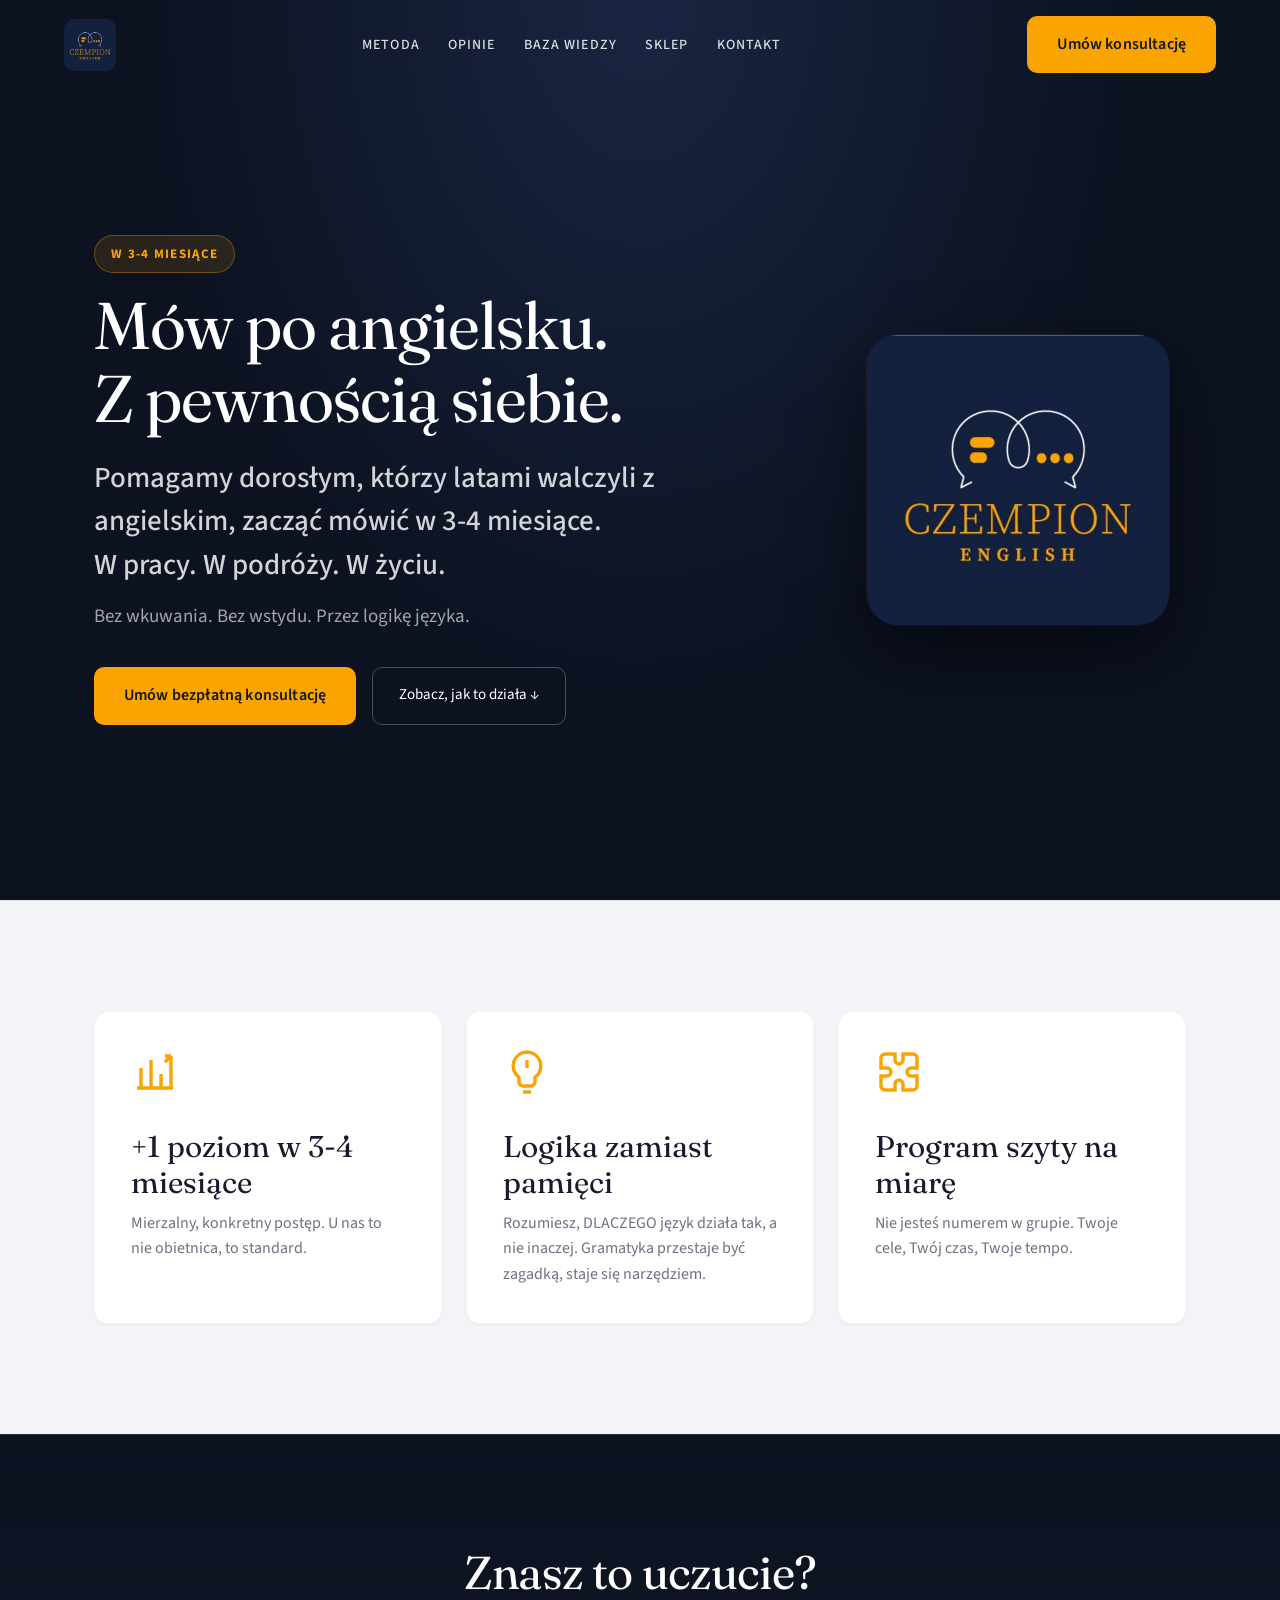
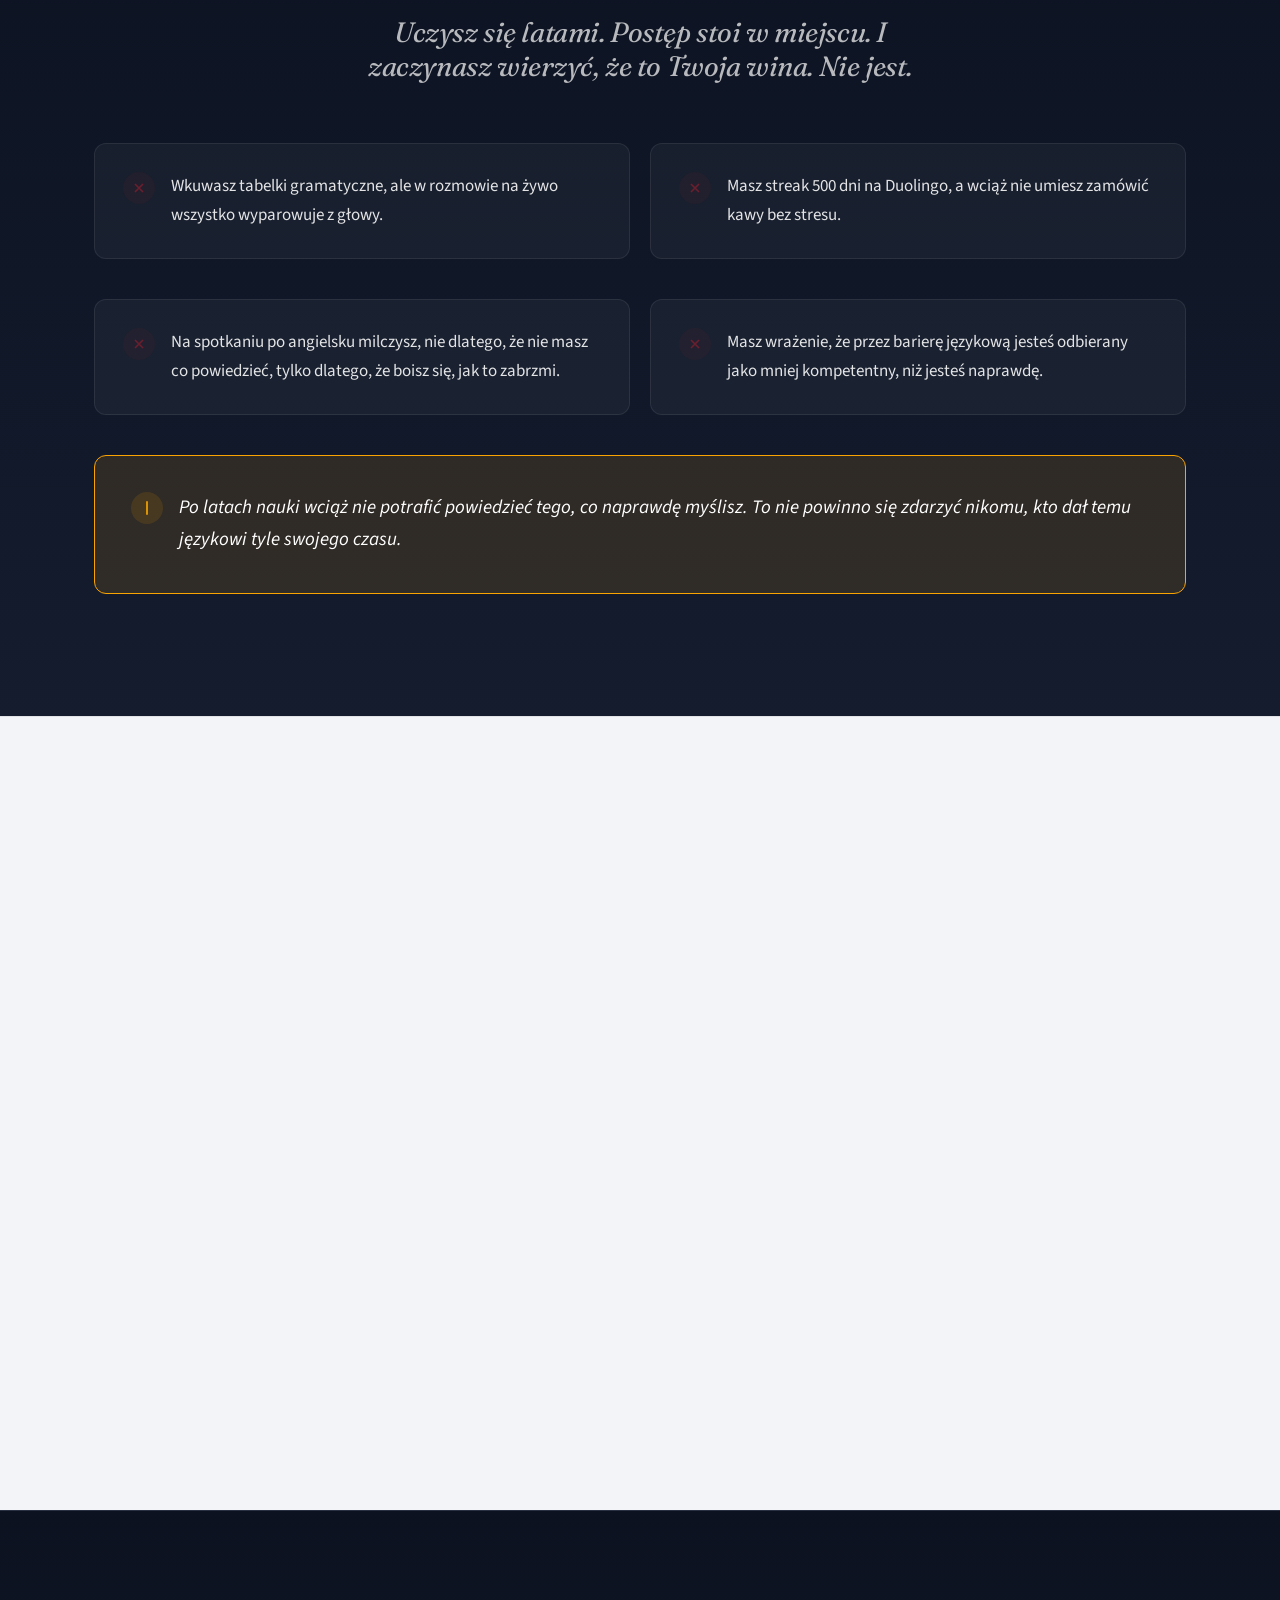
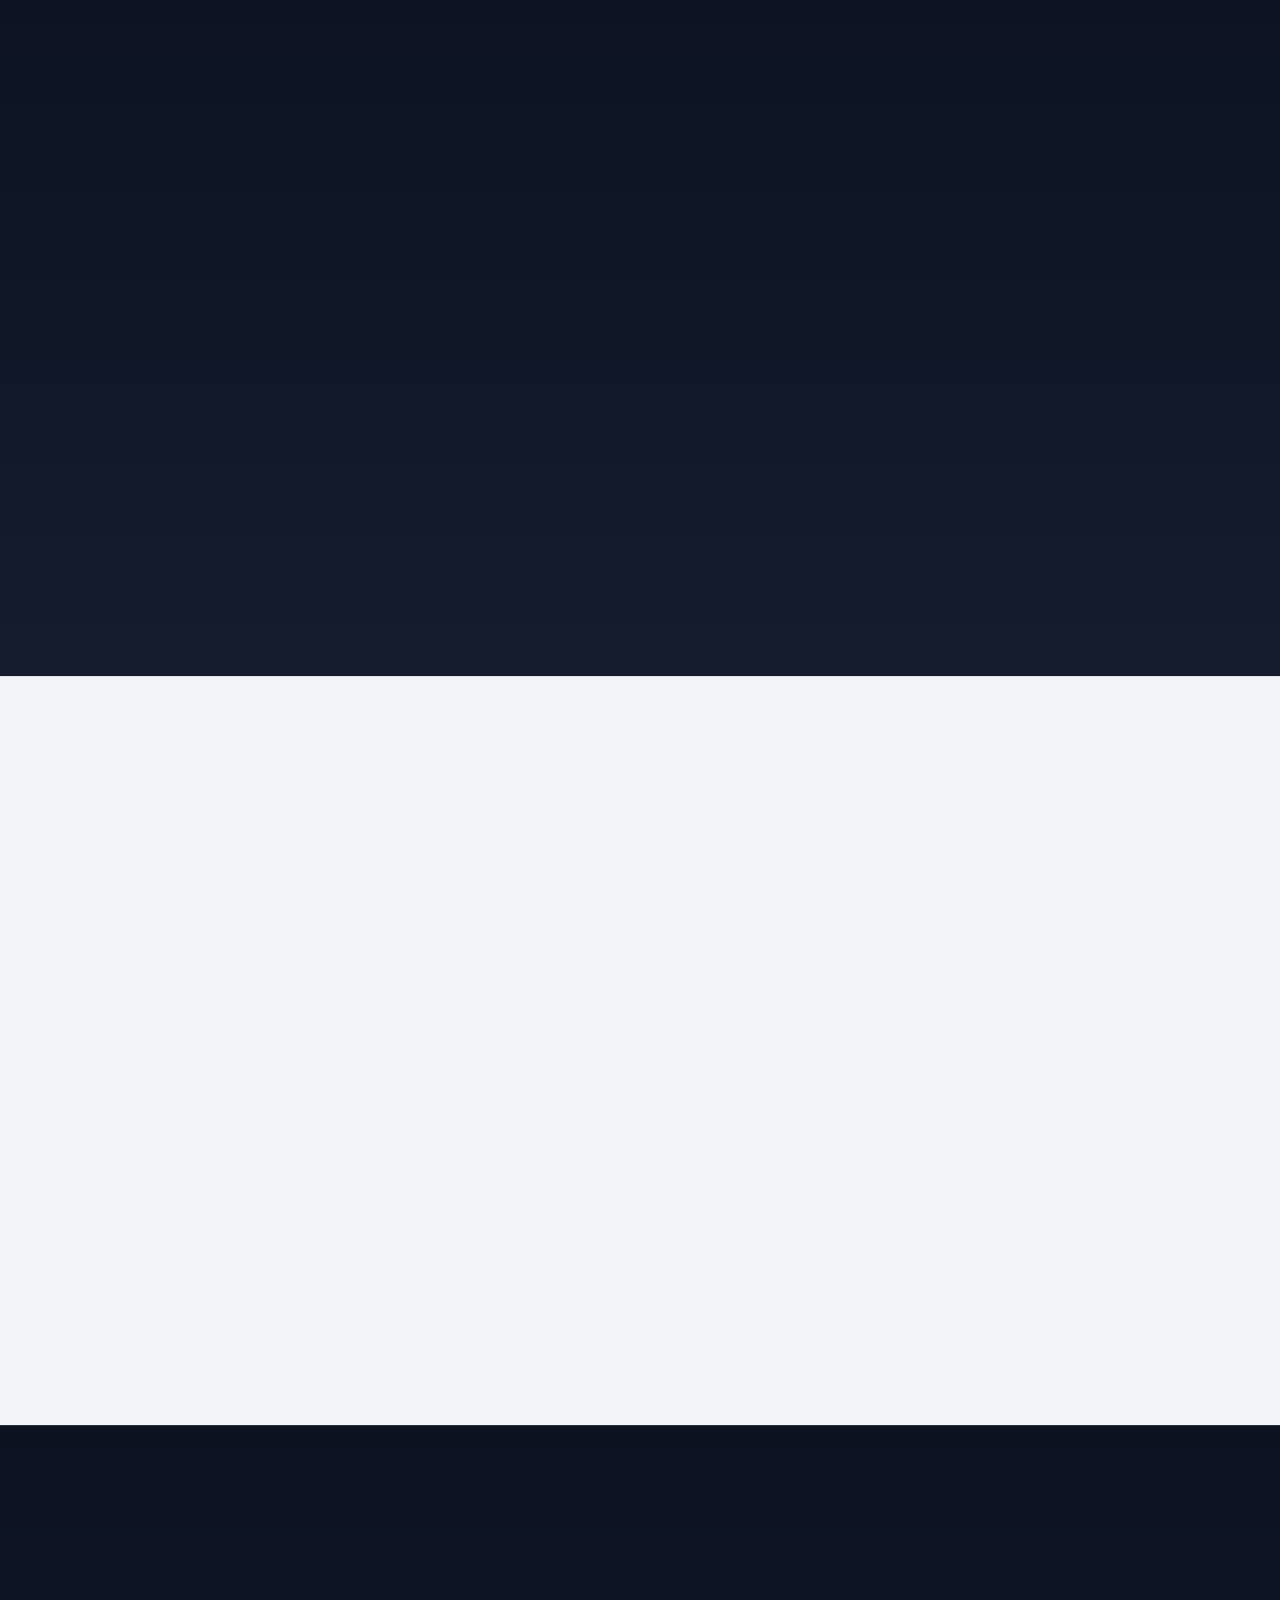
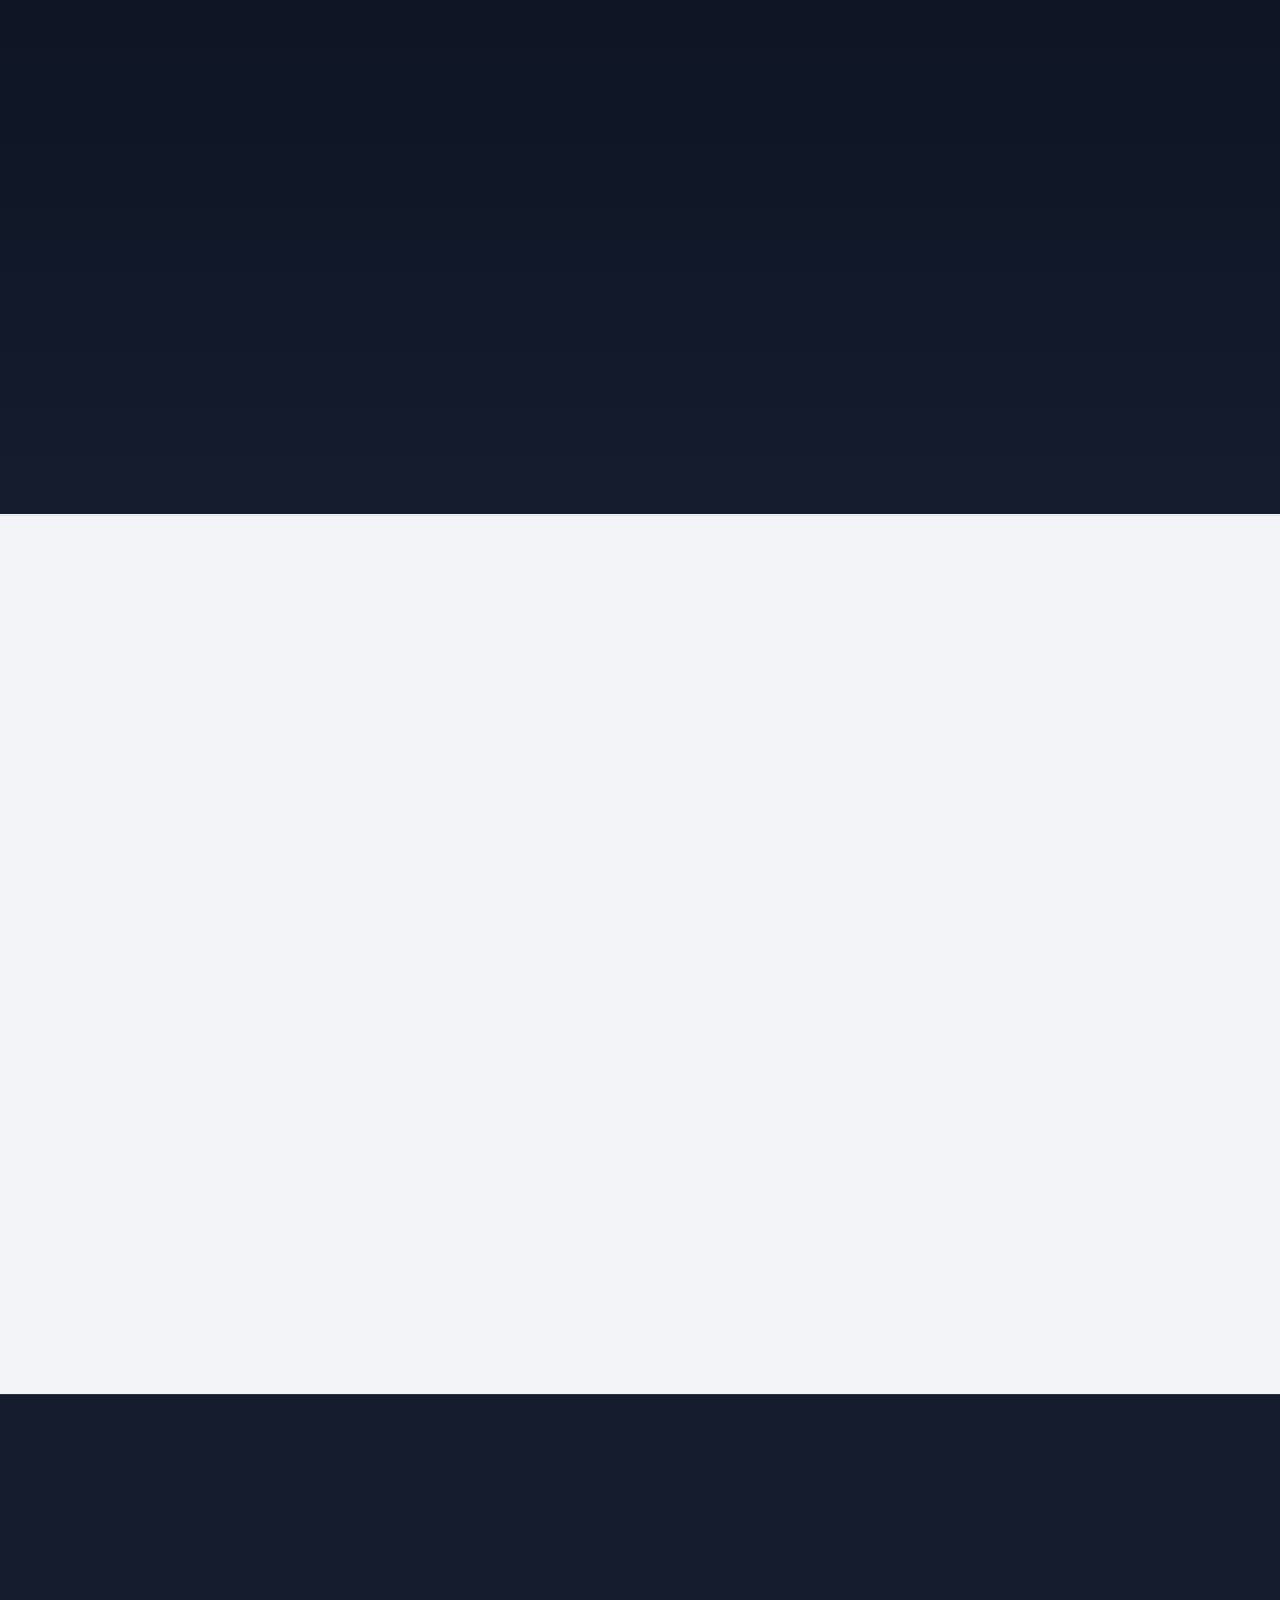
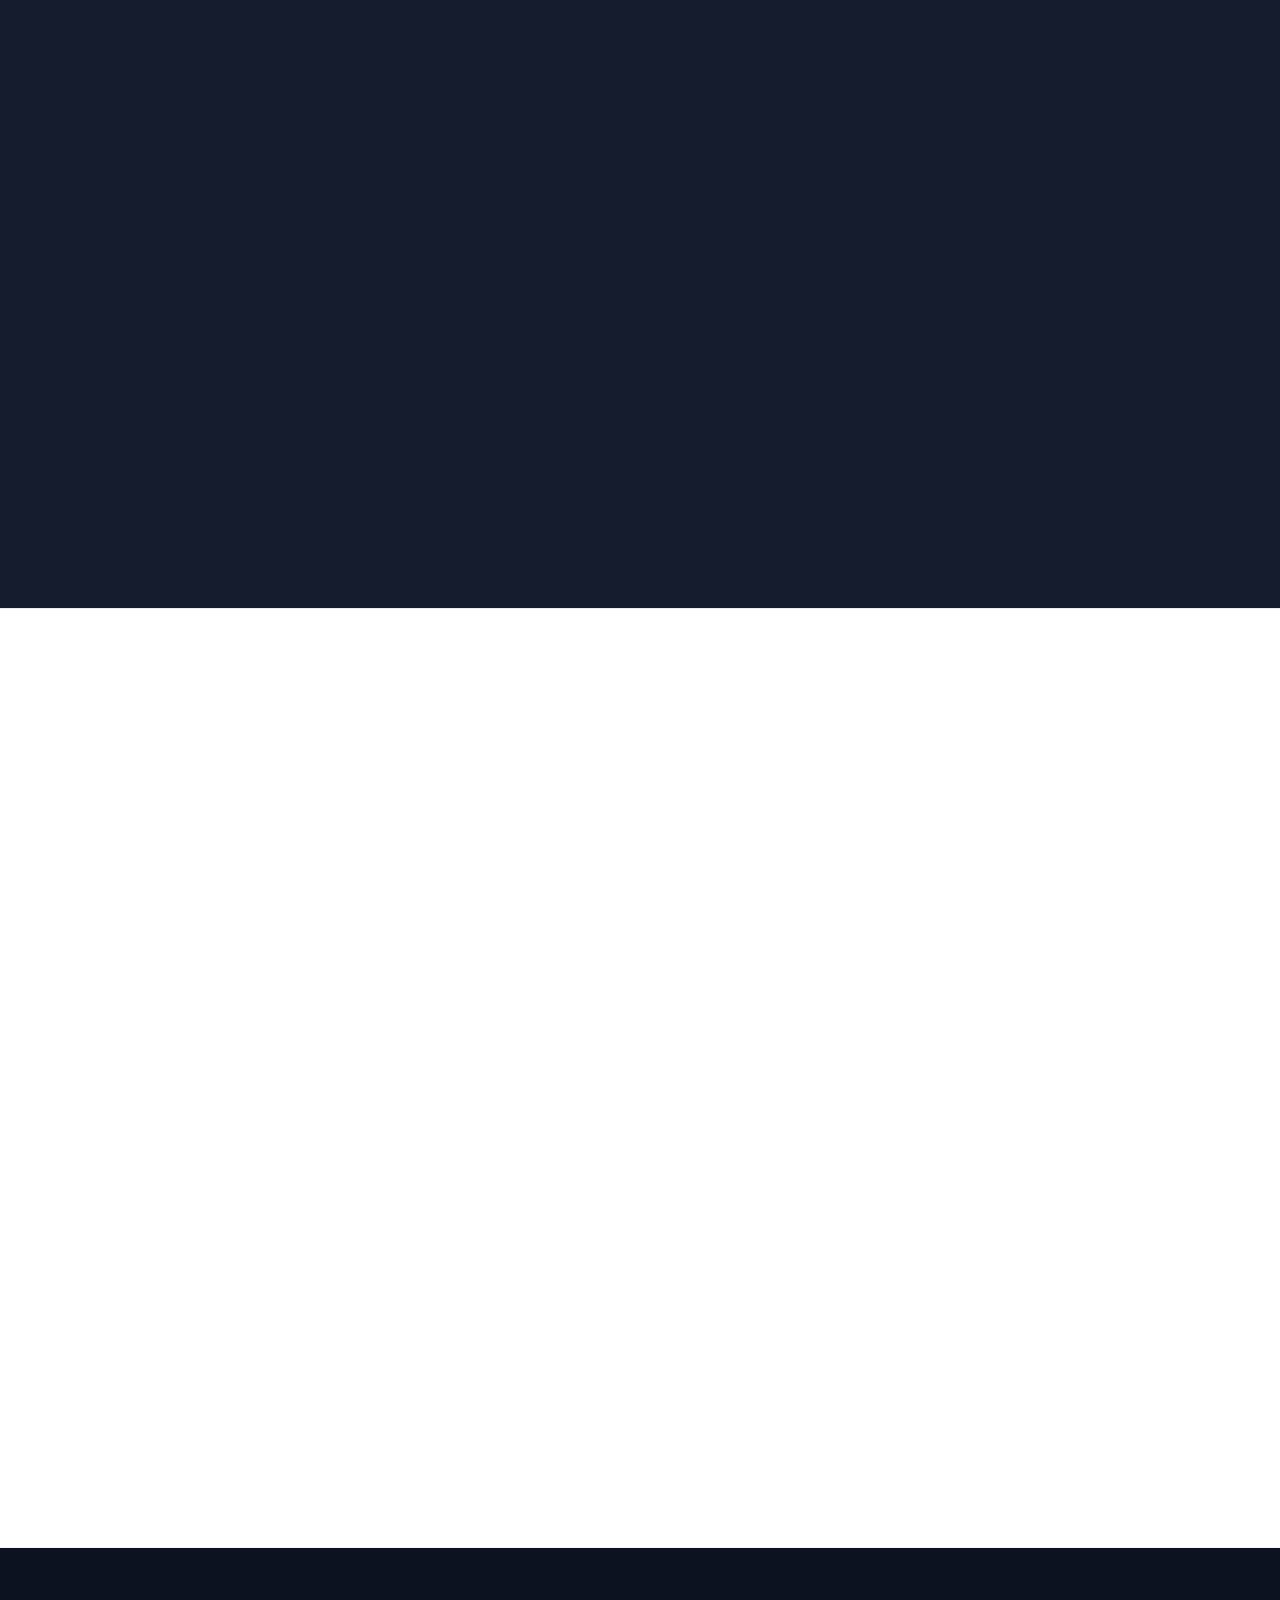
==== index.html @ 1237c83f "biger button" ====
<!DOCTYPE html>
<html lang="pl">
<head>
<meta charset="UTF-8">
<meta name="viewport" content="width=device-width,initial-scale=1">
<meta name="theme-color" content="#0c1220">
<meta name="apple-mobile-web-app-capable" content="yes">
<meta name="apple-mobile-web-app-status-bar-style" content="black-translucent">
<meta name="description" content="Nauka angielskiego przez logikę, nie wkuwanie. +1 poziom w 3-4 miesiące. Umów bezpłatną konsultację.">
<title>Czempion English | Mów po angielsku z pewnością siebie</title>
<link rel="preconnect" href="https://fonts.googleapis.com">
<link rel="preconnect" href="https://fonts.gstatic.com" crossorigin>
<link rel="stylesheet" href="https://fonts.googleapis.com/css2?family=Fraunces:ital,opsz,wght@0,9..144,400..600;1,9..144,400..500&family=Source+Sans+3:ital,wght@0,400;0,500;0,600;0,700;1,400&display=swap">
<link rel="preload" as="image" href="czempion_color_logo.webp">
<link rel="stylesheet" href="styles.css">
</head>
<body>

<nav class="nav" id="nav" aria-label="Główna nawigacja">
  <div class="nav-inner">
    <a href="#top" class="nav-logo" aria-label="Czempion English"><img src="czempion_color_logo.webp" alt="Czempion English" width="52" height="52" decoding="async"></a>
    <ul class="nav-links">
      <li><a href="#guide">Metoda</a></li>
      <li><a href="#social">Opinie</a></li>
      <li><a href="baza-wiedzy.html">Baza wiedzy</a></li>
      <li><a href="sklep.html">Sklep</a></li>
      <li><a href="#kontakt">Kontakt</a></li>
    </ul>
    <a href="#kontakt" class="cta-primary nav-cta">Umów konsultację</a>
    <button class="burger" id="burger" aria-label="Otwórz menu" aria-expanded="false"><svg viewBox="0 0 24 24" fill="none" stroke="currentColor" stroke-width="2"><path d="M3 6h18M3 12h18M3 18h18"/></svg></button>
  </div>
</nav>

<header class="hero" id="top">
  <div class="container">
    <div class="hero-grid">
      <div class="hero-copy">
        <span class="pill fade-up">W 3-4 miesiące</span>
        <h1 class="fade-up"><span class="nb">Mów po angielsku.</span><br><span class="nb">Z pewnością siebie.</span></h1>
        <p class="oneliner fade-up">Pomagamy dorosłym, którzy latami walczyli z angielskim, zacząć mówić w 3-4 miesiące.<br><span class="nb">W pracy. W podróży. W życiu.</span></p>
        <p class="sub fade-up">Bez wkuwania. Bez wstydu. Przez logikę języka.</p>
        <div class="hero-ctas fade-up">
          <a href="#kontakt" class="cta-primary">Umów bezpłatną konsultację</a>
          <a href="#stack" class="cta-ghost">Zobacz, jak to działa ↓</a>
        </div>
      </div>
      <div class="hero-visual fade-up">
        <img class="hero-logo" src="czempion_color_logo.webp" alt="Czempion English" width="380" height="366" decoding="async">
      </div>
    </div>
  </div>
</header>

<main>

<section id="stack">
  <div class="container">
    <div class="stack-grid">
      <article class="stack-card reveal">
        <svg class="icon" viewBox="0 0 24 24" fill="none" stroke="currentColor" stroke-width="1.7" aria-hidden="true"><path d="M3 20h18M5 20V10M10 20V6M15 20V13M20 20V4M17 7l3-3M20 4h-3"/></svg>
        <div class="big">+1 poziom w 3-4 miesiące</div>
        <p>Mierzalny, konkretny postęp. U nas to nie obietnica, to standard.</p>
      </article>
      <article class="stack-card reveal">
        <svg class="icon" viewBox="0 0 24 24" fill="none" stroke="currentColor" stroke-width="1.7" aria-hidden="true"><path d="M12 2a7 7 0 00-4 12.7V17a2 2 0 002 2h4a2 2 0 002-2v-2.3A7 7 0 0012 2zM10 22h4M12 6v4"/></svg>
        <div class="big">Logika zamiast pamięci</div>
        <p>Rozumiesz, DLACZEGO język działa tak, a nie inaczej. Gramatyka przestaje być zagadką, staje się narzędziem.</p>
      </article>
      <article class="stack-card reveal">
        <svg class="icon" viewBox="0 0 24 24" fill="none" stroke="currentColor" stroke-width="1.7" aria-hidden="true"><path d="M10 3H5a2 2 0 00-2 2v5h3a2 2 0 110 4H3v5a2 2 0 002 2h5v-3a2 2 0 114 0v3h5a2 2 0 002-2v-5h-3a2 2 0 110-4h3V5a2 2 0 00-2-2h-5v3a2 2 0 11-4 0V3z"/></svg>
        <div class="big">Program szyty na miarę</div>
        <p>Nie jesteś numerem w grupie. Twoje cele, Twój czas, Twoje tempo.</p>
      </article>
    </div>
  </div>
</section>

<section class="dark" id="stakes">
  <div class="container">
    <div class="sec-head reveal">
      <h2>Znasz to uczucie?</h2>
      <h3>Uczysz się latami. Postęp stoi w miejscu. I zaczynasz wierzyć, że to Twoja wina. Nie jest.</h3>
    </div>

    <div class="stakes-group reveal">
      <div class="stakes-row">
        <div class="stakes-card"><span class="x"><svg viewBox="0 0 24 24" fill="none" stroke="currentColor" stroke-width="2.5"><path d="M6 6l12 12M6 18L18 6"/></svg></span><p>Wkuwasz tabelki gramatyczne, ale w rozmowie na żywo wszystko wyparowuje z głowy.</p></div>
        <div class="stakes-card"><span class="x"><svg viewBox="0 0 24 24" fill="none" stroke="currentColor" stroke-width="2.5"><path d="M6 6l12 12M6 18L18 6"/></svg></span><p>Masz streak 500 dni na Duolingo, a wciąż nie umiesz zamówić kawy bez stresu.</p></div>
      </div>
    </div>

    <div class="stakes-group reveal" style="margin-top:40px">
      <div class="stakes-row">
        <div class="stakes-card"><span class="x"><svg viewBox="0 0 24 24" fill="none" stroke="currentColor" stroke-width="2.5"><path d="M6 6l12 12M6 18L18 6"/></svg></span><p>Na spotkaniu po angielsku milczysz, nie dlatego, że nie masz co powiedzieć, tylko dlatego, że boisz się, jak to zabrzmi.</p></div>
        <div class="stakes-card"><span class="x"><svg viewBox="0 0 24 24" fill="none" stroke="currentColor" stroke-width="2.5"><path d="M6 6l12 12M6 18L18 6"/></svg></span><p>Masz wrażenie, że przez barierę językową jesteś odbierany jako mniej kompetentny, niż jesteś naprawdę.</p></div>
      </div>
    </div>

    <div class="stakes-group reveal">
      <div class="stakes-row stakes-philo">
        <div class="stakes-card"><span class="x"><svg viewBox="0 0 24 24" fill="none" stroke="currentColor" stroke-width="2.5"><path d="M12 2v20"/></svg></span><p>Po latach nauki wciąż nie potrafić powiedzieć tego, co naprawdę myślisz. To nie powinno się zdarzyć nikomu, kto dał temu językowi tyle swojego czasu.</p></div>
      </div>
    </div>
  </div>
</section>

<section id="success">
  <div class="container">
    <div class="sec-head reveal">
      <h2>Wyobraź sobie, że angielski po prostu… działa.</h2>
      <h3>Tak wygląda życie po trzech miesiącach z dobrą metodą.</h3>
    </div>
    <div class="success-grid">
      <div class="success-card reveal"><span class="check"><svg viewBox="0 0 24 24" fill="none" stroke="currentColor" stroke-width="2.5"><path d="M4 12l5 5L20 6"/></svg></span><p>Prowadzisz rozmowę kwalifikacyjną po angielsku i wychodzisz z ofertą, której bałeś się nawet aplikować.</p></div>
      <div class="success-card reveal"><span class="check"><svg viewBox="0 0 24 24" fill="none" stroke="currentColor" stroke-width="2.5"><path d="M4 12l5 5L20 6"/></svg></span><p>Na spotkaniu z zagranicznym klientem mówisz swobodnie, bez kartki, bez potu, bez „sorry, my English is bad".</p></div>
      <div class="success-card reveal"><span class="check"><svg viewBox="0 0 24 24" fill="none" stroke="currentColor" stroke-width="2.5"><path d="M4 12l5 5L20 6"/></svg></span><p>Oglądasz serial w oryginale i łapiesz żarty, których w napisach po prostu nie ma.</p></div>
      <div class="success-card reveal"><span class="check"><svg viewBox="0 0 24 24" fill="none" stroke="currentColor" stroke-width="2.5"><path d="M4 12l5 5L20 6"/></svg></span><p>Gramatyka jest Twoim narzędziem, nie więzieniem. Używasz jej intuicyjnie, bo rozumiesz, jak działa.</p></div>
    </div>
    <div class="cta-wrap reveal"><a href="#kontakt" class="cta-primary">Tak chcę mówić. Umów konsultację</a></div>
  </div>
</section>

<section class="dark" id="guide">
  <div class="container">
    <div class="sec-head reveal"><h2>Wiemy, przez co przechodzisz.</h2><h3>I dokładnie wiemy, jak to naprawić.</h3></div>
    <div class="guide-grid">
      <div class="guide-col reveal">
        <h4>Empatia</h4>
        <p>Tradycyjna szkoła kazała Ci wkuwać tabelki i powtarzać zdania jak papuga. Potem przyszły apki, które zamieniły ten sam model w grę z punktami. Robisz to latami. Efektu wciąż nie widać.</p>
        <p style="margin-top:14px">To nie Ty jesteś „niejęzykowy". To metoda jest zepsuta, nie Ty. System, w którym uczono Cię angielskiego, był zaprojektowany pod testy, oceny i streaki. Nie pod to, żebyś potrafił powiedzieć coś drugiemu człowiekowi.</p>
      </div>
      <div class="guide-col reveal">
        <h4>Kompetencja</h4>
        <ul class="comp-list">
          <li><svg class="ic" viewBox="0 0 24 24" fill="none" stroke="currentColor" stroke-width="1.8"><circle cx="12" cy="8" r="4"/><path d="M4 21v-1a6 6 0 016-6h4a6 6 0 016 6v1"/></svg><span>Setki dorosłych uczniów, którzy w 3-4 miesiące podnieśli swój poziom o minimum jeden stopień.</span></li>
          <li><svg class="ic" viewBox="0 0 24 24" fill="none" stroke="currentColor" stroke-width="1.8"><path d="M12 2a7 7 0 00-4 12.7V17a2 2 0 002 2h4a2 2 0 002-2v-2.3A7 7 0 0012 2z"/></svg><span>Autorska metoda oparta na logice języka, nie na wkuwaniu ani na gamifikacji.</span></li>
          <li><svg class="ic" viewBox="0 0 24 24" fill="none" stroke="currentColor" stroke-width="1.8"><path d="M12 2l2.5 5.5L20 9l-4 4 1 6-5-3-5 3 1-6-4-4 5.5-1.5L12 2z"/></svg><span>Indywidualny plan, który ewoluuje razem z Tobą, bo Twoje cele to nie cele grupy.</span></li>
        </ul>
      </div>
    </div>
  </div>
</section>

<section id="social">
  <div class="container">
    <div class="sec-head reveal"><h2>Nie wierz nam na słowo.</h2><h3>Posłuchaj tych, którzy już przeszli tę drogę.</h3></div>
    <div class="social-grid">
      <article class="tcard reveal"><span class="q">&ldquo;</span><p>Uczyłam się angielskiego 10 lat: szkoła, kursy, potem apki. Wciąż bałam się odezwać. Po 3 miesiącach w Czempion English prowadzę rozmowy w pracy. Bez stresu. Pierwszy raz czuję, że rozumiem ten język, a nie tylko go pamiętam.</p><span class="author">A.K.</span></article>
      <article class="tcard reveal"><span class="q">&ldquo;</span><p>Pierwszy raz ktoś wytłumaczył mi, DLACZEGO angielska gramatyka działa tak, a nie inaczej. Przestałem wkuwać, zacząłem rozumieć. To jest różnica między nauką a edukacją.</p><span class="author">M.W.</span></article>
      <article class="tcard reveal"><span class="q">&ldquo;</span><p>Myślałem, że mam blokadę językową. Latami obwiniałem siebie. Okazało się, że problem był w metodzie, nie we mnie.</p><span class="author">P.S.</span></article>
    </div>
  </div>
</section>

<section class="dark" id="plan">
  <div class="container">
    <div class="sec-head reveal"><h2>Twoja droga do płynnego angielskiego</h2><h3>Trzy kroki. Zero haczyków.</h3></div>
    <div class="plan-wrap reveal">
      <div class="plan-line"></div>
      <div class="plan-steps">
        <div class="step"><div class="step-num">1</div><h4>Porozmawiaj z nami</h4><p>Bezpłatna konsultacja: określimy Twój poziom, cele i plan. Zero zobowiązań, zero sprzedaży pod presją.</p></div>
        <div class="step"><div class="step-num">2</div><h4>Zacznij swój program</h4><p>Nauka oparta na logice języka, skrojona pod Ciebie. Regularne sesje. Realne postępy od pierwszego tygodnia.</p></div>
        <div class="step"><div class="step-num">3</div><h4>Mów z pewnością siebie</h4><p>W 3-4 miesiące poczujesz różnicę. Ty, Twoi współpracownicy i Twoja kariera to odczujecie.</p></div>
      </div>
    </div>
    <div class="cta-wrap reveal"><a href="#kontakt" class="cta-primary">Zacznij od kroku 1: umów konsultację</a></div>
  </div>
</section>

<section id="podcast">
  <div class="container">
    <div class="sec-head reveal">
      <h2>Posłuchaj naszego podcastu</h2>
      <h3>Czempion English: nic na pamięć, wszystko na rozum</h3>
    </div>
    <div class="spotify-card reveal">
      <iframe src="https://open.spotify.com/embed/episode/2Nm1fC2tRG270K0Gdw5Csy?utm_source=generator&theme=0" width="100%" height="352" frameBorder="0" allowfullscreen allow="autoplay; clipboard-write; encrypted-media; fullscreen; picture-in-picture" loading="lazy"></iframe>
      <a href="https://open.spotify.com/episode/2Nm1fC2tRG270K0Gdw5Csy" target="_blank" rel="noopener" class="spotify-link">Słuchaj na Spotify →</a>
    </div>
  </div>
</section>

<section class="dark" style="background:var(--bg-dark-alt)">
  <div class="container explanatory reveal">
    <h2>Tradycyjna nauka angielskiego jest zepsuta. Oto dlaczego.</h2>
    <p>Od dekad uczą Cię w ten sam sposób: tabelki, regułki, wkuwanie na pamięć. Potem przyszły apki, które zamieniły ten sam model w grę z punktami i streakami. Forma się zmieniła, treść nie.</p>
    <p>Ale język to nie zbiór formułek. Język to żywe narzędzie do komunikacji z drugim człowiekiem. W Czempion English odwracamy podejście. Zamiast kazać Ci zapamiętywać, pokazujemy logikę stojącą za językiem. Kiedy rozumiesz, DLACZEGO coś działa tak, a nie inaczej, zapamiętywanie staje się zbędne.</p>
    <p>To dlatego nasi uczniowie robią w 3 miesiącach postępy, na które inni czekają latami. Nie dlatego, że są mądrzejsi, tylko dlatego, że w końcu ktoś im pokazał, jak ten język naprawdę działa.</p>
    <div class="cta-wrap"><a href="#kontakt" class="cta-primary">Zobacz, jak to wygląda u Ciebie</a></div>
  </div>
</section>

<section class="leadgen">
  <div class="container inner reveal">
    <h2>Nie jesteś jeszcze gotowy? To OK.</h2>
    <h3>Zacznij od darmowego przewodnika i naszego newslettera.</h3>
    <p class="lead">Pobierz przewodnik «5 powodów, dlaczego Twój angielski stoi w miejscu, i jak to zmienić» i zapisz się na newsletter. Tylko wartościowe treści.</p>

    <div class="lead-card" data-lead>
      <div class="lead-form-wrap">
        <h4>Odbierz przewodnik</h4>
        <p class="lf-sub">Wyślemy go na maila i co jakiś czas podeślemy najlepsze wskazówki. Zero spamu.</p>
        <form onsubmit="event.preventDefault(); handleLead(this);">
          <div class="lead-field">
            <label for="lead-name">Imię</label>
            <input id="lead-name" name="name" type="text" placeholder="Jan" required>
          </div>
          <div class="lead-field">
            <label for="lead-email">Email</label>
            <input id="lead-email" name="email" type="email" placeholder="jan@gmail.com" required>
          </div>
          <button type="submit" class="cta-primary full">Zapisz się i pobierz przewodnik</button>
        </form>
      </div>
      <div class="lead-success">
        <span class="lf-check">✓</span>
        <p>Zapisano!</p>
        <p class="lf-note">Sprawdź maila, wysłaliśmy Ci przewodnik. Od teraz masz też nasze najlepsze wskazówki.</p>
      </div>
    </div>

    <p class="lead-note">Tylko wartościowe treści. Wypiszesz się jednym kliknięciem.</p>
  </div>
</section>

</main>

<footer id="kontakt">
  <div class="container">
    <div class="foot-cta reveal">
      <h2>Gotowy mówić z pewnością siebie?</h2>
      <p>Umów bezpłatną konsultację. Wspólnie określimy Twój poziom, cele i plan działania. Zero zobowiązań, zero presji.</p>
      <a href="mailto:czempionenglish@gmail.com?subject=Konsultacja" class="cta-primary">Umów bezpłatną konsultację</a>
      <p class="foot-cta-or">albo napisz wprost na <a href="mailto:czempionenglish@gmail.com">czempionenglish@gmail.com</a></p>
    </div>
    <div class="foot-grid">
      <div>
        <img src="czempion_color_logo.webp" alt="Czempion English" width="88" height="88" loading="lazy" decoding="async">
        <p style="color:rgba(255,255,255,.6);font-size:15px;max-width:280px">Nauka angielskiego przez logikę i zrozumienie. +1 poziom w 3-4 miesiące.</p>
      </div>
      <div><h5>Kontakt</h5><ul>
        <li><a href="mailto:czempionenglish@gmail.com">czempionenglish@gmail.com</a></li>
        <li><a href="https://instagram.com/czempion_english" target="_blank" rel="noopener">Instagram: @czempion_english</a></li>
      </ul></div>
      <div><h5>Strona</h5><ul>
        <li><a href="#guide">Metoda</a></li>
        <li><a href="#social">Opinie</a></li>
        <li><a href="baza-wiedzy.html">Baza wiedzy</a></li>
        <li><a href="sklep.html">Sklep</a></li>
      </ul></div>
      <div><h5>Prawne</h5><ul>
        <li><a href="#">Polityka prywatności</a></li>
        <li><a href="#">Regulamin</a></li>
      </ul></div>
    </div>
    <div class="copy">© 2026 Czempion English. Wszelkie prawa zastrzeżone.<a class="foot-admin" href="admin.html"><svg viewBox="0 0 24 24" fill="none" stroke="currentColor" stroke-width="2"><rect x="4" y="10" width="16" height="11" rx="2"/><path d="M8 10V7a4 4 0 018 0v3"/></svg> Panel administracyjny</a></div>
  </div>
</footer>

<script defer src="script.js"></script>
</body>
</html>
---- styles.css ----
/* ===========================================================
   Czempion English: wspólny arkusz stylów
   Styl: minimalistyczny, płaskie akcenty w kolorze logo (#FAA402)
   =========================================================== */

:root{
  --bg-dark:#0c1220;
  --bg-dark-alt:#141c2e;
  --bg-light:#F2F4F7;
  --text-light:#fff;
  --text-dark:#1a1a2e;
  --text-muted:#6b7280;
  --accent:#FAA402;            /* żółty z logo */
  --accent-hover:#E89200;
  --accent-soft:rgba(250,164,2,.12);
  --accent-border:rgba(250,164,2,.32);
  --ink:#14181f;               /* ciemny tekst na żółtym tle */
  --burgundy:#6B1F2E;
  --burgundy-tint:rgba(107,31,46,.12);
  --card-dark:rgba(255,255,255,.04);
  --card-light:#fff;
  --border-subtle:rgba(255,255,255,.08);
  --danger:#e76f51;
}

*{box-sizing:border-box;margin:0;padding:0}
html{scroll-behavior:smooth;scroll-padding-top:90px;-webkit-text-size-adjust:100%}
body{font-family:'Source Sans 3',system-ui,-apple-system,sans-serif;font-size:18px;line-height:1.7;color:var(--text-dark);background:var(--bg-light);-webkit-font-smoothing:antialiased;text-rendering:optimizeLegibility}
h1,h2,h3,h4{font-family:'Fraunces',Georgia,serif;line-height:1.2;letter-spacing:-.015em;font-weight:400}
h1{font-size:clamp(34px,5.6vw,66px)}
h2{font-size:clamp(30px,3.6vw,48px)}
h3{font-size:clamp(20px,2.2vw,28px);color:var(--text-muted);font-weight:400;font-style:italic}
p{font-size:18px}
a{color:inherit;text-decoration:none}
img{max-width:100%;display:block;height:auto}

.container{max-width:1140px;margin:0 auto;padding:0 24px;padding-left:max(24px,env(safe-area-inset-left));padding-right:max(24px,env(safe-area-inset-right))}
section{padding:110px 0;position:relative;content-visibility:auto;contain-intrinsic-size:1px 900px}
@media(max-width:768px){section{padding:72px 0}}
.dark{background:linear-gradient(180deg,var(--bg-dark),var(--bg-dark-alt));color:var(--text-light)}
.dark h3{color:rgba(255,255,255,.7)}
.sec-head{text-align:center;max-width:840px;margin:0 auto 60px}
.sec-head h3{margin-top:16px}

/* ---------- Nawigacja ---------- */
.nav{position:fixed;inset:0 0 auto 0;z-index:1000;transition:background .3s,backdrop-filter .3s;background:transparent;padding:16px 0;padding-top:max(16px,env(safe-area-inset-top))}
.nav.scrolled{background:rgba(12,18,32,.88);backdrop-filter:blur(12px);-webkit-backdrop-filter:blur(12px)}
.nav-inner{max-width:1200px;margin:0 auto;padding:0 24px;display:flex;align-items:center;justify-content:space-between;gap:24px}
.nav-logo{display:flex;align-items:center}
.nav-logo img{height:52px;width:52px;border-radius:10px;object-fit:cover;transition:transform .25s}
.nav-logo:hover img{transform:scale(1.06)}
.nav-links{display:flex;gap:28px;list-style:none}
.nav-links a{font-size:14px;text-transform:uppercase;letter-spacing:.08em;font-weight:500;color:#fff;opacity:.85;transition:color .2s,opacity .2s}
.nav-links a:hover{opacity:1;color:var(--accent)}
.nav-links a.active{opacity:1;color:var(--accent)}
.burger{display:none;background:0;border:0;cursor:pointer;padding:8px;color:#fff}
.burger svg{width:28px;height:28px}
@media(max-width:1040px){
  .nav-links,.nav-cta{display:none}
  .burger{display:block}
  body.nav-menu-open{overflow:hidden}
  body.nav-menu-open .nav-links{display:flex;position:fixed;inset:0;background:var(--bg-dark);flex-direction:column;justify-content:center;align-items:center;gap:32px;z-index:999}
  body.nav-menu-open .nav-links a{font-size:22px}
  body.nav-menu-open .nav-cta{display:inline-block;position:fixed;bottom:40px;left:24px;right:24px;text-align:center;z-index:1000}
}

/* ---------- Przyciski (płaskie, minimalistyczne) ---------- */
.cta-primary{display:inline-block;background:var(--accent);color:var(--ink);font-weight:600;padding:15px 30px;border-radius:10px;font-size:16px;letter-spacing:.01em;border:none;cursor:pointer;font-family:inherit;text-align:center;transition:background .2s ease,transform .2s ease,box-shadow .2s ease}
.cta-primary:hover{background:var(--accent-hover);transform:translateY(-2px);box-shadow:0 8px 20px rgba(250,164,2,.28)}
.cta-primary:active{transform:translateY(0);box-shadow:none}
.cta-primary.full{display:block;width:100%}
.cta-ghost{display:inline-block;padding:14px 26px;color:#fff;border:1px solid rgba(255,255,255,.25);border-radius:10px;font-size:15px;transition:border-color .25s,color .25s}
.cta-ghost:hover{border-color:var(--accent);color:var(--accent)}
.cta-wrap{margin-top:48px;text-align:center}

/* ---------- Hero ---------- */
.hero{min-height:100vh;min-height:100dvh;display:flex;flex-direction:column;justify-content:center;padding:140px 0 80px;background:radial-gradient(ellipse at top,#1a2542 0%,var(--bg-dark) 55%);color:#fff;content-visibility:visible}
.hero>.container{width:100%}
.hero-grid{display:grid;grid-template-columns:1.35fr .65fr;gap:60px;align-items:center;width:100%;position:relative;z-index:2}
.hero-copy{text-align:left;min-width:0}
.nb{white-space:nowrap}
.hero-visual{position:relative;display:flex;align-items:center;justify-content:center;min-height:300px}
.hero-visual::before{content:"";position:absolute;width:78%;aspect-ratio:1;border-radius:50%;background:radial-gradient(circle,rgba(250,164,2,.40),rgba(250,164,2,0) 68%);filter:blur(38px);z-index:0}
.hero-logo{position:relative;z-index:1;width:min(380px,90%);height:auto;border-radius:32px;box-shadow:0 28px 70px rgba(0,0,0,.5),0 0 0 1px rgba(255,255,255,.06);transition:transform .45s ease}
.hero-visual:hover .hero-logo{transform:translateY(-6px)}
@media(max-width:1000px){
  .hero-grid{grid-template-columns:1fr;gap:36px;text-align:center}
  .hero-copy{text-align:center}
  .hero-copy .oneliner{margin:0 auto 14px}
  .hero-ctas{justify-content:center}
  .hero-visual{min-height:0}
  .hero-logo{width:200px}
}
.pill{display:inline-block;background:var(--accent-soft);color:var(--accent);padding:7px 16px;border-radius:999px;font-size:13px;font-weight:700;letter-spacing:.1em;text-transform:uppercase;margin-bottom:16px;border:1px solid var(--accent-border)}
.hero h1{margin-bottom:22px;line-height:1.1}
.hero .oneliner{font-size:clamp(21px,2.6vw,29px);color:rgba(255,255,255,.82);font-family:'Source Sans 3',sans-serif;font-weight:500;line-height:1.5;margin:0 0 14px;max-width:640px}
.hero .sub{color:rgba(255,255,255,.62);margin-bottom:34px;font-size:19px}
.hero-ctas{display:flex;gap:16px;justify-content:flex-start;flex-wrap:wrap}

.fade-up{opacity:0;transform:translateY(20px);animation:fadeUp .9s cubic-bezier(.2,.8,.2,1) forwards}
.fade-up:nth-child(1){animation-delay:.1s}
.fade-up:nth-child(2){animation-delay:.25s}
.fade-up:nth-child(3){animation-delay:.4s}
.fade-up:nth-child(4){animation-delay:.55s}
.fade-up:nth-child(5){animation-delay:.7s}
@keyframes fadeUp{to{opacity:1;transform:translateY(0)}}

/* ---------- Sekcja „stack" (3 karty) ---------- */
.stack-grid{display:grid;grid-template-columns:repeat(3,1fr);gap:24px}
@media(max-width:900px){.stack-grid{grid-template-columns:1fr}}
.stack-card{background:var(--card-light);border-radius:14px;padding:36px;box-shadow:0 1px 3px rgba(0,0,0,.05);transition:transform .3s,box-shadow .3s;border:1px solid rgba(0,0,0,.04)}
.stack-card:hover{transform:translateY(-4px);box-shadow:0 14px 34px rgba(0,0,0,.07)}
.stack-card .icon{width:48px;height:48px;color:var(--accent);margin-bottom:22px}
.stack-card .big{font-family:'Fraunces',serif;font-size:30px;color:var(--text-dark);margin-bottom:10px;line-height:1.2}
.stack-card p{color:var(--text-muted);font-size:16px;line-height:1.6}

/* ---------- Sekcja „wyzwania" ---------- */
.stakes-group{margin-top:40px}
.stakes-row{display:grid;grid-template-columns:1fr 1fr;gap:20px;margin-bottom:12px}
@media(max-width:768px){.stakes-row{grid-template-columns:1fr}}
.stakes-card{background:var(--card-dark);border:1px solid var(--border-subtle);border-radius:12px;padding:28px;display:flex;gap:16px;align-items:flex-start;transition:transform .25s,border-color .25s}
.stakes-card:hover{transform:translateY(-3px);border-color:var(--accent-border)}
.stakes-card .x{flex-shrink:0;width:32px;height:32px;border-radius:50%;background:var(--burgundy-tint);color:var(--burgundy);display:flex;align-items:center;justify-content:center}
.stakes-card .x svg{width:16px;height:16px}
.stakes-card p{font-size:17px;color:rgba(255,255,255,.88)}
.stakes-philo{grid-template-columns:1fr}
.stakes-philo .stakes-card{border:1.5px solid var(--accent);background:var(--accent-soft);padding:36px}
.stakes-philo .stakes-card p{font-size:19px;font-style:italic;color:#fff}
.stakes-philo .x{background:var(--accent-soft);color:var(--accent)}

/* ---------- Sekcja „po metodzie" ---------- */
.success-grid{display:grid;grid-template-columns:1fr 1fr;gap:20px;margin-top:48px}
@media(max-width:768px){.success-grid{grid-template-columns:1fr}}
.success-card{background:var(--card-light);border-radius:12px;padding:28px;display:flex;gap:16px;align-items:flex-start;box-shadow:0 1px 3px rgba(0,0,0,.04);transition:transform .25s,box-shadow .25s}
.success-card:hover{transform:translateY(-3px);box-shadow:0 12px 28px rgba(0,0,0,.07)}
.success-card .check{flex-shrink:0;width:40px;height:40px;border-radius:50%;background:var(--accent);color:var(--ink);display:flex;align-items:center;justify-content:center}
.success-card .check svg{width:18px;height:18px;stroke-width:2.6}
.success-card p{font-size:17px}

/* ---------- Sekcja „metoda" (Empatia / Kompetencja) ---------- */
.guide-grid{display:grid;grid-template-columns:1fr 1fr;gap:40px;margin-top:48px;align-items:start}
@media(max-width:900px){.guide-grid{grid-template-columns:1fr}}
.guide-col{background:var(--card-dark);border:1px solid var(--border-subtle);border-radius:14px;padding:40px}
.guide-col h4{font-family:'Fraunces',serif;font-size:26px;margin-bottom:18px;color:var(--accent);font-weight:400}
.guide-col p{color:rgba(255,255,255,.82);font-size:17px}
.comp-list{list-style:none;margin-top:8px}
.comp-list li{display:flex;gap:14px;align-items:flex-start;padding:14px 0;border-bottom:1px solid var(--border-subtle)}
.comp-list li:last-child{border-bottom:0}
.comp-list .ic{width:28px;height:28px;flex-shrink:0;color:var(--accent)}
.comp-list span{color:rgba(255,255,255,.9);font-size:16px}

/* ---------- Opinie ---------- */
.social-grid{display:grid;grid-template-columns:repeat(3,1fr);gap:24px;margin-top:48px}
@media(max-width:900px){.social-grid{grid-template-columns:1fr}}
.tcard{background:var(--card-light);border-radius:14px;padding:36px;box-shadow:0 1px 3px rgba(0,0,0,.05);transition:transform .25s,box-shadow .25s}
.tcard:hover{transform:translateY(-4px);box-shadow:0 14px 34px rgba(0,0,0,.07)}
.tcard .q{font-family:'Fraunces',serif;font-size:64px;color:var(--burgundy);opacity:.45;line-height:.8;display:block;margin-bottom:8px}
.tcard p{font-style:italic;color:var(--text-dark);font-size:17px;line-height:1.6}
.tcard .author{display:block;text-align:right;margin-top:18px;color:var(--text-muted);font-size:14px;letter-spacing:.08em}

/* ---------- Plan (3 kroki) ---------- */
.plan-wrap{margin-top:56px;position:relative}
.plan-steps{display:grid;grid-template-columns:repeat(3,1fr);gap:32px;position:relative}
@media(max-width:900px){.plan-steps{grid-template-columns:1fr}}
.plan-line{position:absolute;top:28px;left:14%;right:14%;height:2px;border-top:2px dashed rgba(255,255,255,.15);z-index:0}
@media(max-width:900px){.plan-line{display:none}}
.step{text-align:center;padding:0 12px;position:relative;z-index:1}
.step-num{width:56px;height:56px;border-radius:50%;background:var(--accent);color:var(--ink);display:flex;align-items:center;justify-content:center;font-family:'Fraunces',serif;font-size:26px;font-weight:600;margin:0 auto 22px;box-shadow:0 0 0 8px var(--bg-dark)}
.step h4{font-family:'Fraunces',serif;font-size:24px;margin-bottom:10px;font-weight:400}
.step p{color:rgba(255,255,255,.65);font-size:16px}

/* ---------- Sekcja wyjaśniająca ---------- */
.explanatory{text-align:center;max-width:760px;margin:0 auto}
.explanatory p{margin-top:24px;color:rgba(255,255,255,.85);font-size:18px}

/* ---------- Lead / przewodnik ---------- */
.leadgen{background:#fff;color:var(--text-dark)}
.leadgen .inner{max-width:720px;margin:0 auto;text-align:center}
.leadgen h2{color:var(--text-dark)}
.leadgen h3{color:var(--text-muted);margin-bottom:20px}
.leadgen p.lead{color:var(--text-dark);margin-bottom:8px;font-size:18px}
.lead-card{max-width:480px;margin:32px auto 0;background:var(--bg-light);border:1px solid rgba(20,24,31,.08);border-radius:16px;padding:40px;text-align:left}
.lead-card h4{font-family:'Fraunces',serif;font-size:26px;color:var(--text-dark);margin-bottom:6px;font-weight:400;text-align:center}
.lead-card .lf-sub{color:var(--text-muted);font-size:15px;text-align:center;margin-bottom:26px}
.lead-field{margin-bottom:18px}
.lead-card label{display:block;font-size:13px;font-weight:600;color:var(--text-muted);margin-bottom:6px;text-transform:uppercase;letter-spacing:.06em}
.lead-card input{width:100%;padding:14px 16px;border:1px solid rgba(20,24,31,.16);border-radius:8px;font-size:16px;font-family:inherit;color:var(--text-dark);background:#fff;transition:border-color .2s,box-shadow .2s}
.lead-card input::placeholder{color:#9aa3af}
.lead-card input:focus{border-color:var(--accent);outline:none;box-shadow:0 0 0 3px var(--accent-soft)}
.lead-success{display:none;text-align:center;padding:24px 0}
.lead-success .lf-check{display:inline-flex;align-items:center;justify-content:center;width:54px;height:54px;border-radius:50%;background:var(--accent);color:var(--ink);font-size:28px;font-weight:700;margin-bottom:14px}
.lead-success p{font-size:20px;color:var(--text-dark);font-weight:500}
.lead-success .lf-note{font-size:14px;color:var(--text-muted);margin-top:10px;font-weight:400}
.lead-note{margin-top:16px;color:var(--text-muted);font-size:13px;text-align:center}

/* ---------- Podcast ---------- */
.spotify-card{max-width:700px;margin:0 auto;background:var(--card-light);border-radius:16px;padding:36px;box-shadow:0 2px 12px rgba(0,0,0,.06);border:1px solid rgba(0,0,0,.04)}
.spotify-card iframe{border-radius:12px;margin-bottom:20px}
.spotify-link{display:inline-block;margin-top:8px;color:#1DB954;font-weight:600;font-size:16px;transition:color .2s}
.spotify-link:hover{color:#1aa34a}

/* ---------- Stopka ---------- */
footer{background:var(--bg-dark);color:#fff;padding:72px 0 36px;content-visibility:auto;contain-intrinsic-size:1px 400px}
.foot-grid{display:grid;grid-template-columns:1.2fr 1fr 1fr 1fr;gap:32px;margin-bottom:40px}
@media(max-width:768px){.foot-grid{grid-template-columns:1fr 1fr}.foot-grid>div:first-child{grid-column:1/-1}}
.foot-grid img{height:88px;width:88px;border-radius:16px;object-fit:cover;margin-bottom:20px}
.foot-grid h5{font-size:12px;text-transform:uppercase;letter-spacing:.14em;color:var(--accent);margin-bottom:16px;font-weight:700}
.foot-grid ul{list-style:none;display:flex;flex-direction:column;gap:10px}
.foot-grid a{color:rgba(255,255,255,.7);font-size:15px;transition:color .2s}
.foot-grid a:hover{color:#fff}
.copy{display:flex;flex-wrap:wrap;align-items:center;justify-content:center;gap:14px;padding-top:28px;border-top:1px solid var(--border-subtle);color:rgba(255,255,255,.5);font-size:14px}
.foot-admin{display:inline-flex;align-items:center;gap:7px;padding:7px 15px;border:1px solid var(--accent-border);border-radius:999px;background:var(--accent-soft);color:var(--accent);font-size:13px;font-weight:600;transition:background .2s,border-color .2s,transform .15s}
.foot-admin svg{width:15px;height:15px}
.foot-admin:hover{background:rgba(250,164,2,.2);border-color:var(--accent);transform:translateY(-1px)}

/* ===========================================================
   Podstrony (Baza wiedzy / Sklep)
   =========================================================== */
.page-head{background:radial-gradient(ellipse at top,#1a2542 0%,var(--bg-dark) 60%);color:#fff;padding:150px 0 72px;text-align:center}
.page-head .pill{margin-bottom:18px}
.page-head h1{font-size:clamp(34px,5vw,58px);margin-bottom:14px}
.page-head p{color:rgba(255,255,255,.72);max-width:640px;margin:0 auto;font-size:18px}

/* Baza wiedzy */
.kb-grid{display:grid;grid-template-columns:repeat(3,1fr);gap:24px}
@media(max-width:900px){.kb-grid{grid-template-columns:1fr}}
.kb-card{background:var(--card-light);border:1px solid rgba(0,0,0,.05);border-radius:14px;padding:28px;display:flex;flex-direction:column;gap:12px;box-shadow:0 1px 3px rgba(0,0,0,.05);transition:transform .25s,box-shadow .25s}
.kb-card:hover{transform:translateY(-4px);box-shadow:0 14px 34px rgba(0,0,0,.08)}
.kb-tag{align-self:flex-start;font-size:12px;font-weight:700;text-transform:uppercase;letter-spacing:.08em;color:var(--accent);background:var(--accent-soft);border:1px solid var(--accent-border);padding:5px 12px;border-radius:999px}
.kb-card h3{font-family:'Fraunces',serif;font-size:22px;color:var(--text-dark);font-style:normal;font-weight:500;line-height:1.25}
.kb-card p{color:var(--text-muted);font-size:15px;line-height:1.6;flex:1}
.kb-link{display:inline-flex;align-items:center;gap:8px;color:var(--accent);font-weight:600;font-size:15px;margin-top:4px;cursor:pointer}
.kb-link svg{width:18px;height:18px}
.kb-empty{text-align:center;color:var(--text-muted);max-width:520px;margin:56px auto 0;font-size:16px}

/* Sklep */
.shop-grid{display:grid;grid-template-columns:repeat(3,1fr);gap:28px}
@media(max-width:900px){.shop-grid{grid-template-columns:1fr}}
.product-card{background:var(--card-light);border:1px solid rgba(0,0,0,.05);border-radius:16px;overflow:hidden;display:flex;flex-direction:column;box-shadow:0 1px 3px rgba(0,0,0,.05);transition:transform .25s,box-shadow .25s}
.product-card:hover{transform:translateY(-4px);box-shadow:0 16px 40px rgba(0,0,0,.08)}
.product-media{aspect-ratio:3/2;background:linear-gradient(135deg,#1a2542,#0c1220);display:flex;align-items:center;justify-content:center;color:var(--accent)}
.product-media svg{width:60px;height:60px;opacity:.92}
.product-body{padding:26px;display:flex;flex-direction:column;gap:10px;flex:1}
.product-tag{align-self:flex-start;font-size:12px;font-weight:700;text-transform:uppercase;letter-spacing:.08em;color:var(--accent)}
.product-card h3{font-family:'Fraunces',serif;font-size:22px;color:var(--text-dark);font-style:normal;font-weight:500}
.product-card p{color:var(--text-muted);font-size:15px;line-height:1.6;flex:1}
.product-foot{display:flex;align-items:center;justify-content:space-between;margin-top:14px;gap:16px}
.product-price{font-family:'Fraunces',serif;font-size:26px;color:var(--text-dark);font-weight:600}
.product-foot .cta-primary{padding:11px 22px;font-size:15px}
.coming-note{font-size:13px;color:var(--text-muted);margin-top:8px;min-height:18px}

/* ---------- Dostępność / animacje ---------- */
a:focus-visible,button:focus-visible,input:focus-visible{outline:2px solid var(--accent);outline-offset:3px;border-radius:4px}
.reveal{opacity:0;transform:translateY(28px);transition:opacity .7s ease,transform .7s ease}
.reveal.revealed{opacity:1;transform:translateY(0)}
@media(prefers-reduced-motion:reduce){*,*::before,*::after{animation-duration:.01ms!important;transition-duration:.01ms!important}.reveal{opacity:1;transform:none}.fade-up{opacity:1;transform:none;animation:none}}

/* ---------- Łamanie tekstu ---------- */
p,li,span{overflow-wrap:break-word;-webkit-hyphens:auto;hyphens:auto}
h1,h2,h3,h4{overflow-wrap:break-word;-webkit-hyphens:none;hyphens:none;text-wrap:balance}

/* ---------- Telefony ---------- */
@media(max-width:600px){
  section{padding:56px 0}
  .sec-head{margin-bottom:40px}
  .hero{padding:96px 0 56px}
  .hero-ctas{flex-direction:column;gap:12px;width:100%;max-width:340px;margin:0 auto}
  .hero-ctas a{width:100%;text-align:center}
  .cta-primary{padding:15px 24px;font-size:16px}
  .cta-ghost{padding:13px 24px;font-size:15px}
  .pill{font-size:11px;padding:6px 14px}
  .nav-inner{padding:0 20px}
  .nav-logo img{height:46px;width:46px}
  .page-head{padding:120px 0 56px}
  .stack-card,.guide-col{padding:28px 24px}
  .stack-card .big{font-size:26px}
  .stakes-card{padding:22px;gap:14px}
  .stakes-card p{font-size:16px}
  .stakes-philo .stakes-card{padding:28px}
  .stakes-philo .stakes-card p{font-size:17px}
  .success-card{padding:22px;gap:14px}
  .success-card p{font-size:16px}
  .success-card .check{width:36px;height:36px}
  .tcard{padding:28px 24px}
  .tcard p{font-size:16px}
  .tcard .q{font-size:54px}
  .plan-steps{gap:48px}
  .step-num{width:52px;height:52px;font-size:24px;box-shadow:0 0 0 6px var(--bg-dark)}
  .step h4{font-size:22px}
  .step p{font-size:15px}
  .leadgen h2{font-size:30px}
  .lead-card{padding:32px 24px;margin:28px 0 0}
  .spotify-card{padding:24px 20px}
  .kb-card{padding:24px}
  .product-body{padding:22px}
  .foot-grid{grid-template-columns:1fr 1fr;gap:28px}
  .foot-grid img{height:72px;width:72px}
}
@media(max-width:380px){
  .container{padding:0 18px}
  .hero{padding:88px 0 48px}
  h1{font-size:clamp(25px,7vw,32px)}
  .hero .oneliner{font-size:17px}
  .hero .sub{font-size:15px}
  .stack-card{padding:24px 20px}
  .foot-grid{grid-template-columns:1fr}
  .foot-grid>div:first-child{grid-column:1/-1}
}

/* ---------- Fallbacki ---------- */
@supports not (padding:env(safe-area-inset-top)){.nav{padding-top:16px}.container{padding:0 24px}}
@supports not (min-height:100dvh){.hero{min-height:100vh}}
@media(hover:none){
  .stack-card:hover,.tcard:hover,.stakes-card:hover,.success-card:hover,.kb-card:hover,.product-card:hover{transform:none}
  .cta-primary:hover{transform:none}
}

/* ===========================================================
   Panel admina (demo)
   =========================================================== */
.admin-body{min-height:100vh;background:linear-gradient(180deg,var(--bg-dark),var(--bg-dark-alt));color:#fff}
.admin-top{display:flex;align-items:center;justify-content:space-between;gap:16px;padding:18px 24px;border-bottom:1px solid var(--border-subtle);max-width:1100px;margin:0 auto}
.admin-top .brand{display:flex;align-items:center;gap:12px;font-family:'Fraunces',serif;font-size:18px;color:#fff}
.admin-top .brand img{width:40px;height:40px;border-radius:9px}
.admin-login{max-width:380px;margin:9vh auto 0;background:rgba(255,255,255,.05);border:1px solid var(--border-subtle);border-radius:16px;padding:40px;text-align:center}
.admin-login h1{font-size:28px;margin-bottom:6px}
.admin-login p{color:rgba(255,255,255,.6);font-size:14px;margin-bottom:24px}
.admin-wrap{max-width:1100px;margin:0 auto;padding:40px 24px 80px}
.admin-grid{display:grid;grid-template-columns:1fr 1fr;gap:28px}
@media(max-width:840px){.admin-grid{grid-template-columns:1fr}}
.admin-card{background:rgba(255,255,255,.04);border:1px solid var(--border-subtle);border-radius:16px;padding:28px}
.admin-card h2{font-size:22px;margin-bottom:4px}
.admin-card .hint{color:rgba(255,255,255,.55);font-size:14px;margin-bottom:20px}
.admin-field{margin-bottom:14px}
.admin-field label{display:block;font-size:13px;font-weight:600;color:rgba(255,255,255,.7);margin-bottom:6px;text-transform:uppercase;letter-spacing:.05em}
.admin-input,.admin-textarea,.admin-select{width:100%;padding:12px 14px;border:1px solid rgba(255,255,255,.15);border-radius:8px;background:rgba(255,255,255,.05);color:#fff;font-size:15px;font-family:inherit}
.admin-textarea{min-height:78px;resize:vertical}
.admin-input:focus,.admin-textarea:focus,.admin-select:focus{outline:none;border-color:var(--accent);box-shadow:0 0 0 3px var(--accent-soft)}
.admin-select option{color:#111}
.admin-list{list-style:none;margin-top:20px;display:flex;flex-direction:column;gap:10px}
.admin-item{display:flex;align-items:flex-start;justify-content:space-between;gap:12px;background:rgba(255,255,255,.04);border:1px solid var(--border-subtle);border-radius:10px;padding:12px 14px}
.admin-item .ai-main{font-size:15px;color:#fff}
.admin-item .ai-sub{font-size:13px;color:rgba(255,255,255,.55);margin-top:2px}
.admin-del{flex-shrink:0;background:none;border:1px solid rgba(255,255,255,.18);color:rgba(255,255,255,.7);border-radius:8px;padding:6px 10px;font-size:13px;cursor:pointer;font-family:inherit;transition:border-color .2s,color .2s}
.admin-del:hover{border-color:var(--danger);color:var(--danger)}
.admin-empty{color:rgba(255,255,255,.4);font-size:14px;list-style:none}
.admin-note{max-width:1100px;margin:28px auto 0;padding:0 24px;color:rgba(255,255,255,.5);font-size:13px;text-align:center}
.admin-logout{background:none;border:1px solid rgba(255,255,255,.2);color:#fff;border-radius:8px;padding:8px 16px;font-size:14px;cursor:pointer;font-family:inherit;transition:border-color .2s,color .2s}
.admin-logout:hover{border-color:var(--accent);color:var(--accent)}

/* ===========================================================
   Wyraźne granice między sekcjami
   =========================================================== */
main>section{border-top:1px solid rgba(20,24,31,.08)}
main>section.dark{border-top-color:rgba(255,255,255,.09)}

/* ===========================================================
   Panel admina v2: sekcje, kolumny, edycja
   =========================================================== */
.admin-section{background:rgba(255,255,255,.03);border:1px solid var(--border-subtle);border-radius:18px;padding:28px;margin-bottom:28px}
.admin-section-head{display:flex;align-items:center;gap:14px;margin-bottom:24px;padding-bottom:18px;border-bottom:1px solid var(--border-subtle)}
.admin-section-head .ico{width:42px;height:42px;flex-shrink:0;border-radius:11px;background:var(--accent-soft);color:var(--accent);display:flex;align-items:center;justify-content:center}
.admin-section-head .ico svg{width:22px;height:22px}
.admin-section-head h2{font-size:22px;margin:0}
.admin-count{margin-left:auto;font-size:13px;color:rgba(255,255,255,.6);background:rgba(255,255,255,.06);border:1px solid var(--border-subtle);padding:5px 13px;border-radius:999px;white-space:nowrap}
.admin-cols{display:grid;grid-template-columns:1fr 1fr;gap:30px;align-items:start}
@media(max-width:820px){.admin-cols{grid-template-columns:1fr}}
.admin-col-label{font-size:12px;text-transform:uppercase;letter-spacing:.09em;color:rgba(255,255,255,.5);font-weight:700;margin-bottom:14px}
.admin-actions{display:flex;gap:8px;flex-shrink:0}
.admin-edit{background:none;border:1px solid rgba(255,255,255,.18);color:rgba(255,255,255,.7);border-radius:8px;padding:6px 12px;font-size:13px;cursor:pointer;font-family:inherit;transition:border-color .2s,color .2s}
.admin-edit:hover{border-color:var(--accent);color:var(--accent)}
.admin-item .ai-desc{font-size:13px;color:rgba(255,255,255,.5);margin-top:4px;line-height:1.45}
.admin-editing-note{display:none;align-items:center;gap:8px;background:var(--accent-soft);border:1px solid var(--accent-border);color:var(--accent);border-radius:8px;padding:9px 14px;font-size:13px;margin-bottom:16px;font-weight:600}
.admin-cancel{background:none;border:0;color:rgba(255,255,255,.6);text-decoration:underline;cursor:pointer;font-family:inherit;font-size:13px;margin-top:12px;display:block}

/* ===========================================================
   Wezwanie do konsultacji w stopce (cel przycisków #kontakt)
   =========================================================== */
.foot-cta{text-align:center;max-width:640px;margin:0 auto 52px;padding-bottom:46px;border-bottom:1px solid var(--border-subtle)}
.foot-cta h2{color:#fff;font-size:clamp(26px,3.4vw,38px);margin-bottom:14px}
.foot-cta p{color:rgba(255,255,255,.66);font-size:17px;margin-bottom:24px;line-height:1.55}
.foot-cta .cta-primary{font-size:17px}
.foot-cta-or{font-size:14px;color:rgba(255,255,255,.5);margin:18px 0 0}
.foot-cta-or a{color:var(--accent);font-weight:600}

/* ===========================================================
   Panel admina: wgrywanie zdjęcia produktu
   =========================================================== */
.admin-file{padding:10px 12px;cursor:pointer}
.admin-img-preview{display:flex;align-items:center;gap:14px;margin-top:12px}
.admin-img-preview img{width:90px;height:90px;object-fit:cover;border-radius:10px;border:1px solid var(--border-subtle);background:#0c1220}
.admin-img-remove{background:none;border:1px solid rgba(255,255,255,.18);color:rgba(255,255,255,.7);border-radius:8px;padding:7px 12px;font-size:13px;cursor:pointer;font-family:inherit;transition:border-color .2s,color .2s}
.admin-img-remove:hover{border-color:var(--danger);color:var(--danger)}
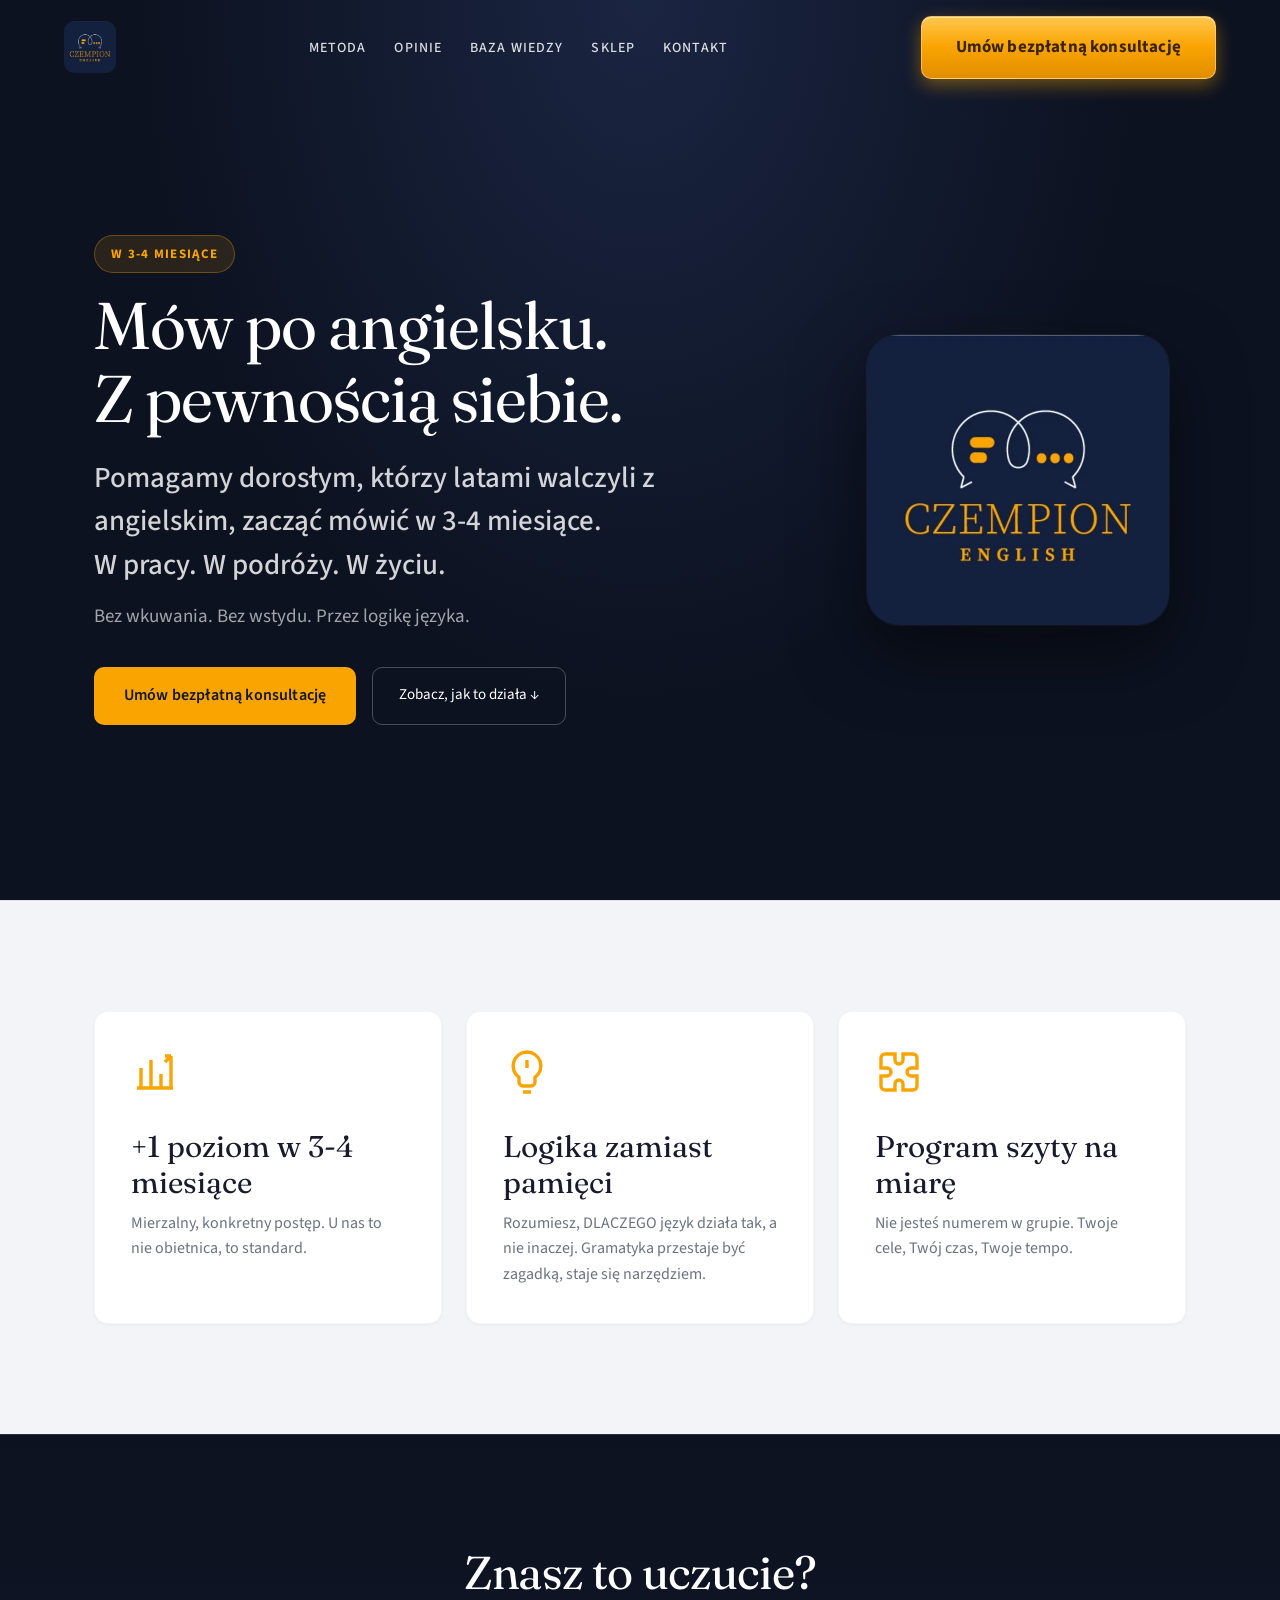
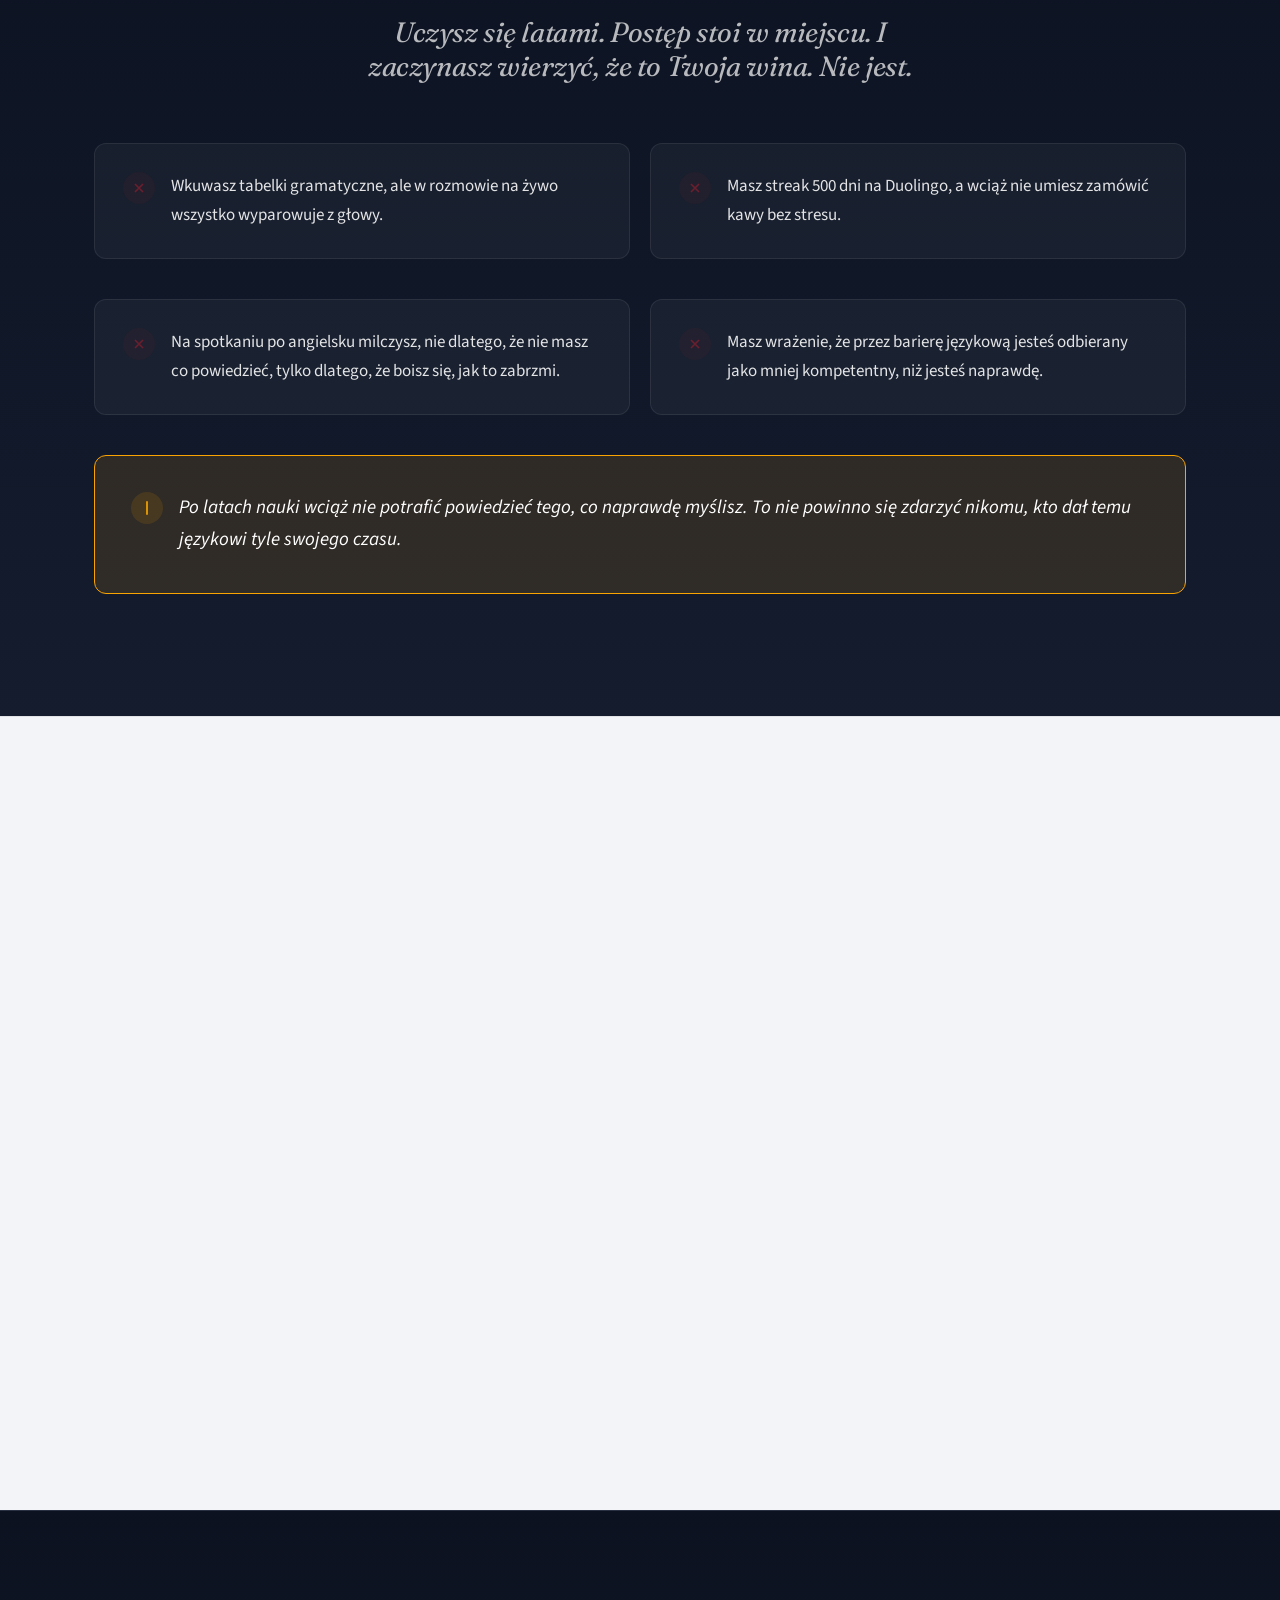
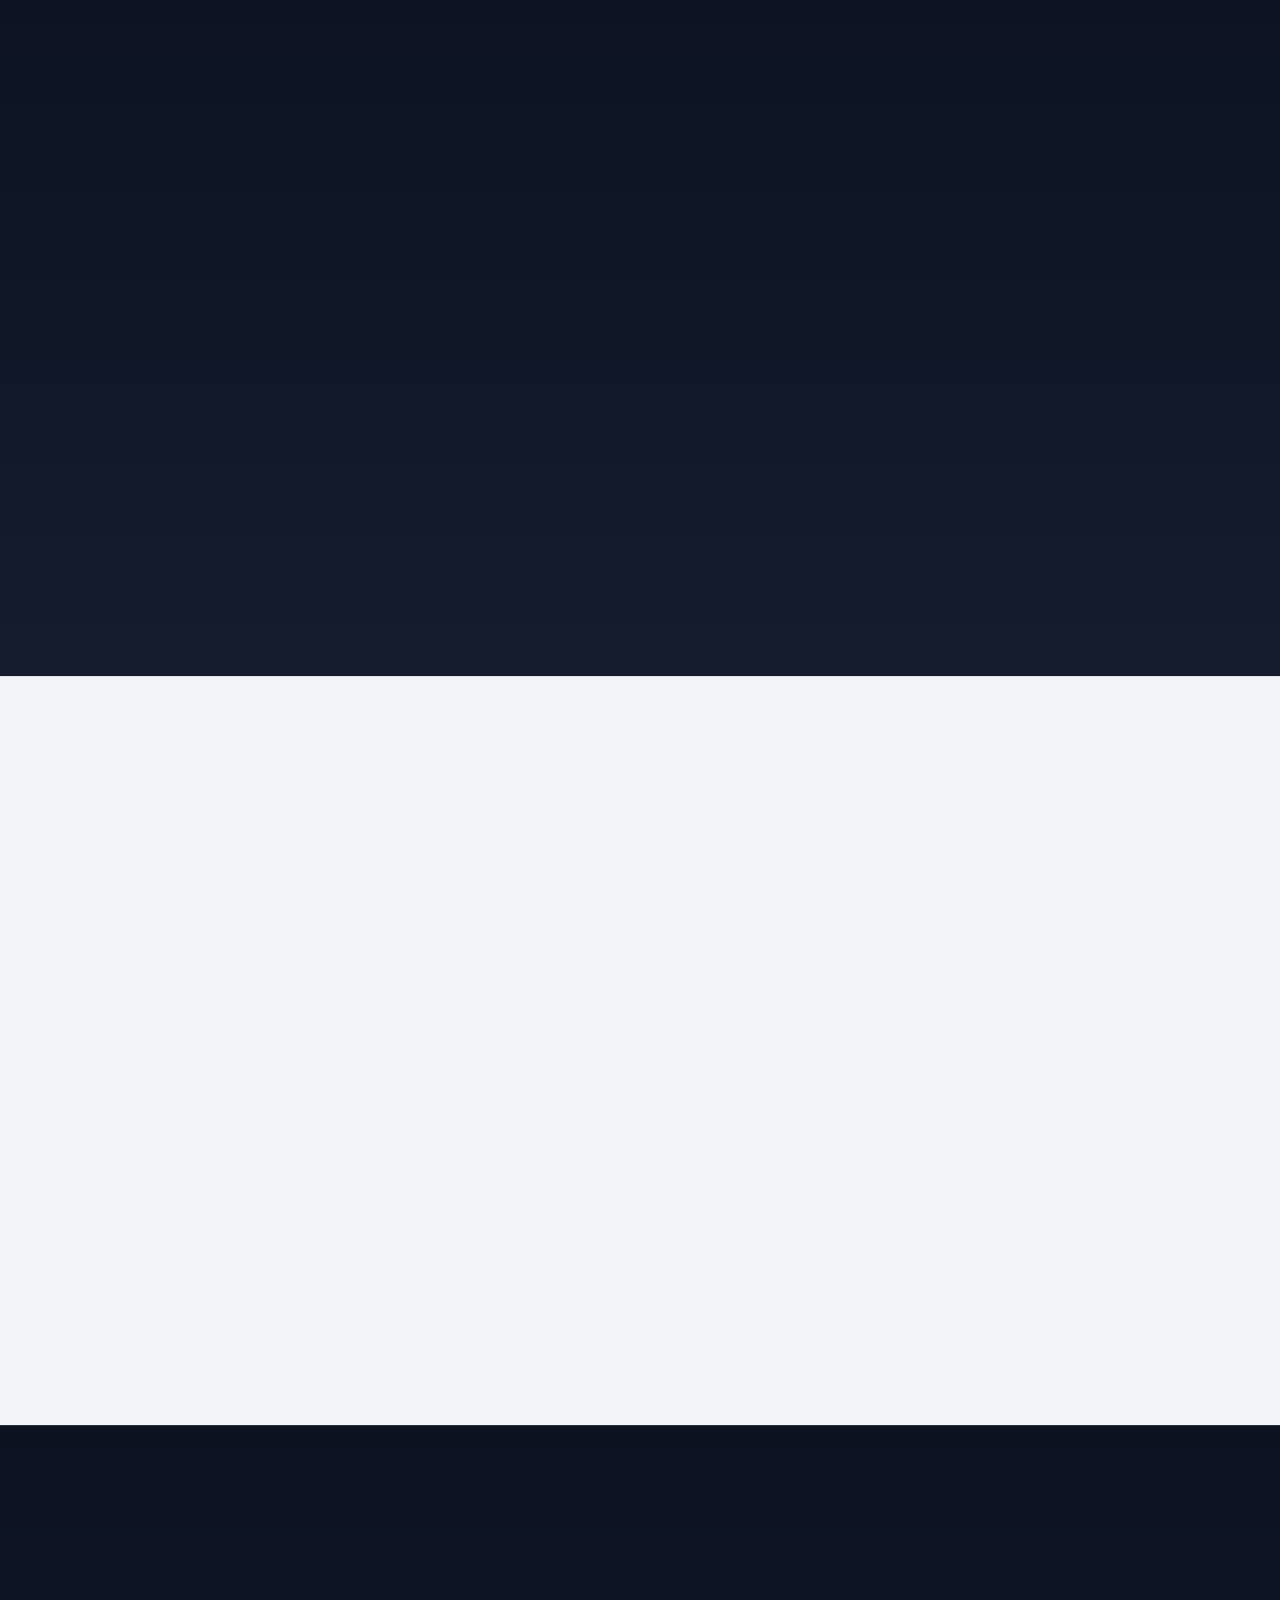
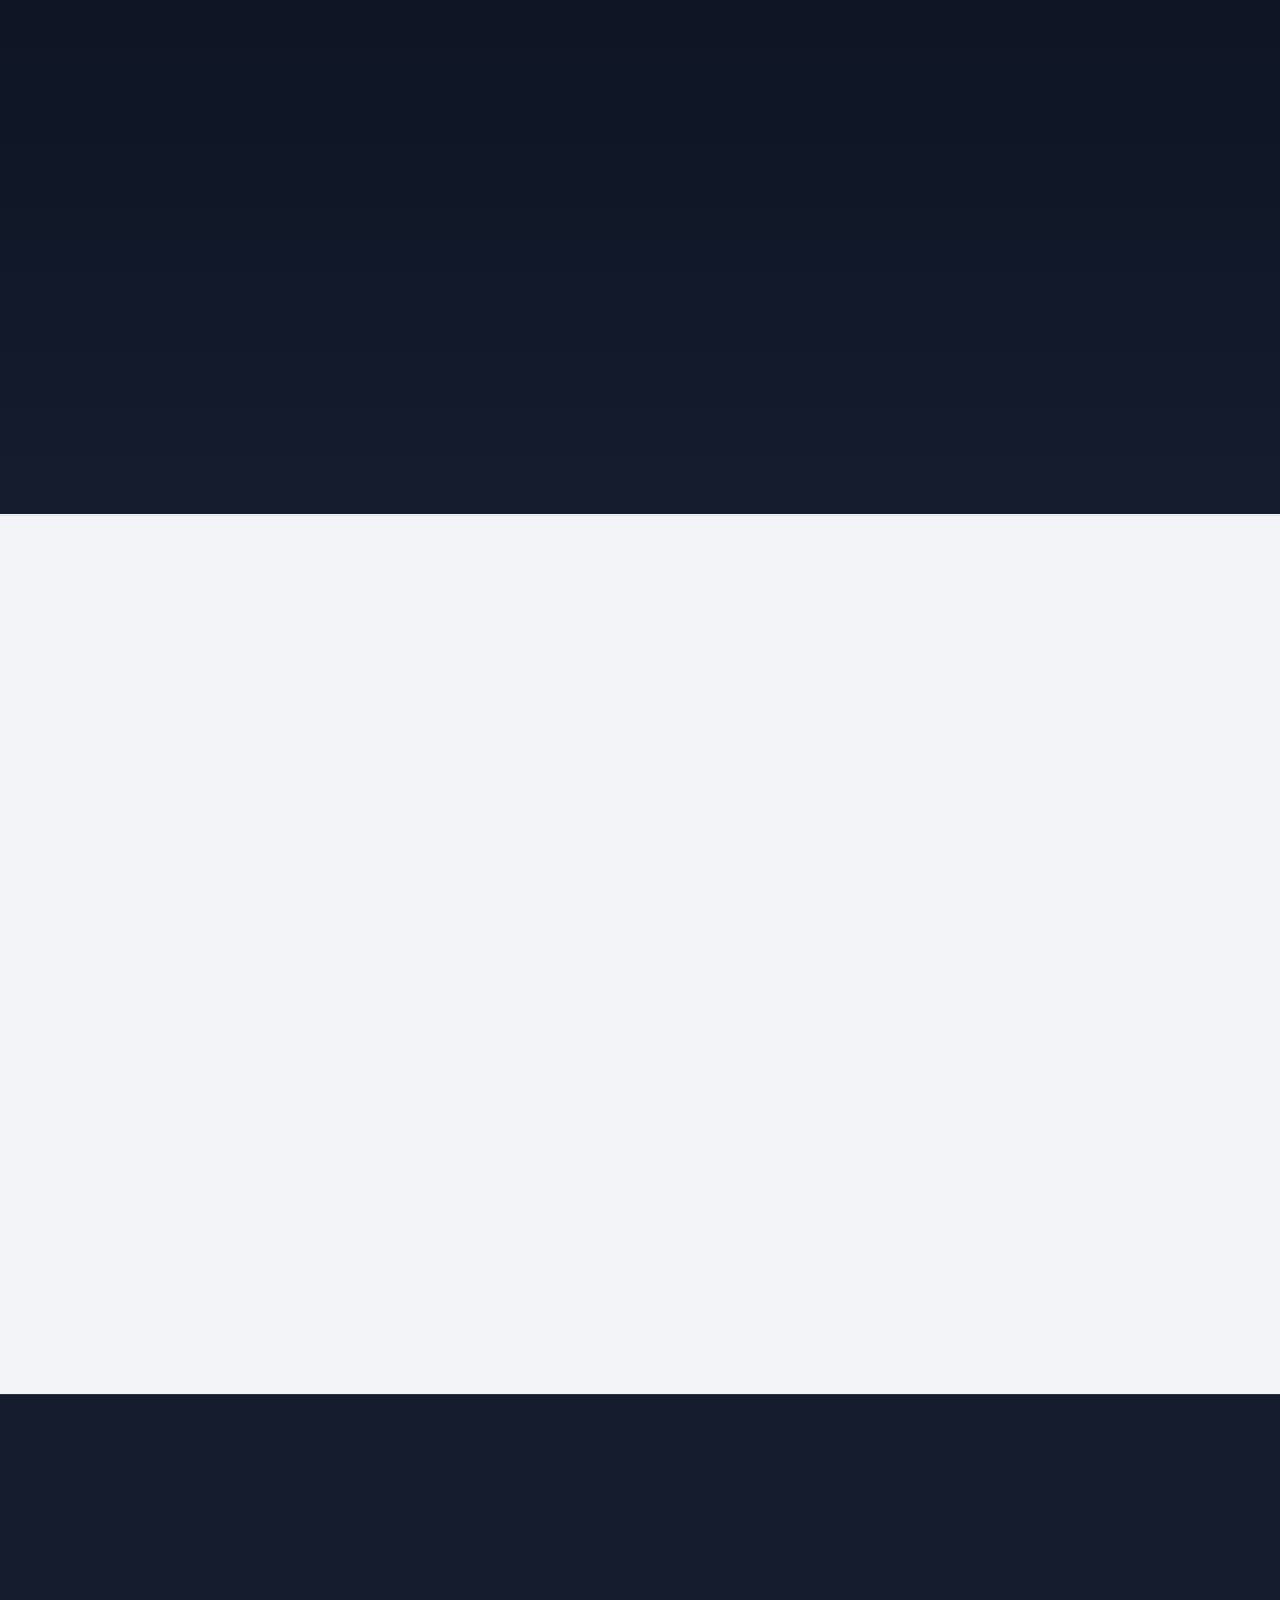
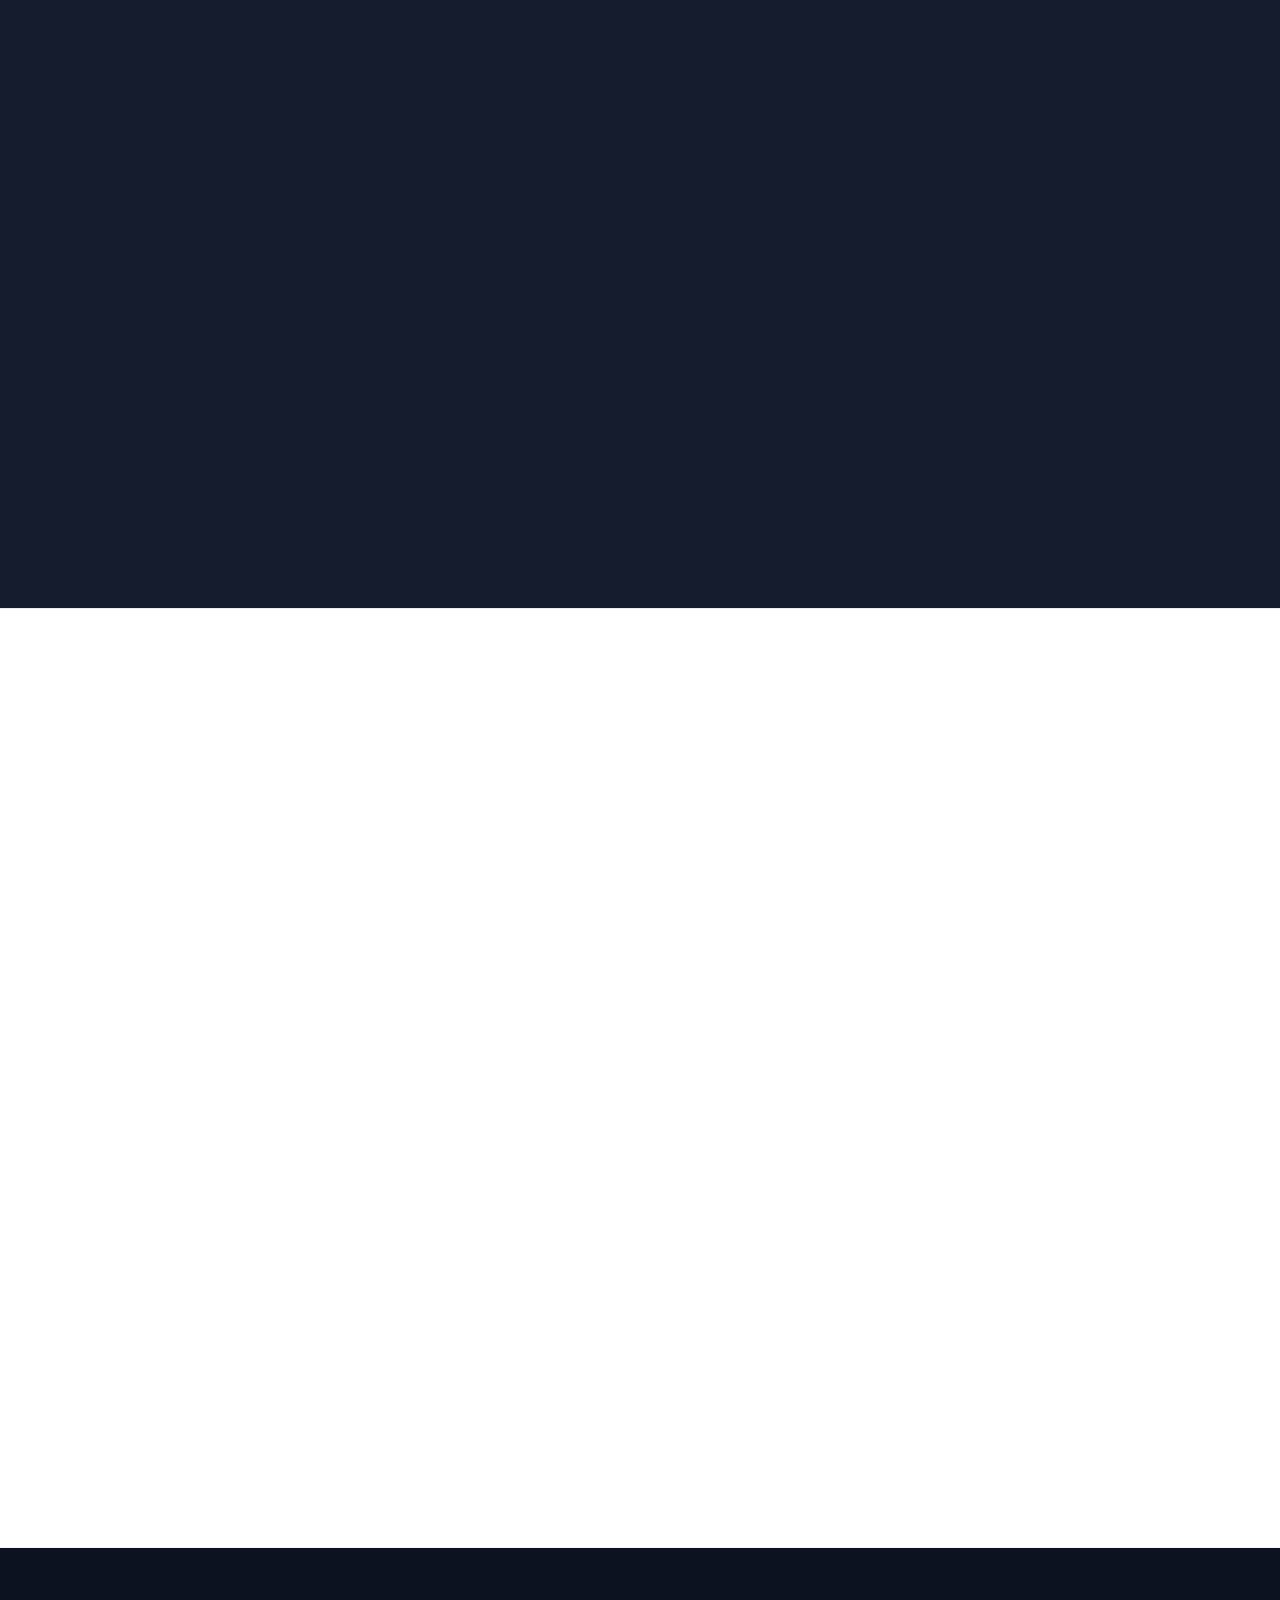
==== commit 08b771ad: "buton top" ====
--- a/index.html
+++ b/index.html
@@ -26,7 +26,7 @@
       <li><a href="sklep.html">Sklep</a></li>
       <li><a href="#kontakt">Kontakt</a></li>
     </ul>
-    <a href="#kontakt" class="cta-primary nav-cta">Umów konsultację</a>
+    <a href="#kontakt" class="cta-primary nav-cta">Umów bezpłatną konsultację</a>
     <button class="burger" id="burger" aria-label="Otwórz menu" aria-expanded="false"><svg viewBox="0 0 24 24" fill="none" stroke="currentColor" stroke-width="2"><path d="M3 6h18M3 12h18M3 18h18"/></svg></button>
   </div>
 </nav>
--- a/styles.css
+++ b/styles.css
@@ -69,6 +69,10 @@
 .cta-primary:hover{background:var(--accent-hover);transform:translateY(-2px);box-shadow:0 8px 20px rgba(250,164,2,.28)}
 .cta-primary:active{transform:translateY(0);box-shadow:none}
 .cta-primary.full{display:block;width:100%}
+/* Nav CTA: większy, złoty z połyskiem, pulsujący (jak w poprzednim menu) */
+.nav-cta{background:linear-gradient(180deg,#FFC74F 0%,var(--accent) 48%,#E08E00 100%);color:#3a2400;font-weight:700;padding:16px 34px;font-size:17px;border:1px solid rgba(255,214,130,.65);box-shadow:0 6px 18px rgba(250,164,2,.42),inset 0 1px 0 rgba(255,255,255,.5);animation:ctaPulse 2.4s ease-in-out infinite}
+.nav-cta:hover{background:linear-gradient(180deg,#FFD16A 0%,var(--accent-hover) 52%,#CC8200 100%);color:#2a1a00;transform:translateY(-2px);box-shadow:0 11px 28px rgba(250,164,2,.55),inset 0 1px 0 rgba(255,255,255,.55)}
+@keyframes ctaPulse{0%{box-shadow:0 6px 18px rgba(250,164,2,.42),inset 0 1px 0 rgba(255,255,255,.5),0 0 0 0 rgba(250,164,2,.55)}70%{box-shadow:0 6px 18px rgba(250,164,2,.42),inset 0 1px 0 rgba(255,255,255,.5),0 0 0 14px rgba(250,164,2,0)}100%{box-shadow:0 6px 18px rgba(250,164,2,.42),inset 0 1px 0 rgba(255,255,255,.5),0 0 0 0 rgba(250,164,2,0)}}
 .cta-ghost{display:inline-block;padding:14px 26px;color:#fff;border:1px solid rgba(255,255,255,.25);border-radius:10px;font-size:15px;transition:border-color .25s,color .25s}
 .cta-ghost:hover{border-color:var(--accent);color:var(--accent)}
 .cta-wrap{margin-top:48px;text-align:center}
@@ -391,3 +395,5 @@
 .admin-img-preview img{width:90px;height:90px;object-fit:cover;border-radius:10px;border:1px solid var(--border-subtle);background:#0c1220}
 .admin-img-remove{background:none;border:1px solid rgba(255,255,255,.18);color:rgba(255,255,255,.7);border-radius:8px;padding:7px 12px;font-size:13px;cursor:pointer;font-family:inherit;transition:border-color .2s,color .2s}
 .admin-img-remove:hover{border-color:var(--danger);color:var(--danger)}
+.admin-file-info{display:flex;align-items:center;gap:12px;margin-top:12px;font-size:13px;color:rgba(255,255,255,.7)}
+.admin-file-info span{word-break:break-all}
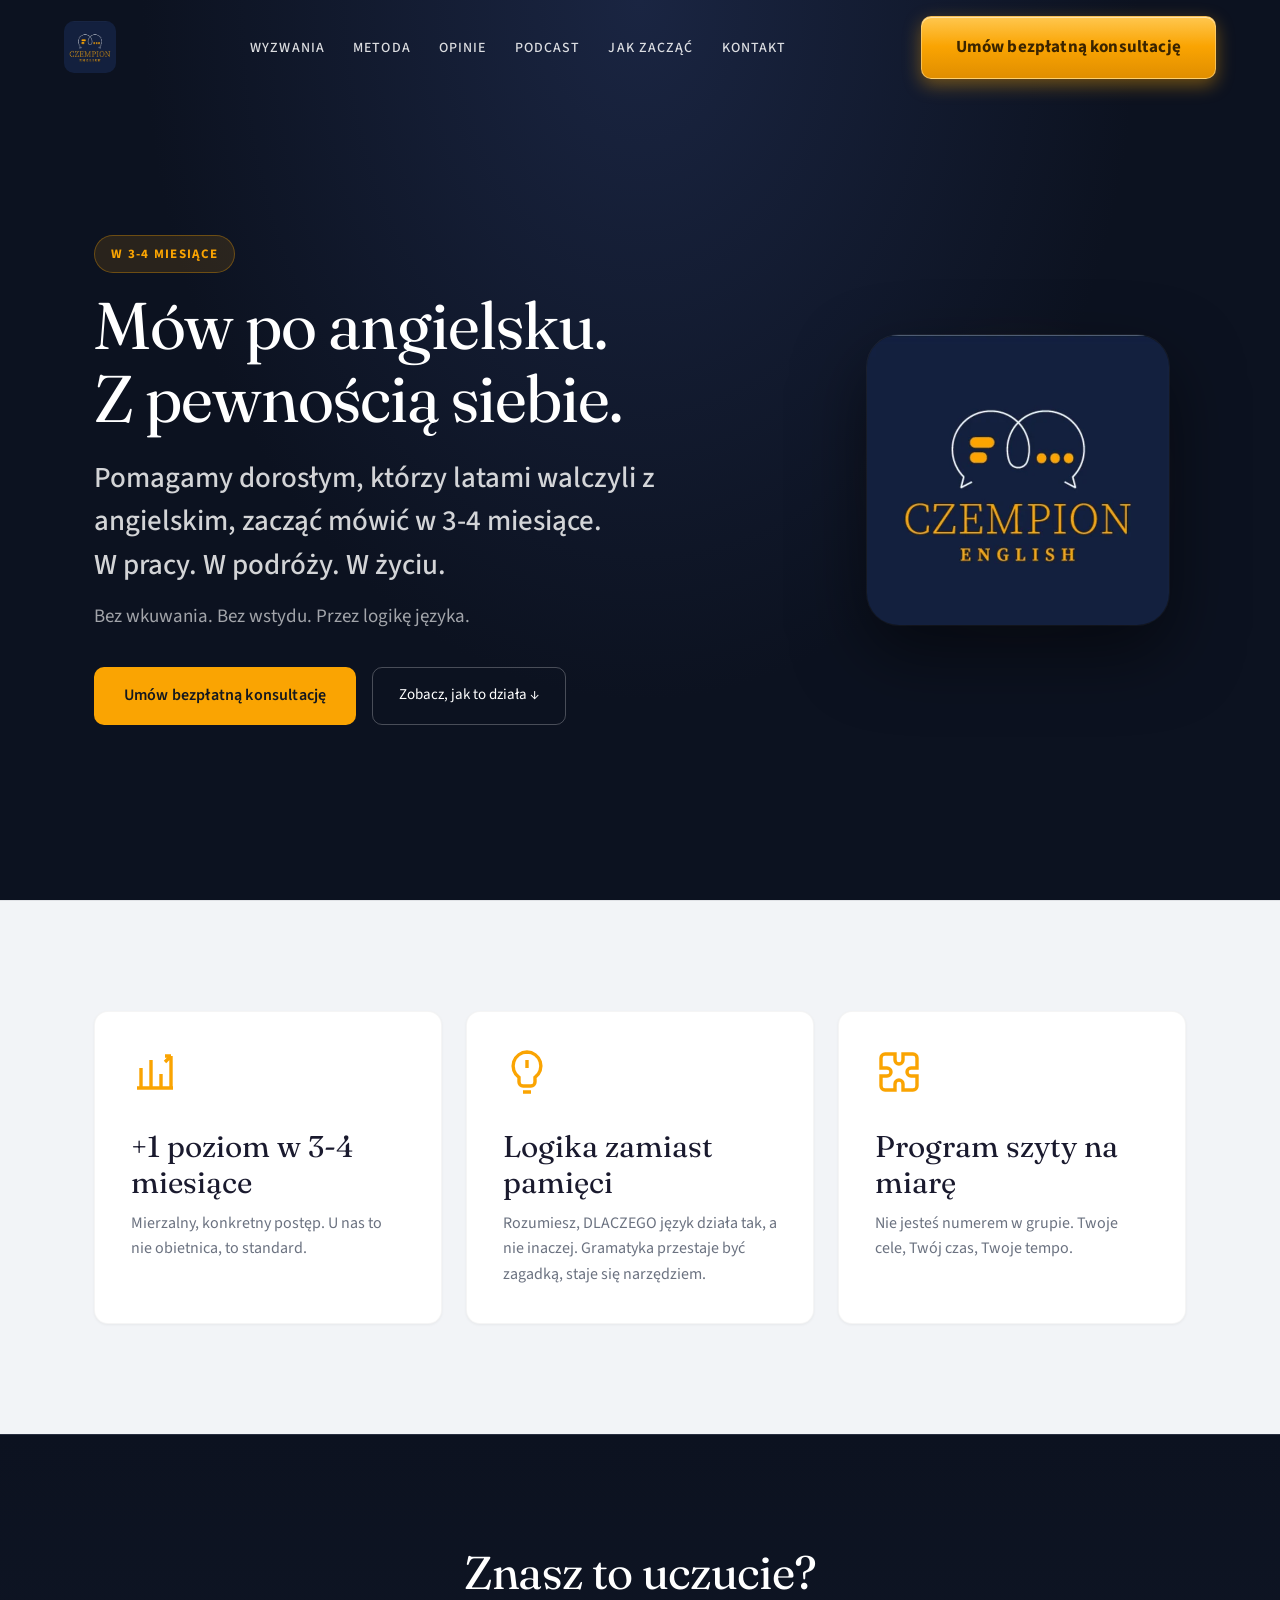
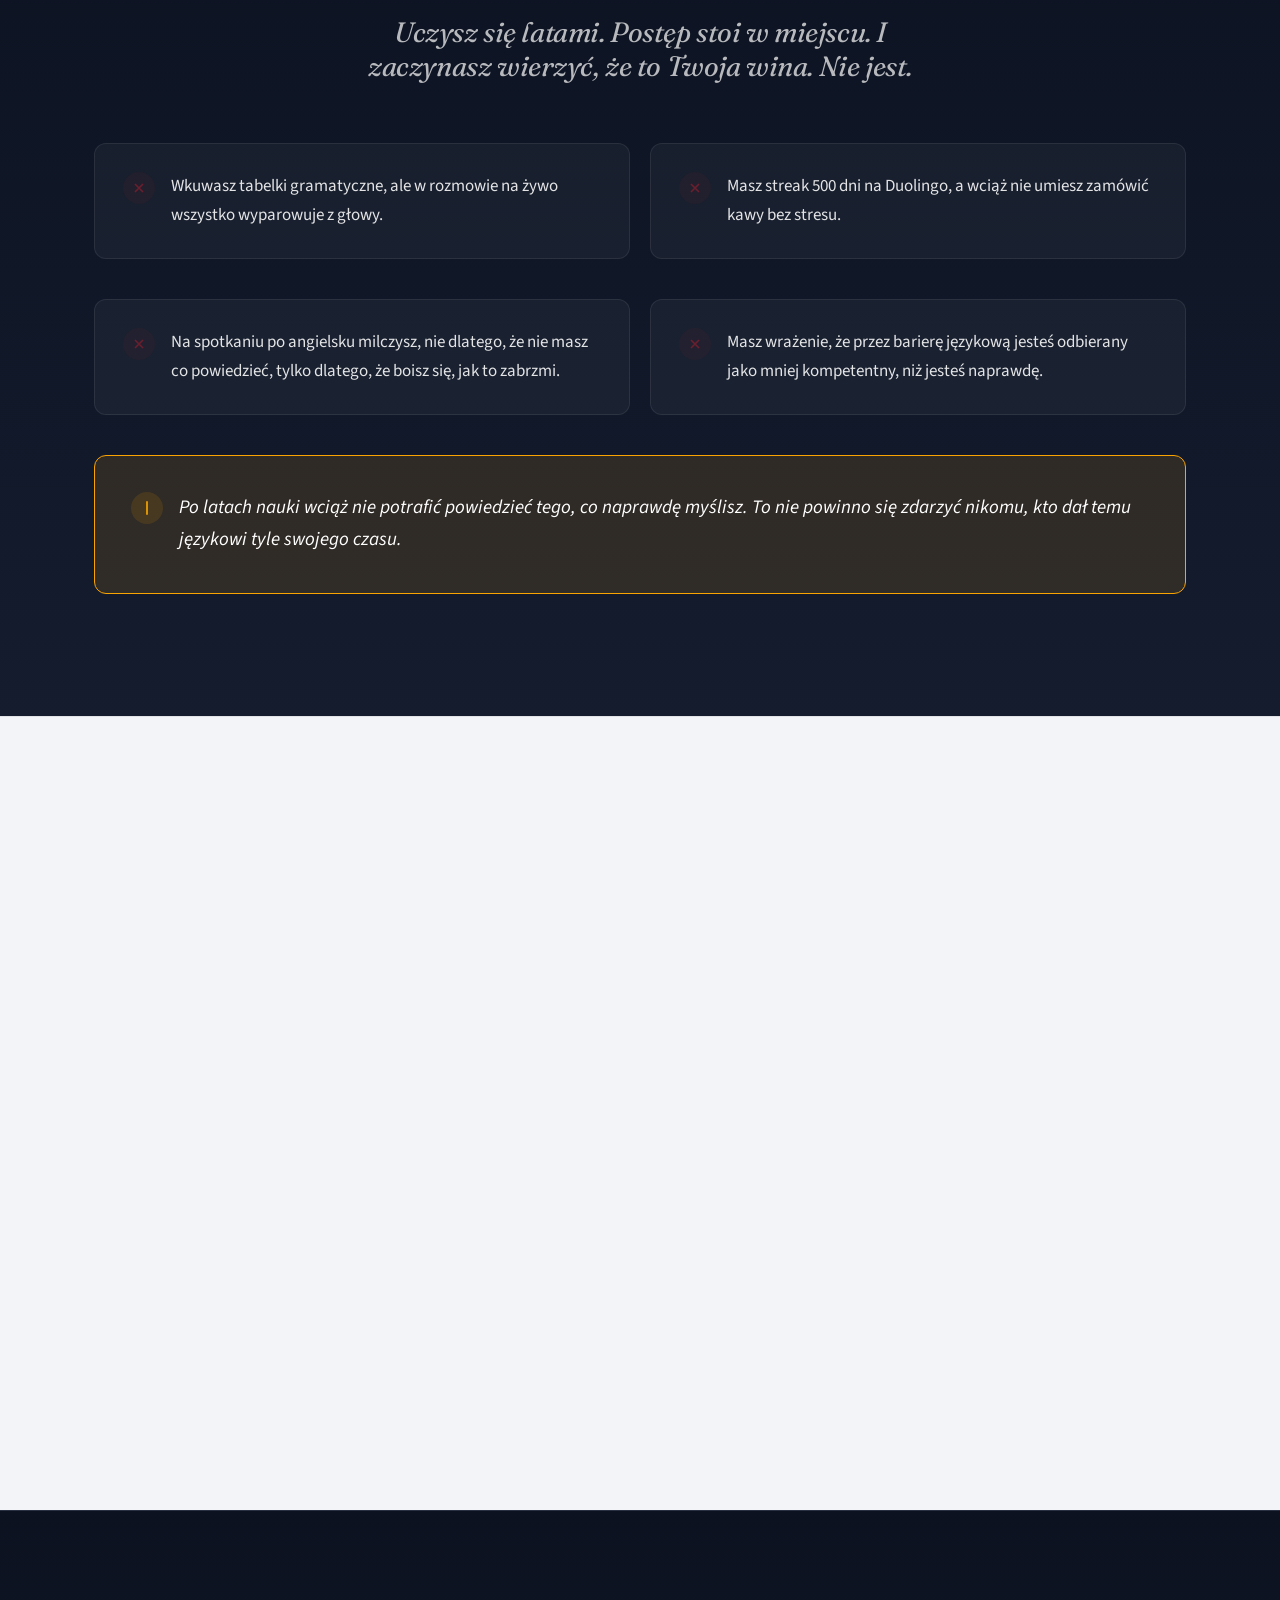
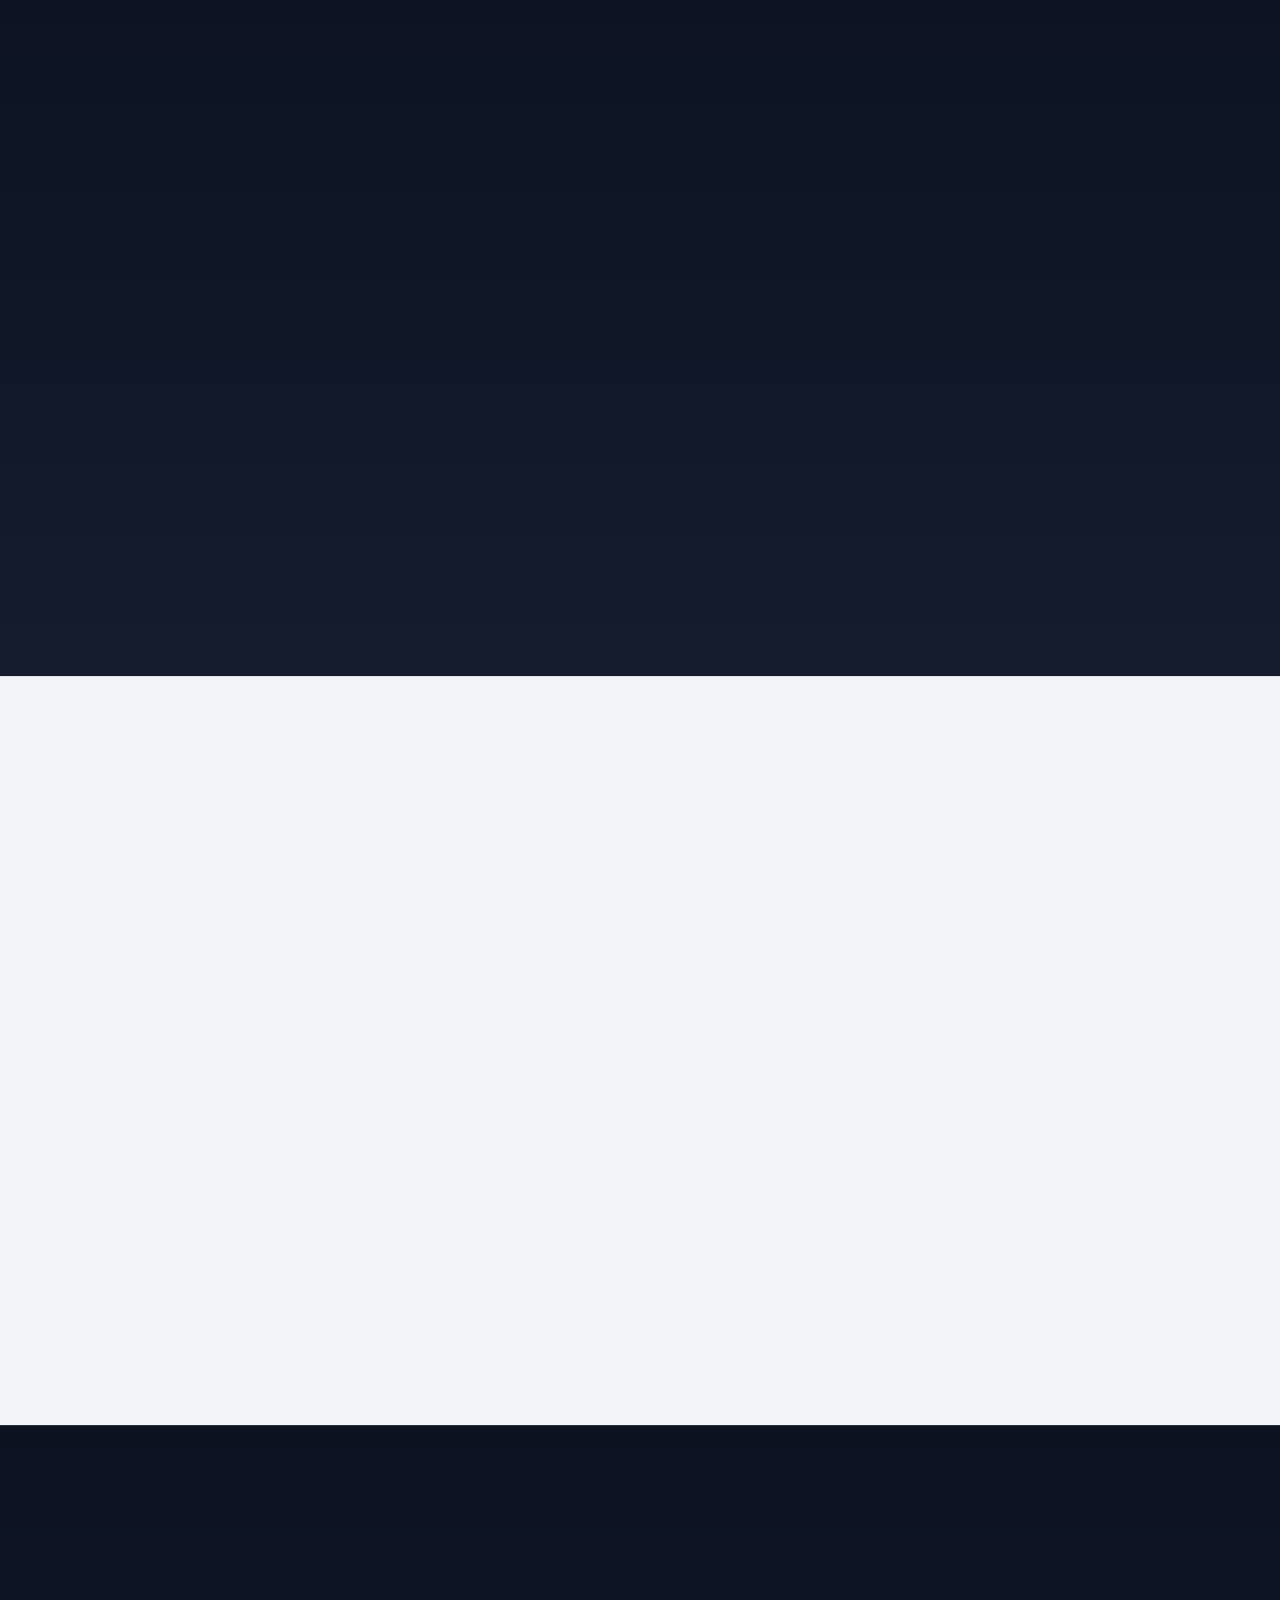
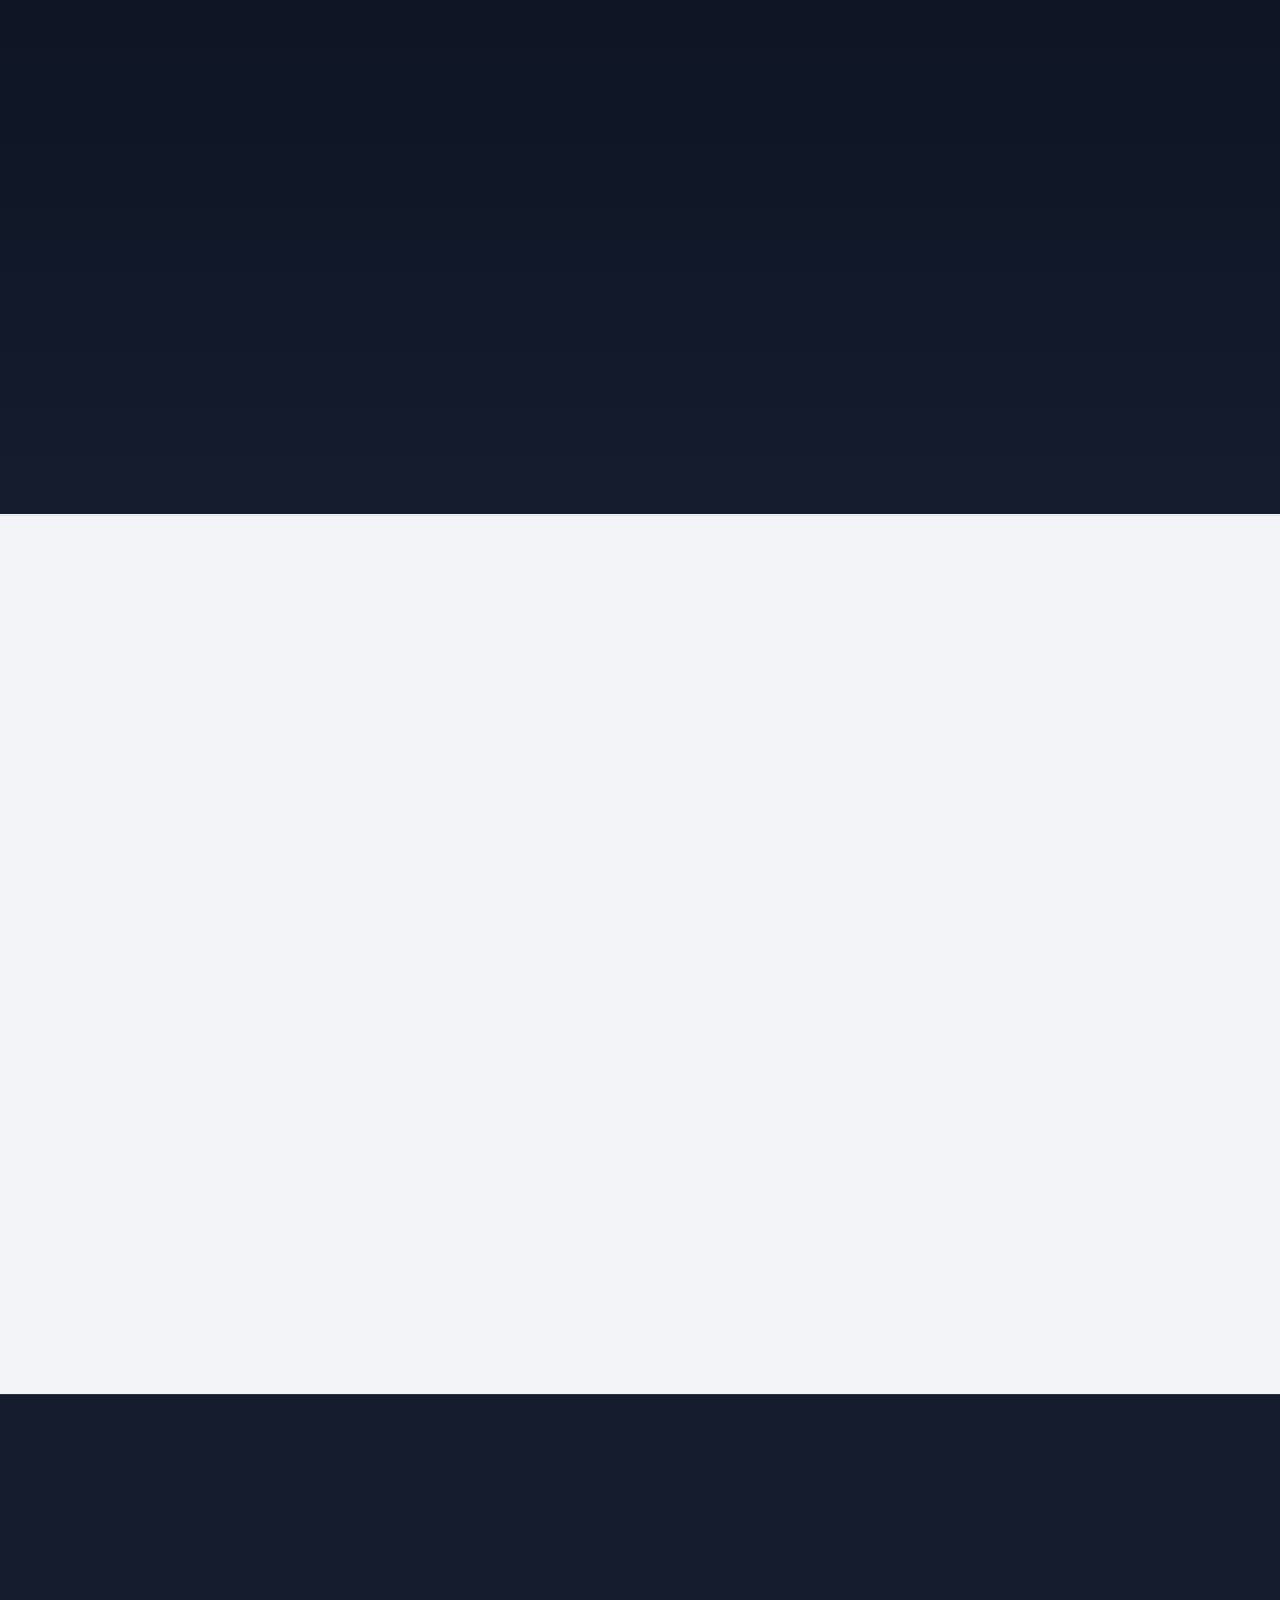
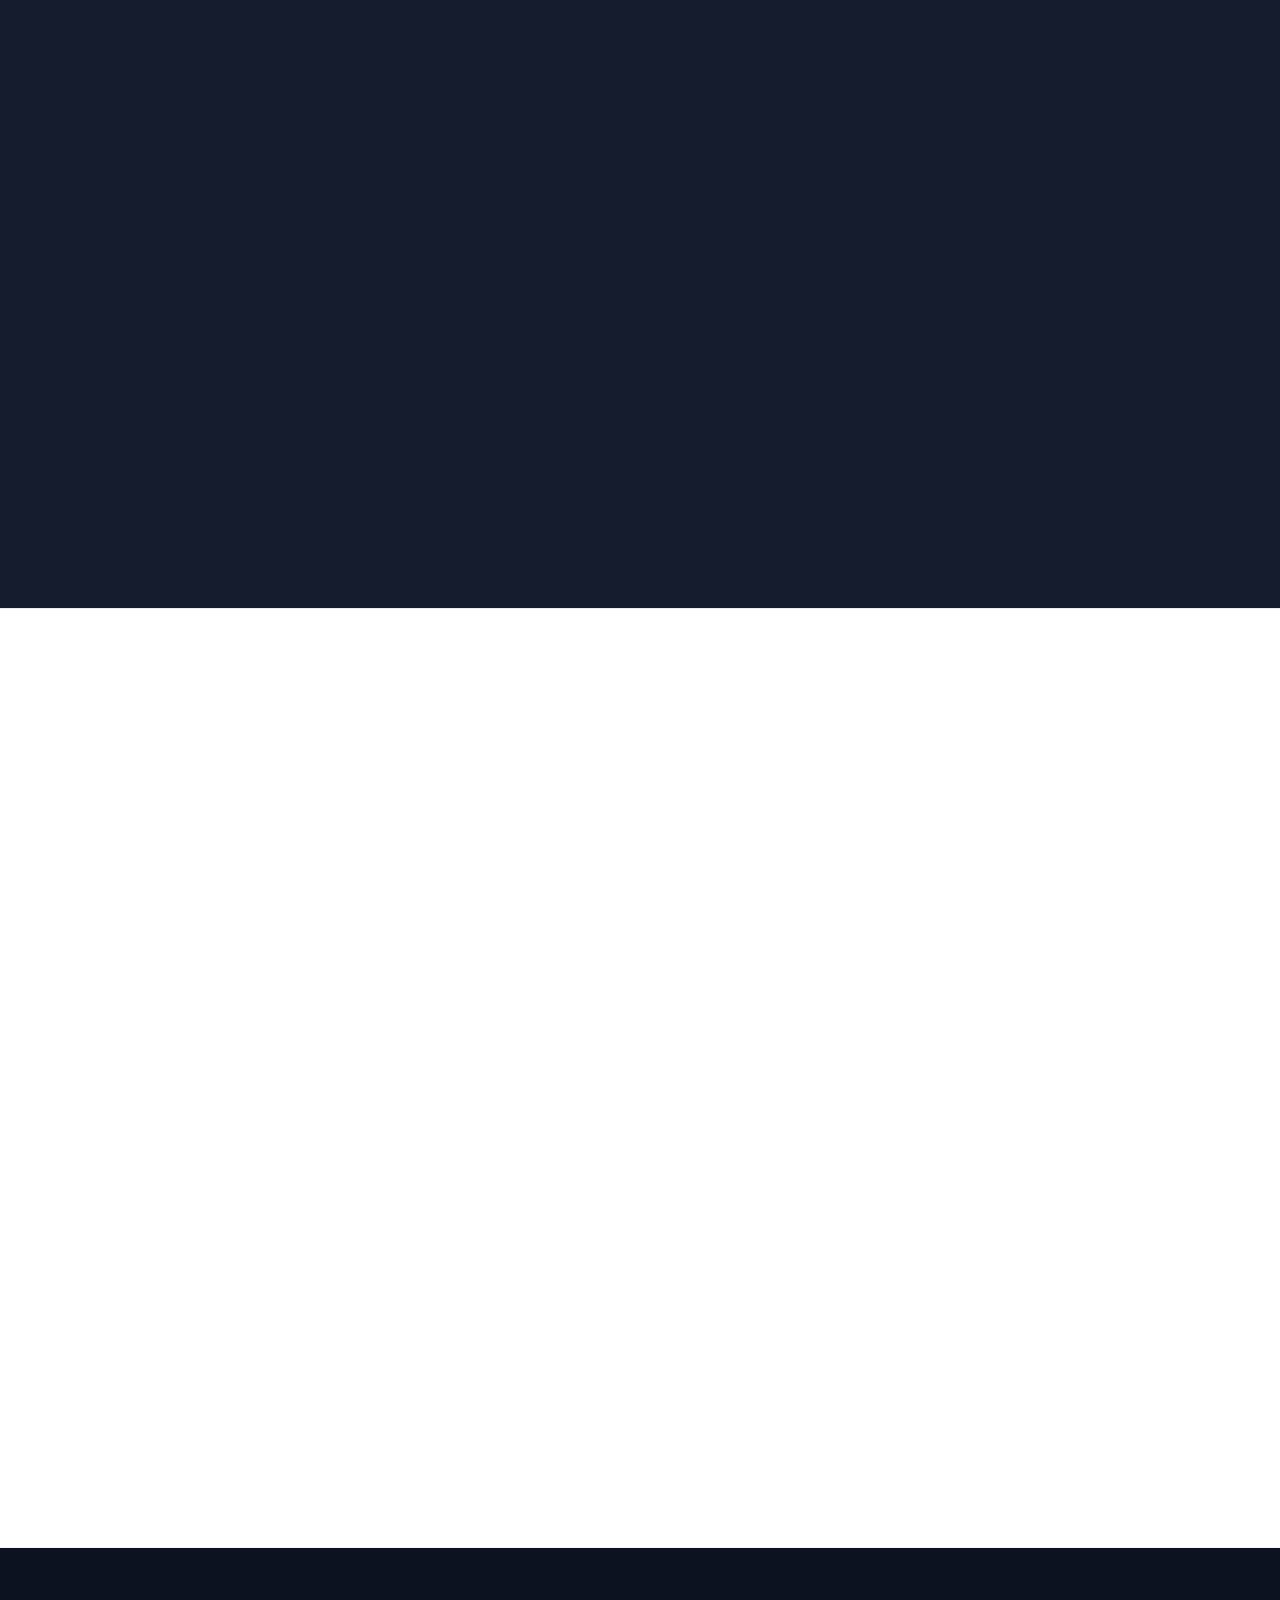
==== commit f2fcd049: "menu better" ====
--- a/index.html
+++ b/index.html
@@ -20,10 +20,11 @@
   <div class="nav-inner">
     <a href="#top" class="nav-logo" aria-label="Czempion English"><img src="czempion_color_logo.webp" alt="Czempion English" width="52" height="52" decoding="async"></a>
     <ul class="nav-links">
+      <li><a href="#stakes">Wyzwania</a></li>
       <li><a href="#guide">Metoda</a></li>
       <li><a href="#social">Opinie</a></li>
-      <li><a href="baza-wiedzy.html">Baza wiedzy</a></li>
-      <li><a href="sklep.html">Sklep</a></li>
+      <li><a href="#podcast">Podcast</a></li>
+      <li><a href="#plan">Jak zacząć</a></li>
       <li><a href="#kontakt">Kontakt</a></li>
     </ul>
     <a href="#kontakt" class="cta-primary nav-cta">Umów bezpłatną konsultację</a>
--- a/styles.css
+++ b/styles.css
@@ -55,7 +55,7 @@
 .nav-links a.active{opacity:1;color:var(--accent)}
 .burger{display:none;background:0;border:0;cursor:pointer;padding:8px;color:#fff}
 .burger svg{width:28px;height:28px}
-@media(max-width:1040px){
+@media(max-width:1150px){
   .nav-links,.nav-cta{display:none}
   .burger{display:block}
   body.nav-menu-open{overflow:hidden}
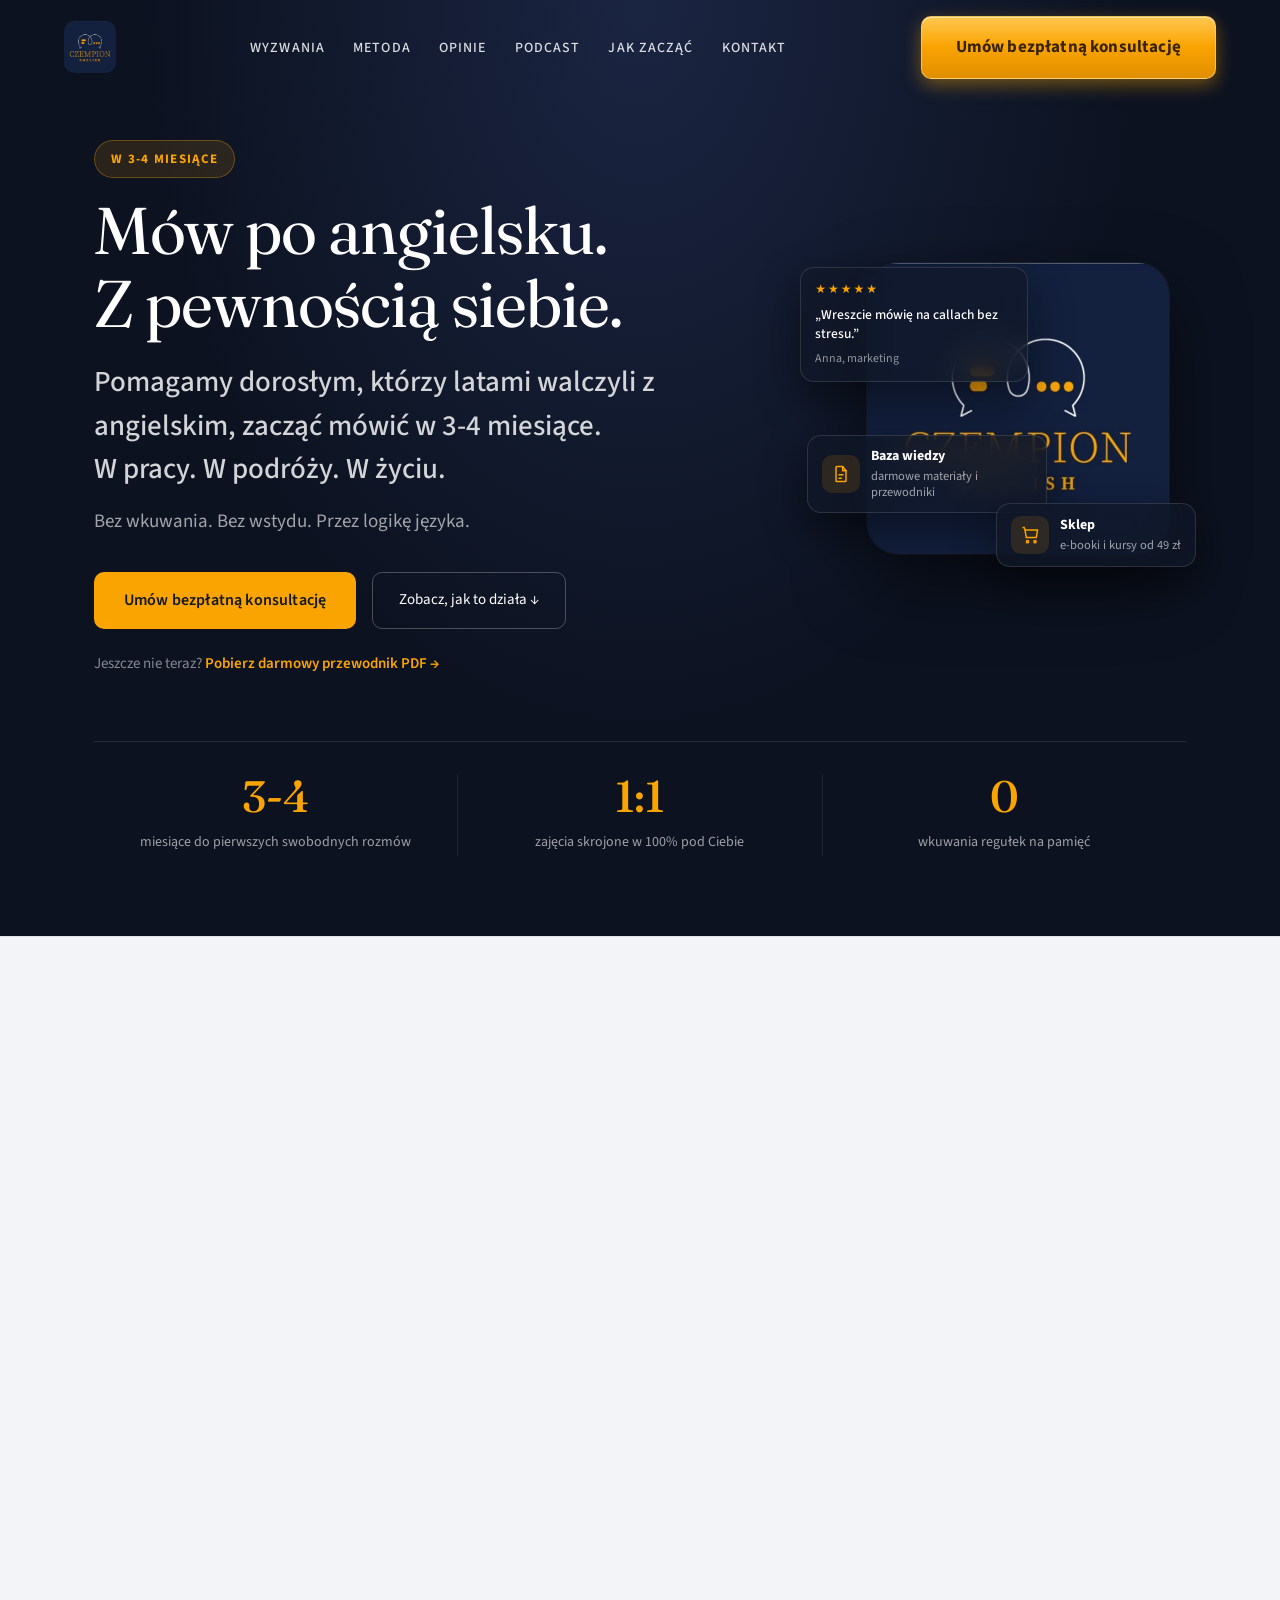
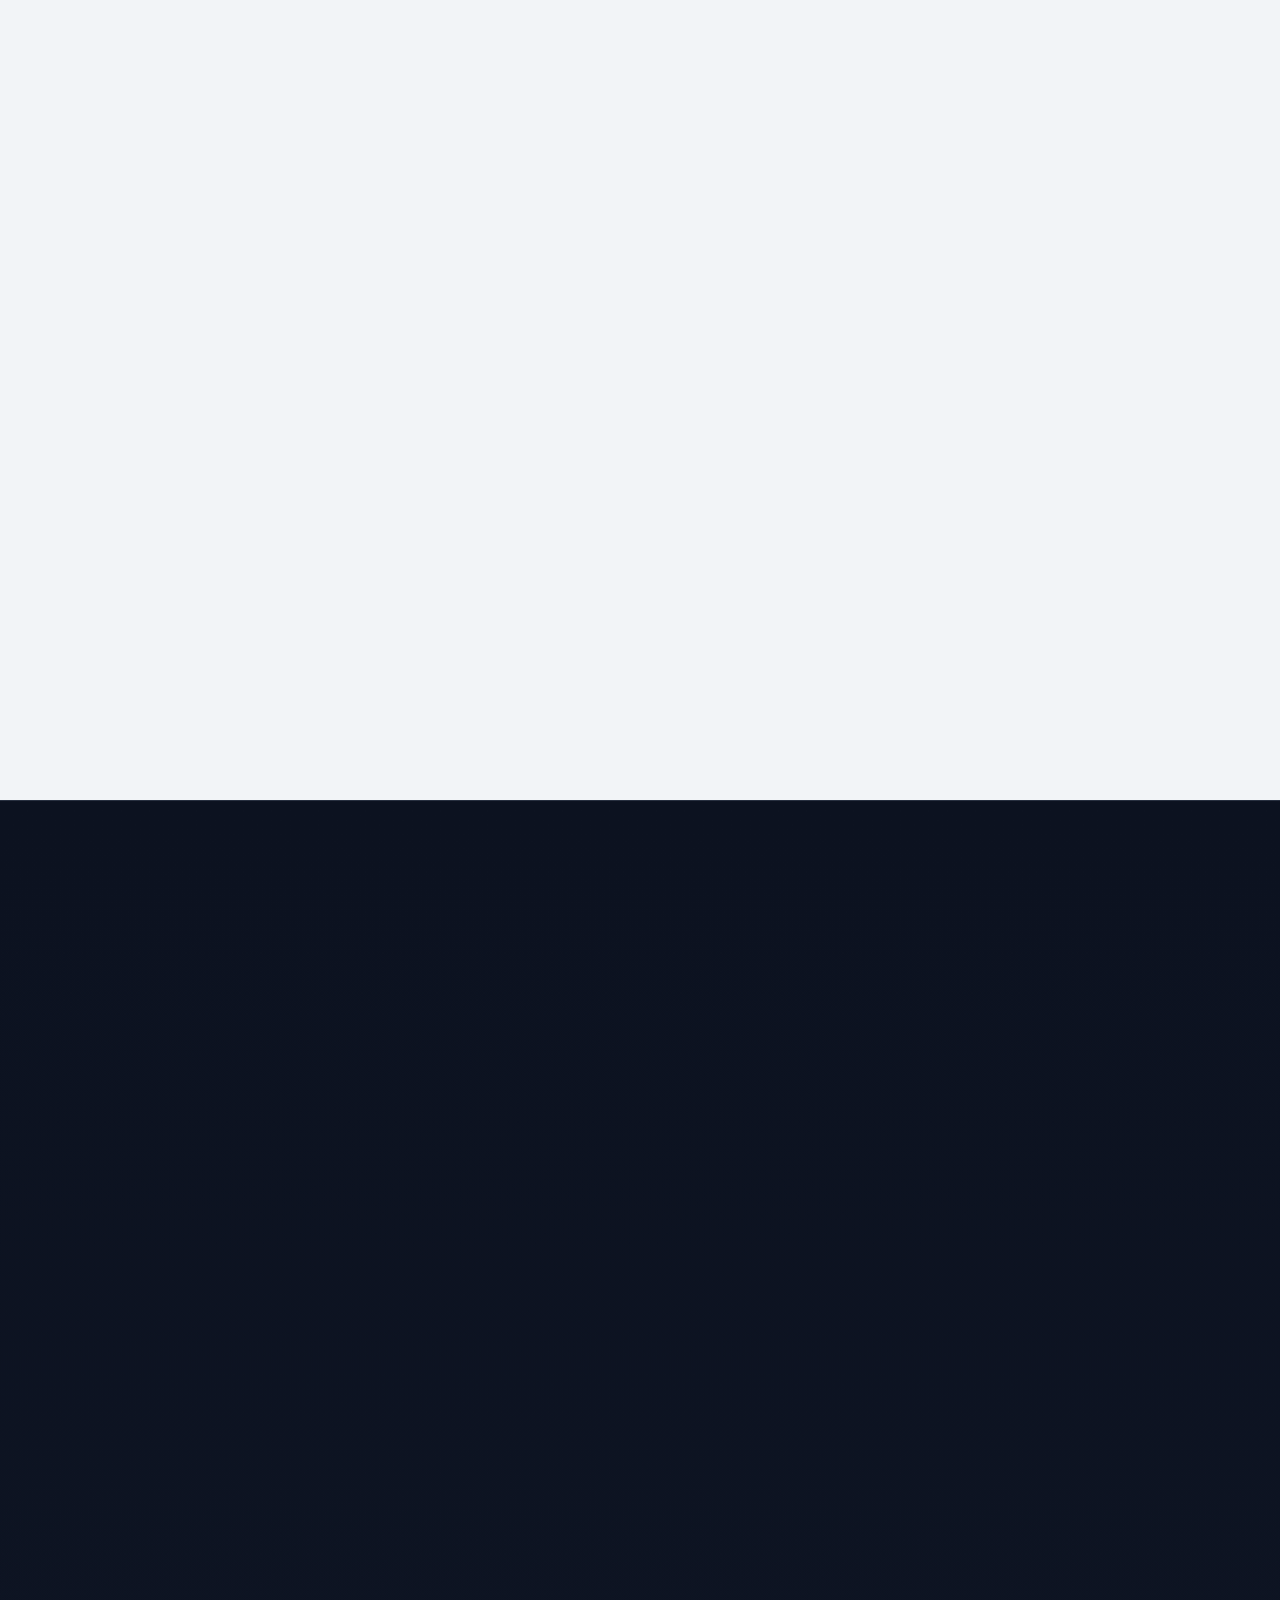
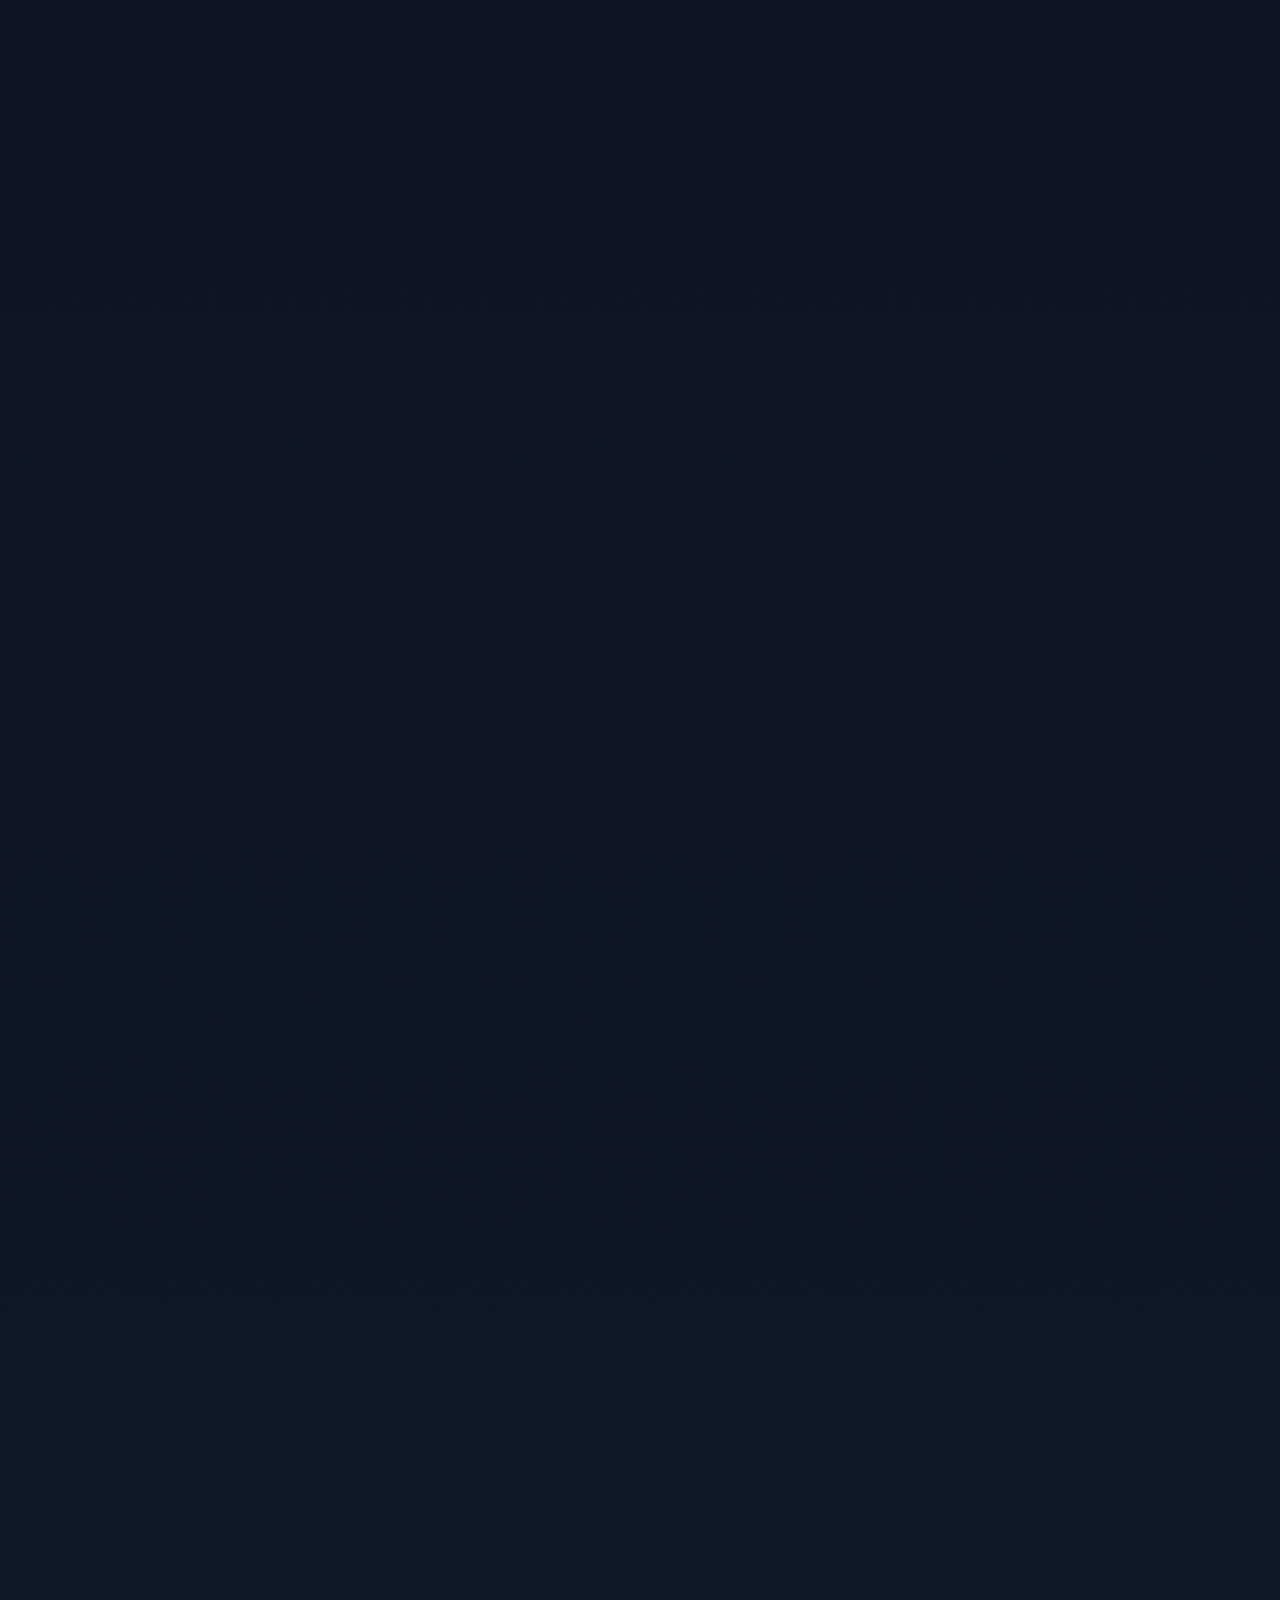
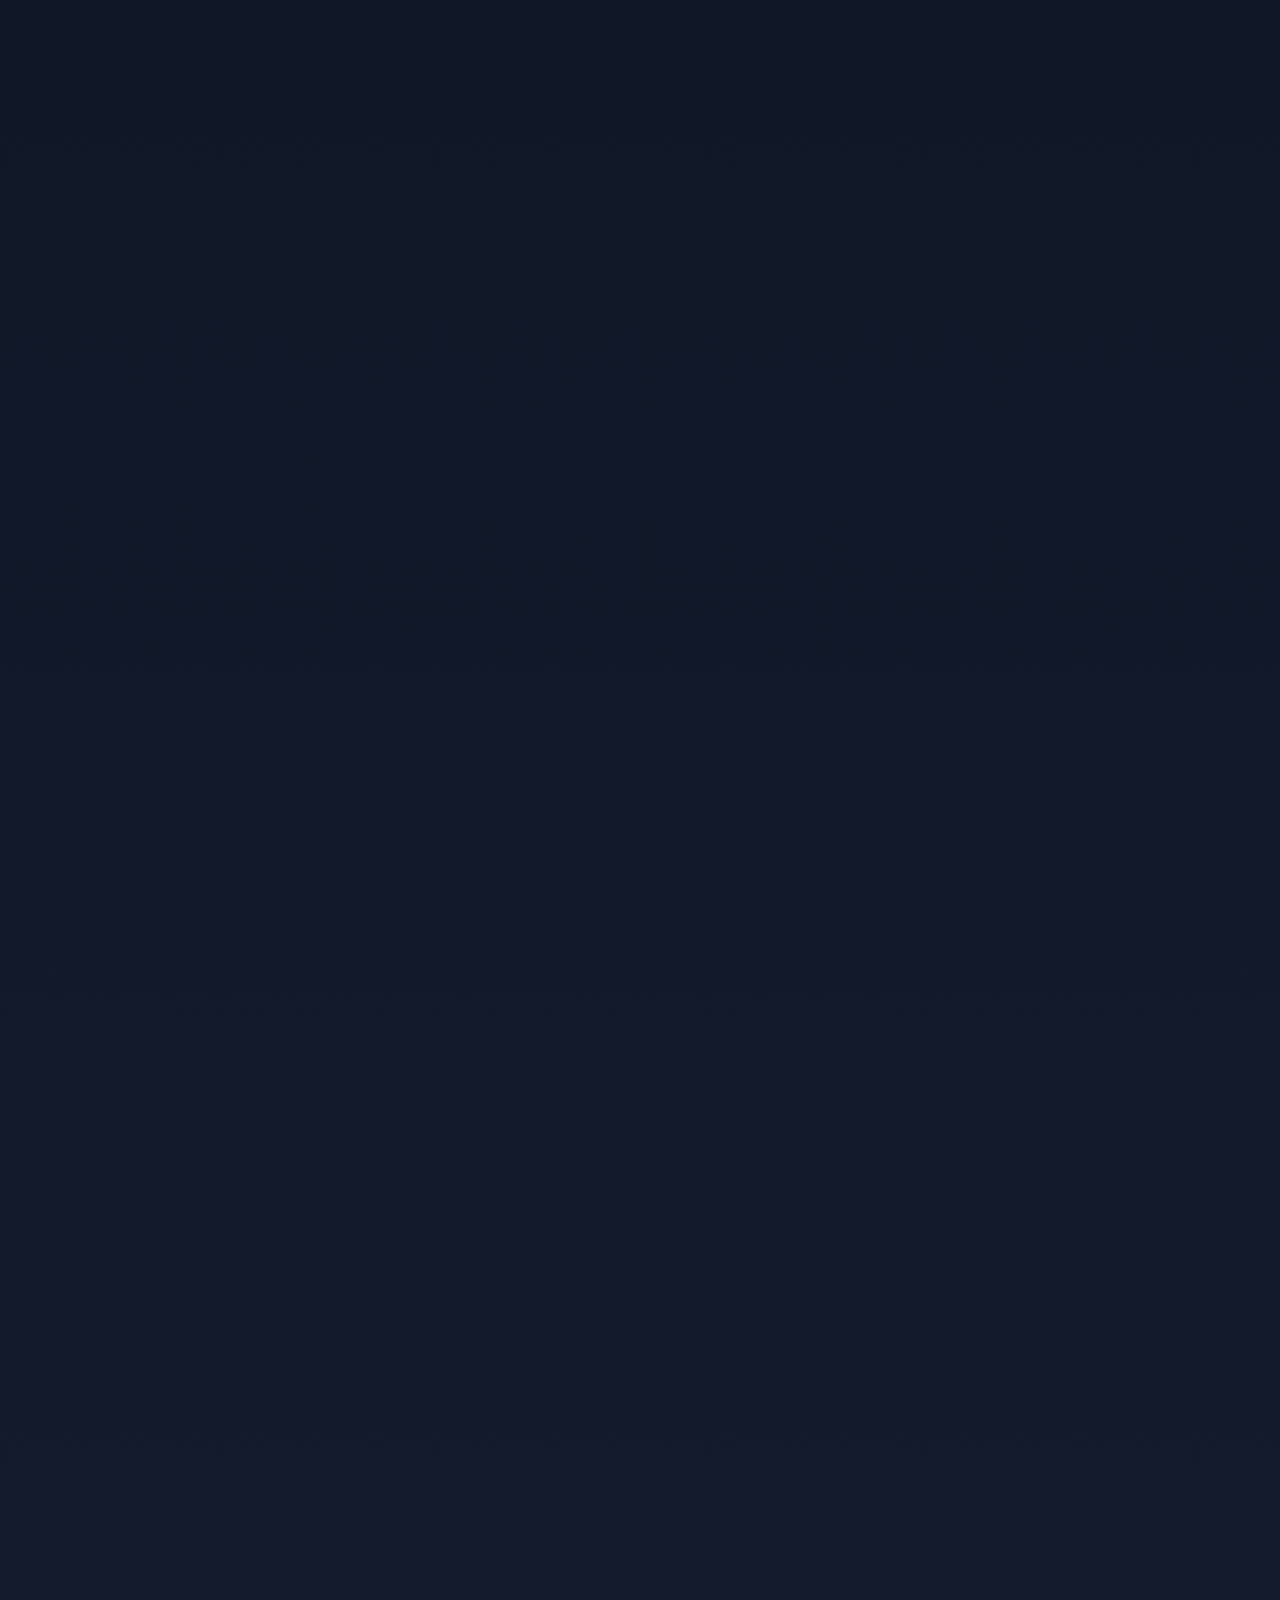
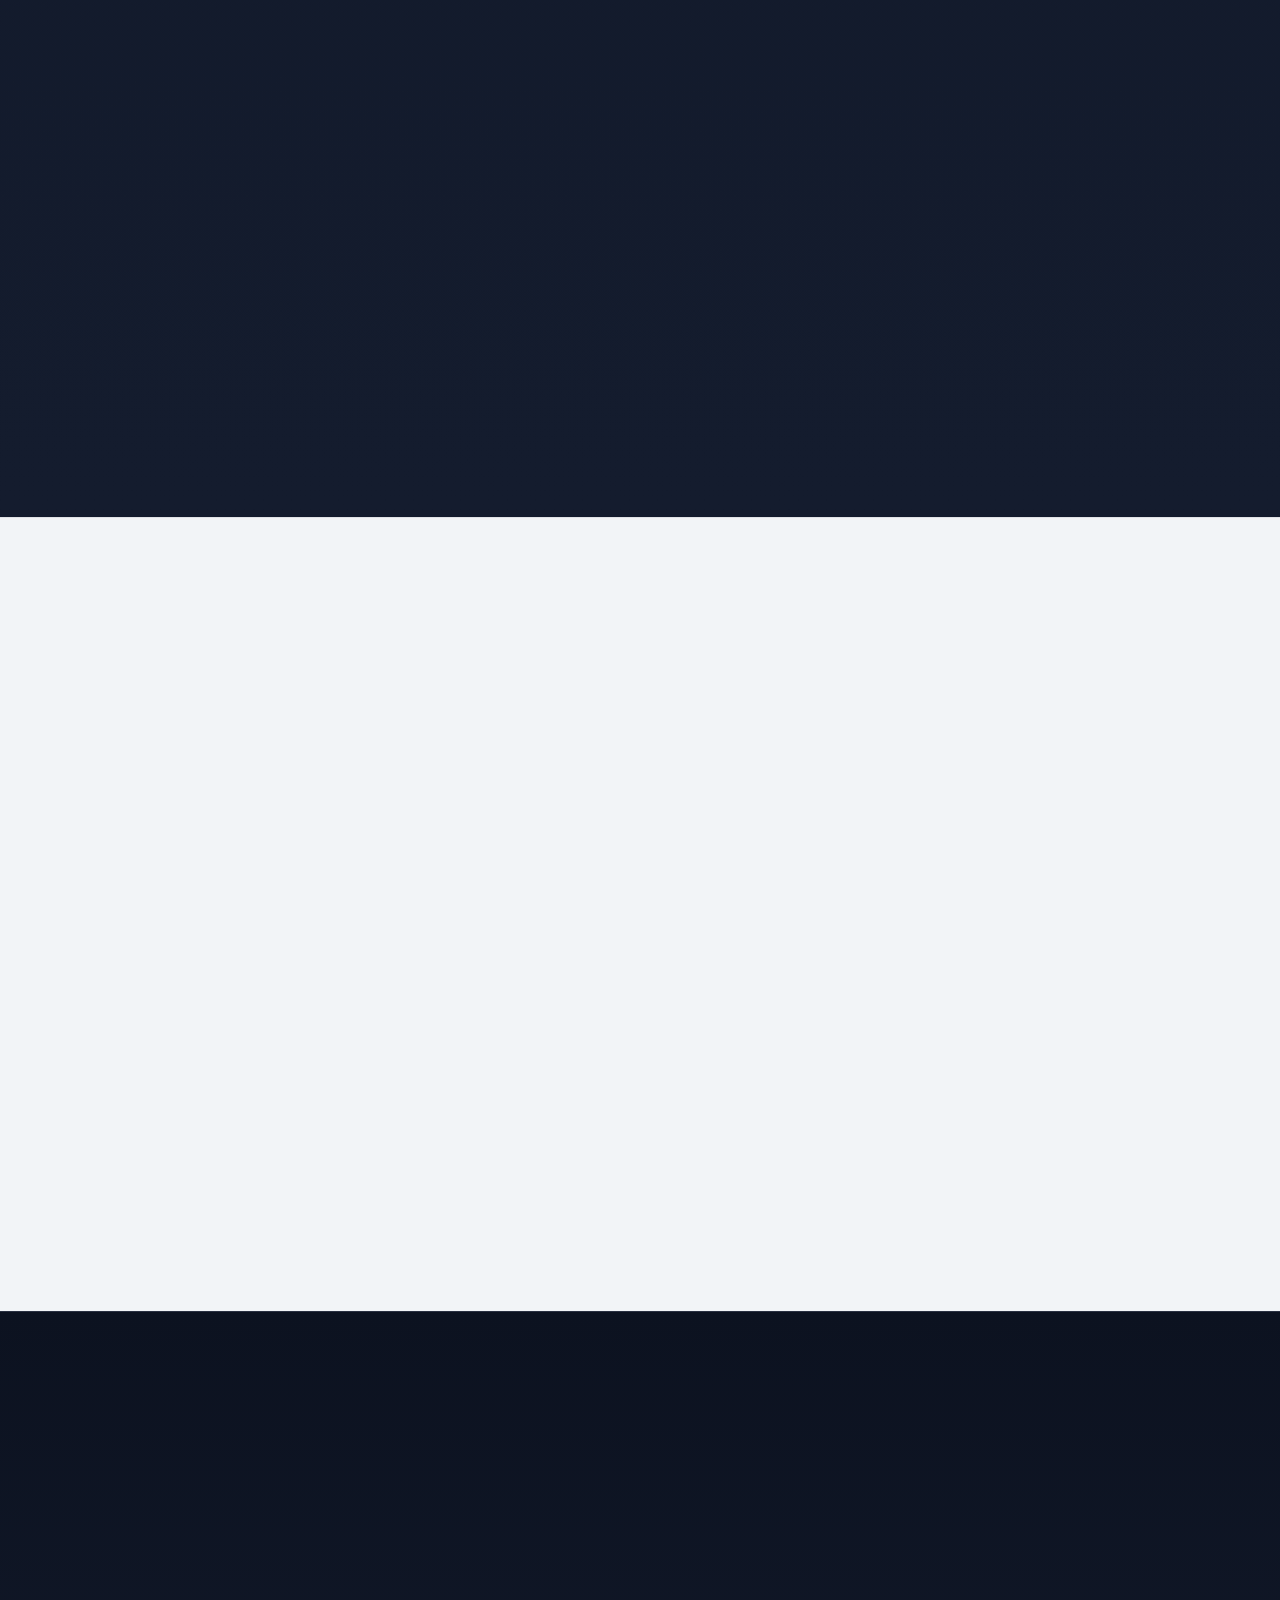
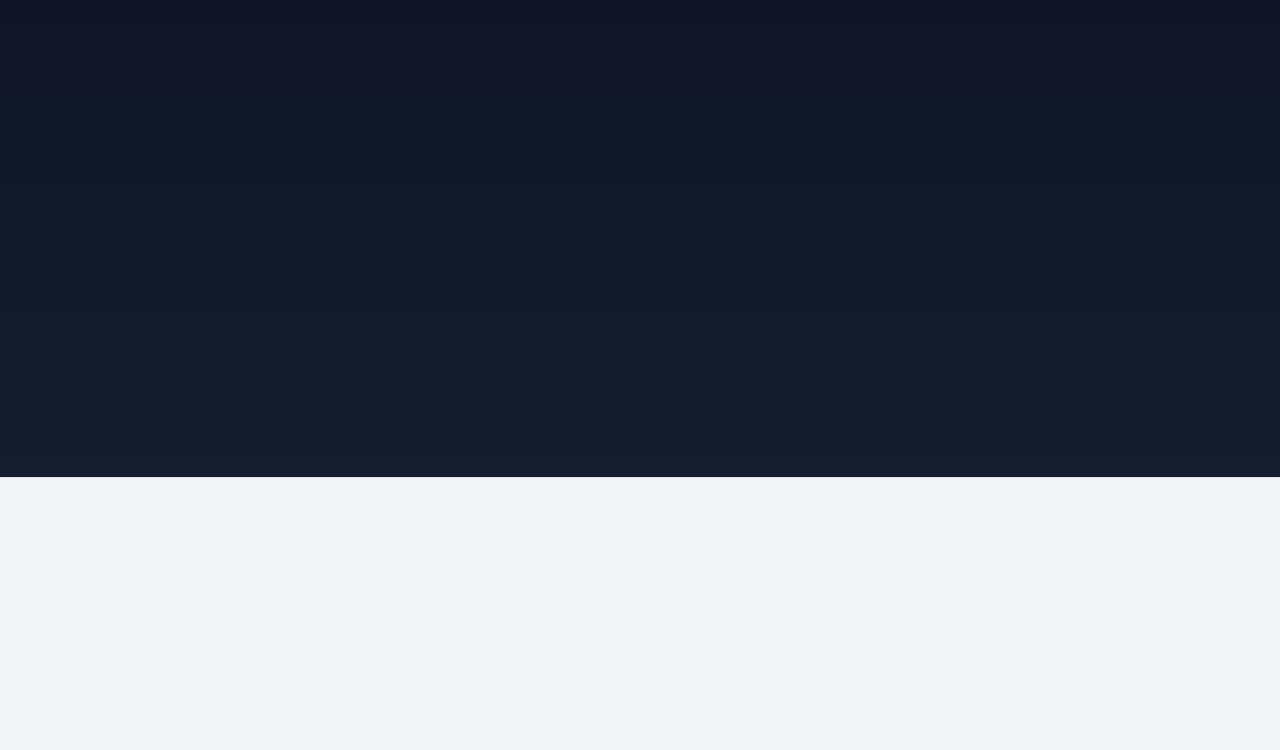
==== commit ec77ae17: "main pro" ====
--- a/index.html
+++ b/index.html
@@ -44,10 +44,29 @@
           <a href="#kontakt" class="cta-primary">Umów bezpłatną konsultację</a>
           <a href="#stack" class="cta-ghost">Zobacz, jak to działa ↓</a>
         </div>
+        <p class="hero-hook fade-up">Jeszcze nie teraz? <a href="#przewodnik">Pobierz darmowy przewodnik PDF →</a></p>
       </div>
       <div class="hero-visual fade-up">
         <img class="hero-logo" src="czempion_color_logo.webp" alt="Czempion English" width="380" height="366" decoding="async">
-      </div>
+        <a href="#social" class="hero-chip chip-a">
+          <span class="chip-stars">★★★★★</span>
+          <span class="chip-quote">„Wreszcie mówię na callach bez stresu.”</span>
+          <span class="chip-meta">Anna, marketing</span>
+        </a>
+        <a href="baza-wiedzy.html" class="hero-chip chip-b">
+          <span class="chip-ico"><svg viewBox="0 0 24 24" fill="none" stroke="currentColor" stroke-width="1.8"><path d="M14 3H7a1 1 0 00-1 1v16a1 1 0 001 1h10a1 1 0 001-1V8z"/><path d="M14 3v5h5"/><path d="M9 13h6M9 17h4"/></svg></span>
+          <span class="chip-txt"><strong>Baza wiedzy</strong><em>darmowe materiały i przewodniki</em></span>
+        </a>
+        <a href="sklep.html" class="hero-chip chip-c">
+          <span class="chip-ico"><svg viewBox="0 0 24 24" fill="none" stroke="currentColor" stroke-width="1.8"><path d="M6 6h15l-1.5 9h-12z"/><path d="M6 6L5 3H3"/><circle cx="9" cy="20" r="1.3"/><circle cx="18" cy="20" r="1.3"/></svg></span>
+          <span class="chip-txt"><strong>Sklep</strong><em>e-booki i kursy od 49 zł</em></span>
+        </a>
+      </div>
+    </div>
+    <div class="hero-stats fade-up">
+      <div class="hero-stat"><strong>3-4</strong><span>miesiące do pierwszych swobodnych rozmów</span></div>
+      <div class="hero-stat"><strong>1:1</strong><span>zajęcia skrojone w 100% pod Ciebie</span></div>
+      <div class="hero-stat"><strong>0</strong><span>wkuwania regułek na pamięć</span></div>
     </div>
   </div>
 </header>
@@ -191,7 +210,7 @@
   </div>
 </section>
 
-<section class="leadgen">
+<section class="leadgen" id="przewodnik">
   <div class="container inner reveal">
     <h2>Nie jesteś jeszcze gotowy? To OK.</h2>
     <h3>Zacznij od darmowego przewodnika i naszego newslettera.</h3>
--- a/styles.css
+++ b/styles.css
@@ -397,3 +397,37 @@
 .admin-img-remove:hover{border-color:var(--danger);color:var(--danger)}
 .admin-file-info{display:flex;align-items:center;gap:12px;margin-top:12px;font-size:13px;color:rgba(255,255,255,.7)}
 .admin-file-info span{word-break:break-all}
+
+/* ===========================================================
+   Hero - wzbogacenie: hook, pływające chipy, statystyki
+   =========================================================== */
+.hero-hook{margin-top:22px;font-size:15px;color:rgba(255,255,255,.5)}
+.hero-hook a{color:var(--accent);font-weight:600;text-decoration:none;border-bottom:1px solid transparent;transition:border-color .2s}
+.hero-hook a:hover{border-bottom-color:var(--accent)}
+
+.hero-chip{position:absolute;z-index:3;display:flex;align-items:center;gap:11px;max-width:240px;background:rgba(17,24,40,.74);backdrop-filter:blur(12px);-webkit-backdrop-filter:blur(12px);border:1px solid rgba(255,255,255,.12);border-radius:14px;padding:12px 14px;box-shadow:0 18px 44px rgba(0,0,0,.45);color:#fff;text-decoration:none;animation:chipFloat 6s ease-in-out infinite;transition:border-color .25s,background .25s}
+.hero-chip:hover{border-color:var(--accent-border);background:rgba(23,32,52,.92)}
+.hero-chip .chip-ico{width:38px;height:38px;flex:0 0 auto;border-radius:10px;background:var(--accent-soft);color:var(--accent);display:flex;align-items:center;justify-content:center}
+.hero-chip .chip-ico svg{width:20px;height:20px}
+.hero-chip .chip-txt strong{display:block;font-size:14px;font-weight:700;line-height:1.2}
+.hero-chip .chip-txt em{display:block;font-style:normal;font-size:12.5px;color:rgba(255,255,255,.6);margin-top:3px;line-height:1.3}
+.chip-a{flex-direction:column;align-items:flex-start;gap:5px;max-width:228px;top:3%;left:-15%;animation-delay:0s}
+.chip-a .chip-stars{color:var(--accent);font-size:12px;letter-spacing:2px}
+.chip-a .chip-quote{font-size:13.5px;line-height:1.4;font-weight:500}
+.chip-a .chip-meta{font-size:12px;color:rgba(255,255,255,.55)}
+.chip-b{bottom:15%;left:-13%;animation-delay:-2s}
+.chip-c{bottom:-3%;right:-3%;animation-delay:-4s}
+@keyframes chipFloat{0%,100%{transform:translateY(0)}50%{transform:translateY(-10px)}}
+
+.hero-stats{display:flex;margin-top:64px;border-top:1px solid rgba(255,255,255,.1);padding-top:32px;position:relative;z-index:2}
+.hero-stat{flex:1;text-align:center;padding:0 22px;border-left:1px solid rgba(255,255,255,.08)}
+.hero-stat:first-child{border-left:0}
+.hero-stat strong{display:block;font-family:'Fraunces',serif;font-size:clamp(30px,3.6vw,44px);color:var(--accent);line-height:1;font-weight:500;margin-bottom:8px}
+.hero-stat span{font-size:14px;color:rgba(255,255,255,.6);line-height:1.4}
+
+@media(max-width:1100px){.hero-chip{display:none}}
+@media(max-width:640px){
+  .hero-stats{flex-direction:column;margin-top:44px;padding-top:0;border-top:0}
+  .hero-stat{flex:none;border-left:0;border-top:1px solid rgba(255,255,255,.1);padding:20px 0}
+  .hero-stat strong{font-size:32px;margin-bottom:4px}
+}
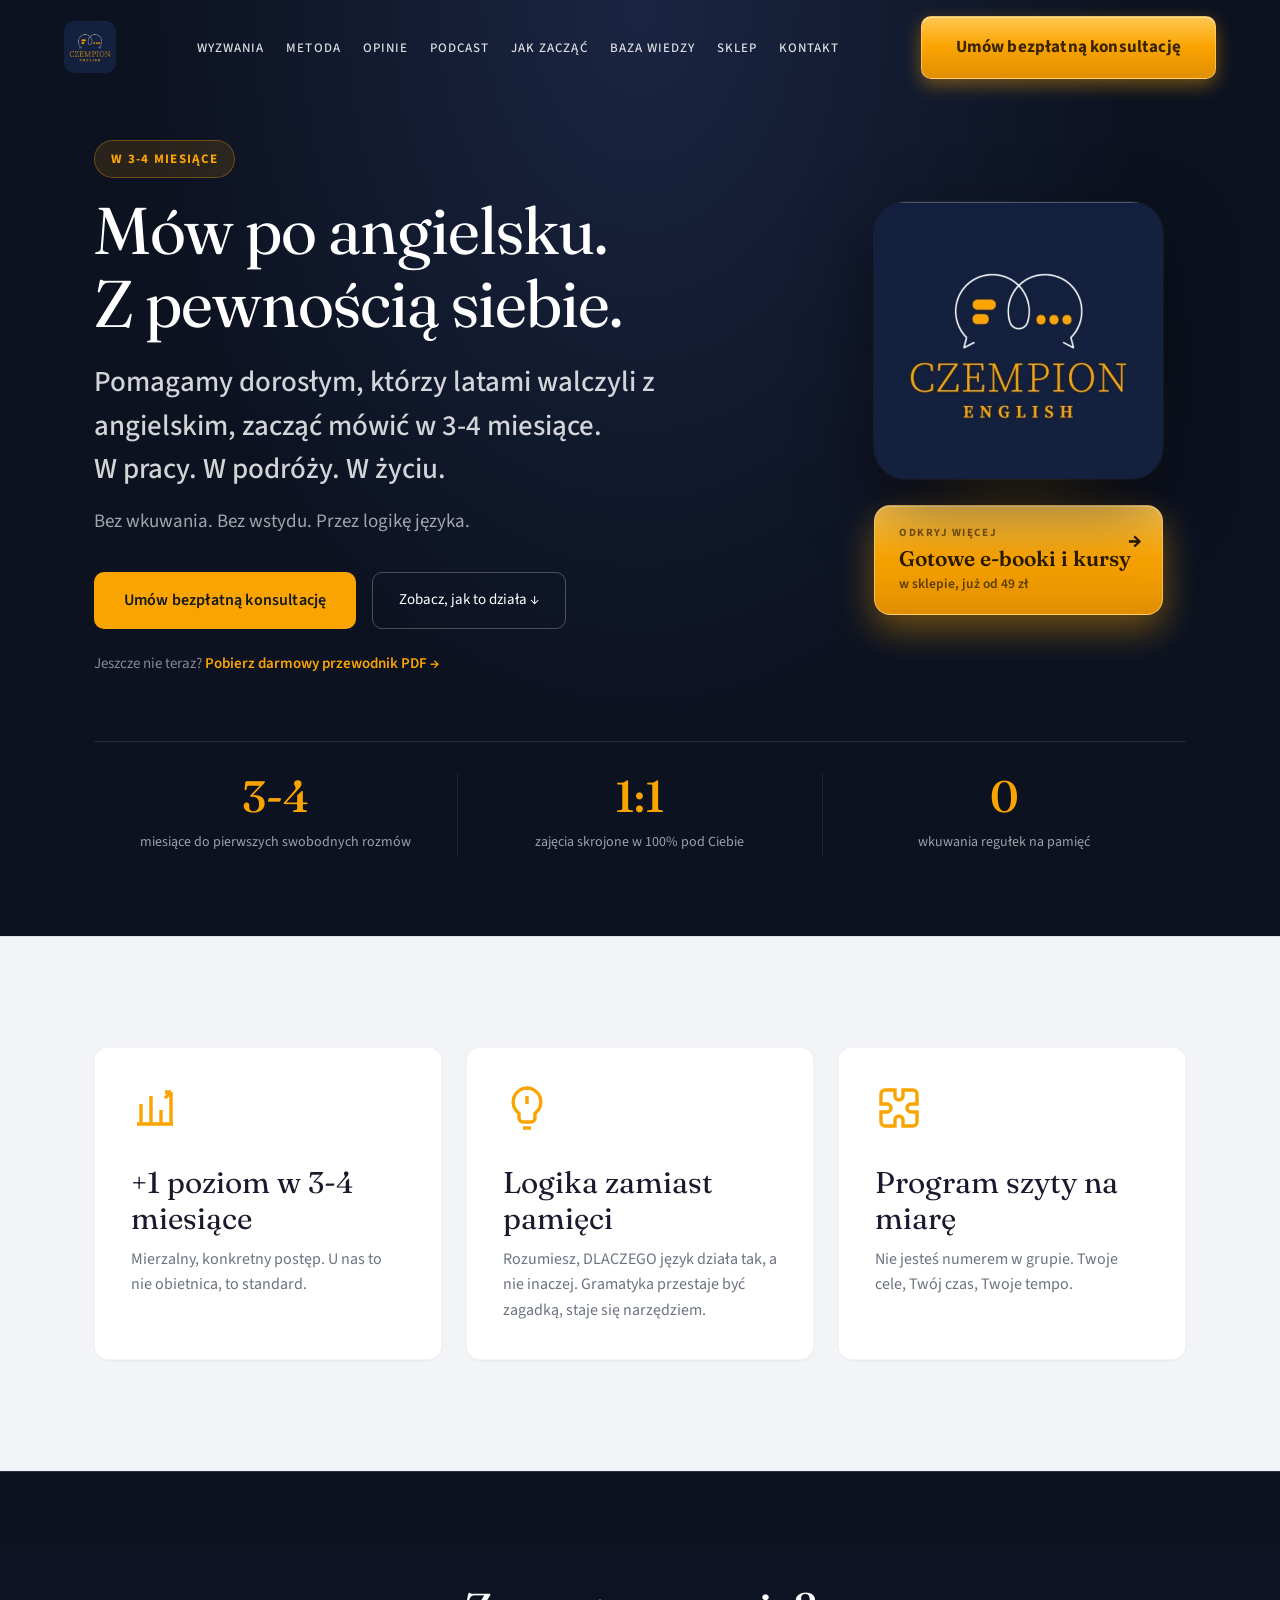
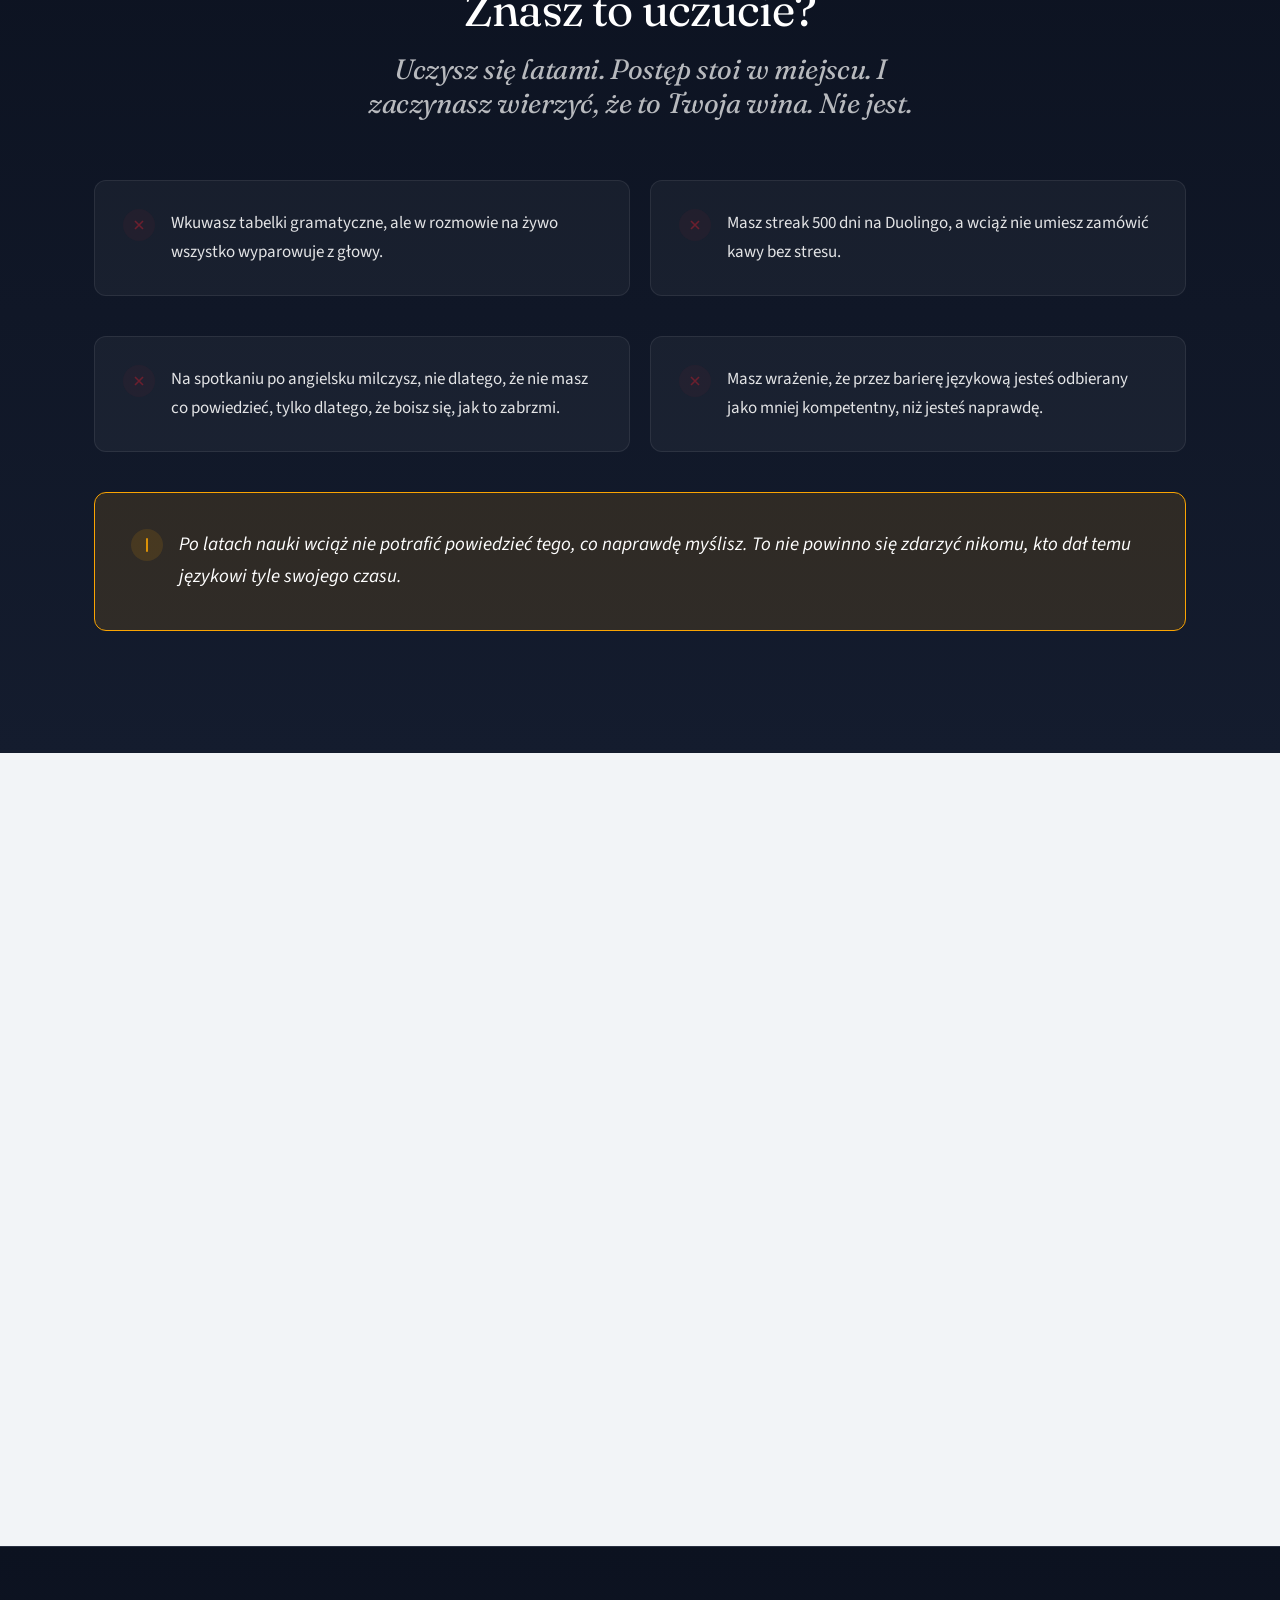
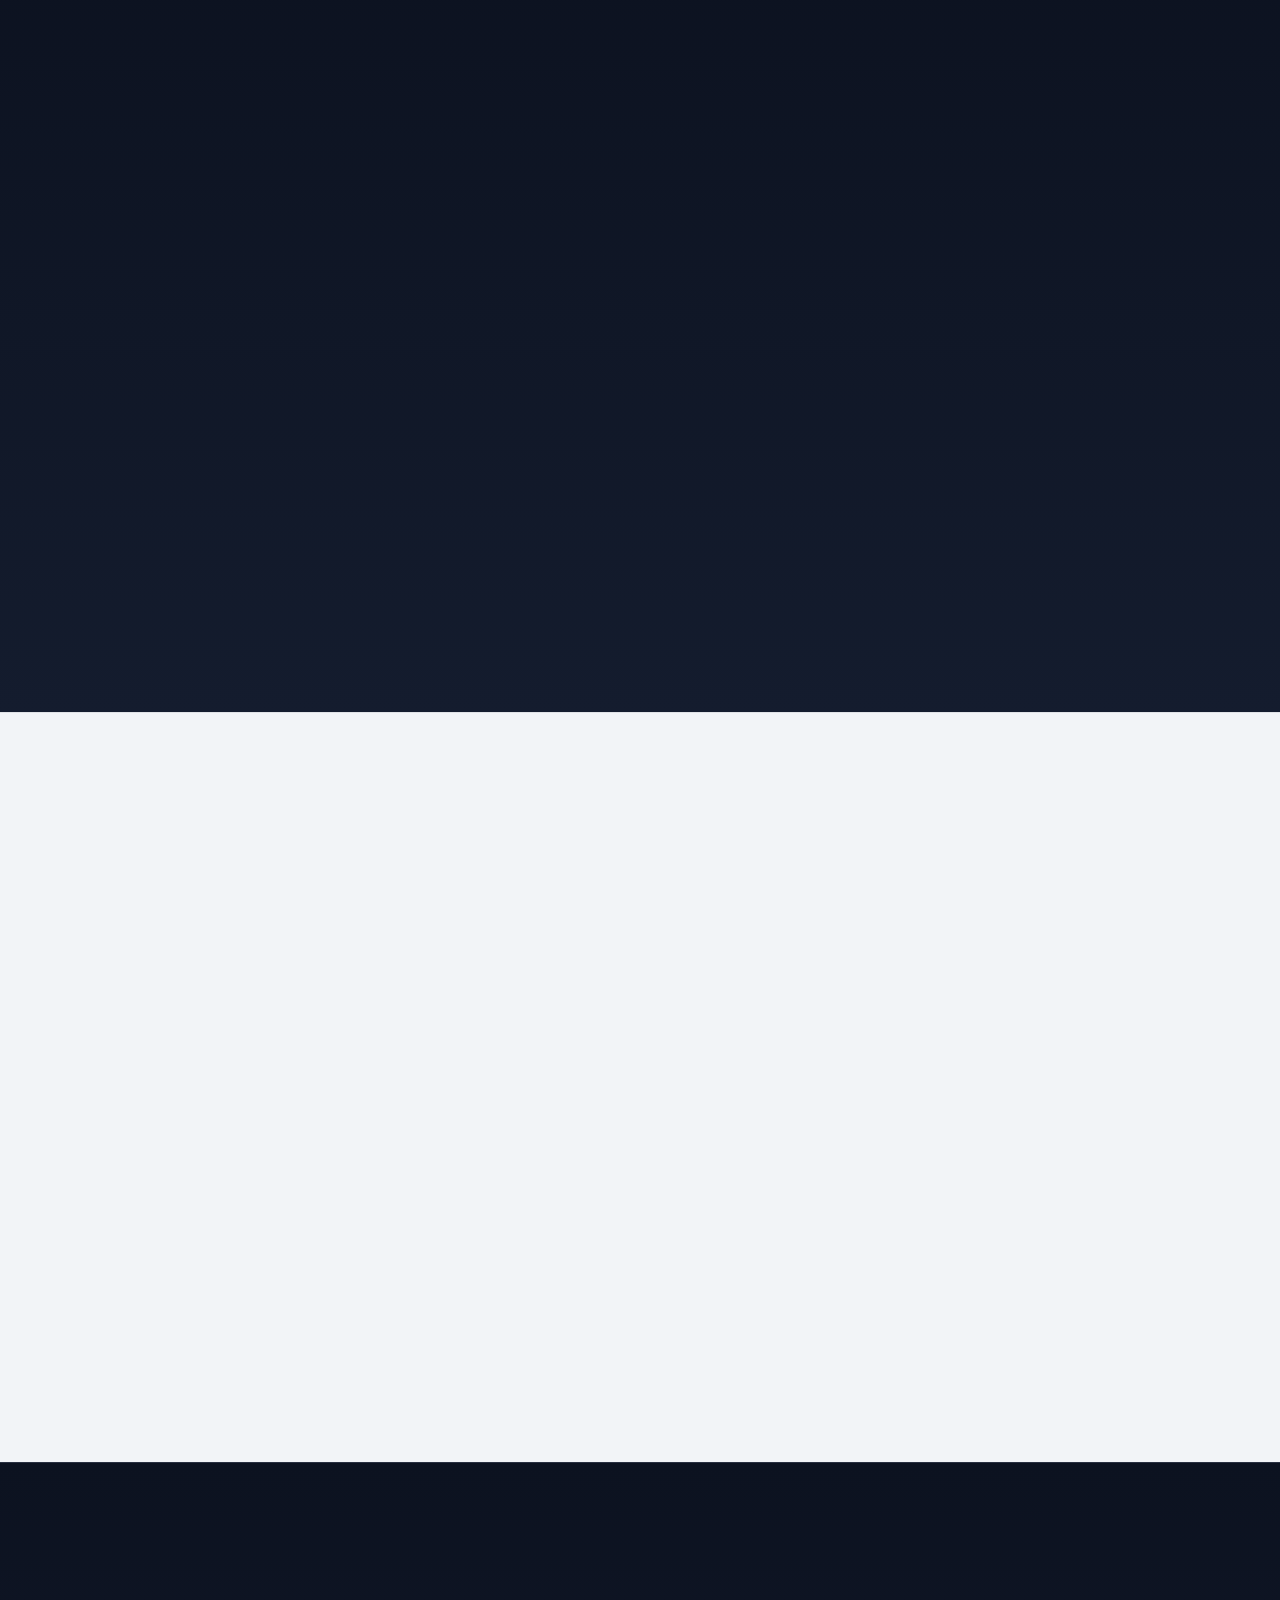
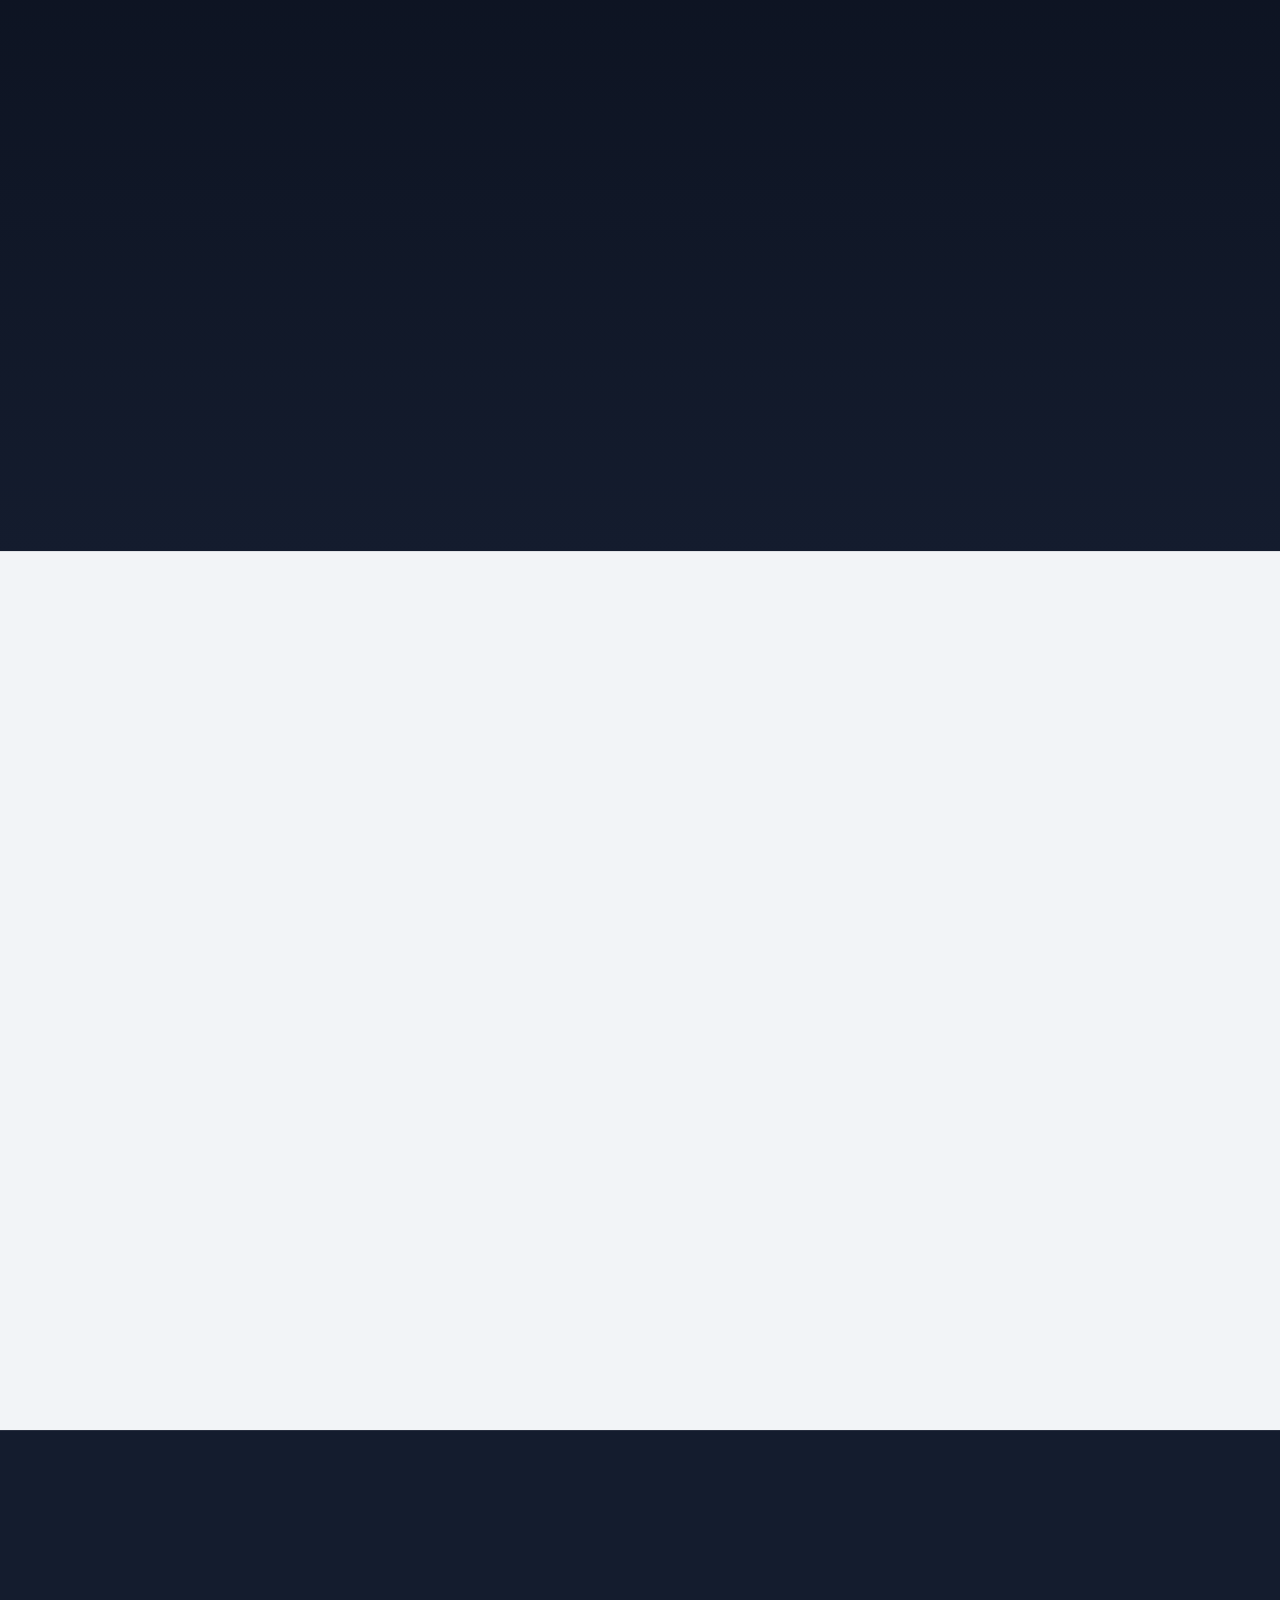
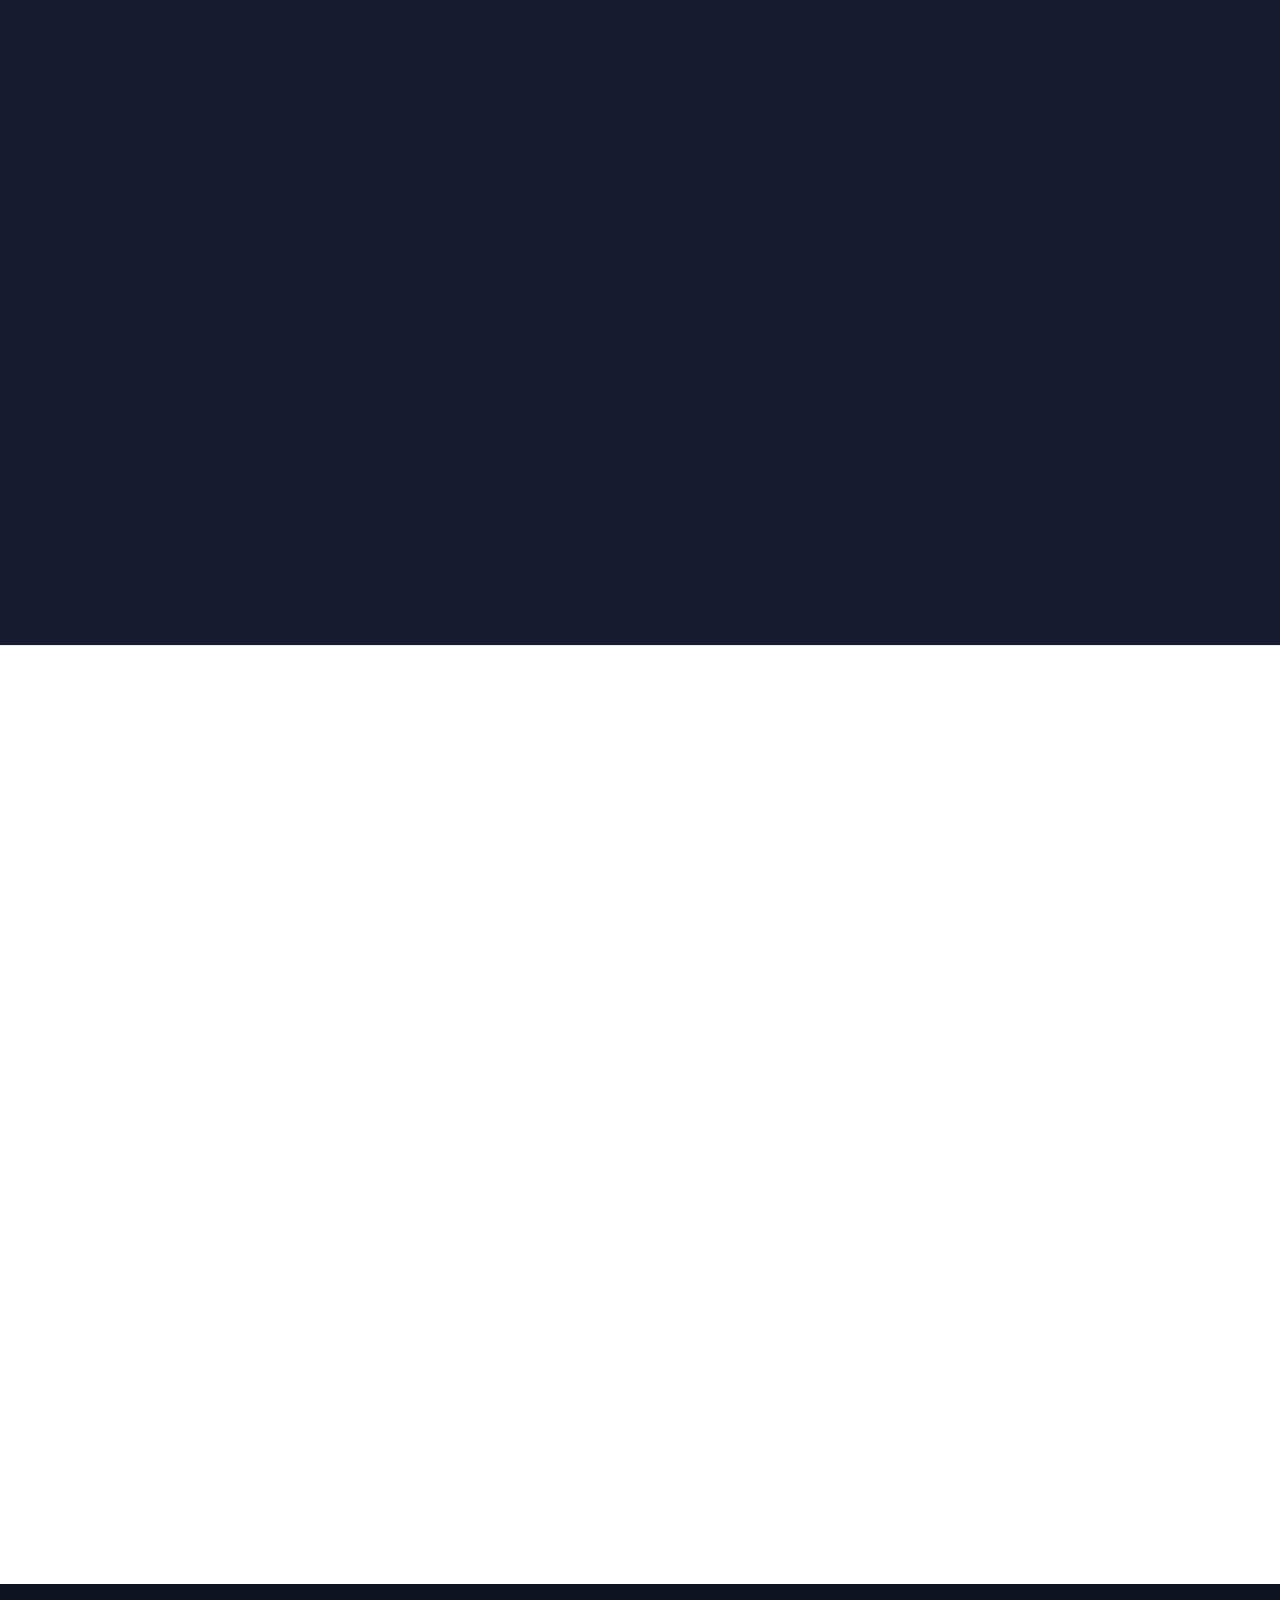
==== commit 55cb7c36: "main +" ====
--- a/index.html
+++ b/index.html
@@ -25,6 +25,8 @@
       <li><a href="#social">Opinie</a></li>
       <li><a href="#podcast">Podcast</a></li>
       <li><a href="#plan">Jak zacząć</a></li>
+      <li><a href="baza-wiedzy.html">Baza wiedzy</a></li>
+      <li><a href="sklep.html">Sklep</a></li>
       <li><a href="#kontakt">Kontakt</a></li>
     </ul>
     <a href="#kontakt" class="cta-primary nav-cta">Umów bezpłatną konsultację</a>
@@ -48,18 +50,11 @@
       </div>
       <div class="hero-visual fade-up">
         <img class="hero-logo" src="czempion_color_logo.webp" alt="Czempion English" width="380" height="366" decoding="async">
-        <a href="#social" class="hero-chip chip-a">
-          <span class="chip-stars">★★★★★</span>
-          <span class="chip-quote">„Wreszcie mówię na callach bez stresu.”</span>
-          <span class="chip-meta">Anna, marketing</span>
-        </a>
-        <a href="baza-wiedzy.html" class="hero-chip chip-b">
-          <span class="chip-ico"><svg viewBox="0 0 24 24" fill="none" stroke="currentColor" stroke-width="1.8"><path d="M14 3H7a1 1 0 00-1 1v16a1 1 0 001 1h10a1 1 0 001-1V8z"/><path d="M14 3v5h5"/><path d="M9 13h6M9 17h4"/></svg></span>
-          <span class="chip-txt"><strong>Baza wiedzy</strong><em>darmowe materiały i przewodniki</em></span>
-        </a>
-        <a href="sklep.html" class="hero-chip chip-c">
-          <span class="chip-ico"><svg viewBox="0 0 24 24" fill="none" stroke="currentColor" stroke-width="1.8"><path d="M6 6h15l-1.5 9h-12z"/><path d="M6 6L5 3H3"/><circle cx="9" cy="20" r="1.3"/><circle cx="18" cy="20" r="1.3"/></svg></span>
-          <span class="chip-txt"><strong>Sklep</strong><em>e-booki i kursy od 49 zł</em></span>
+        <a class="hero-rotator" id="heroRotator" href="baza-wiedzy.html">
+          <span class="rot-eyebrow">Odkryj więcej</span>
+          <span class="rot-main" id="rotMain">Ucz się za darmo</span>
+          <span class="rot-sub" id="rotSub">baza wiedzy: PDF-y, wideo, audio</span>
+          <span class="rot-arrow" aria-hidden="true">→</span>
         </a>
       </div>
     </div>
--- a/styles.css
+++ b/styles.css
@@ -49,13 +49,13 @@
 .nav-logo{display:flex;align-items:center}
 .nav-logo img{height:52px;width:52px;border-radius:10px;object-fit:cover;transition:transform .25s}
 .nav-logo:hover img{transform:scale(1.06)}
-.nav-links{display:flex;gap:28px;list-style:none}
-.nav-links a{font-size:14px;text-transform:uppercase;letter-spacing:.08em;font-weight:500;color:#fff;opacity:.85;transition:color .2s,opacity .2s}
+.nav-links{display:flex;gap:22px;list-style:none}
+.nav-links a{font-size:13px;text-transform:uppercase;letter-spacing:.08em;font-weight:500;color:#fff;opacity:.85;transition:color .2s,opacity .2s}
 .nav-links a:hover{opacity:1;color:var(--accent)}
 .nav-links a.active{opacity:1;color:var(--accent)}
 .burger{display:none;background:0;border:0;cursor:pointer;padding:8px;color:#fff}
 .burger svg{width:28px;height:28px}
-@media(max-width:1150px){
+@media(max-width:1200px){
   .nav-links,.nav-cta{display:none}
   .burger{display:block}
   body.nav-menu-open{overflow:hidden}
@@ -83,9 +83,9 @@
 .hero-grid{display:grid;grid-template-columns:1.35fr .65fr;gap:60px;align-items:center;width:100%;position:relative;z-index:2}
 .hero-copy{text-align:left;min-width:0}
 .nb{white-space:nowrap}
-.hero-visual{position:relative;display:flex;align-items:center;justify-content:center;min-height:300px}
+.hero-visual{position:relative;display:flex;flex-direction:column;align-items:center;justify-content:center;min-height:300px}
 .hero-visual::before{content:"";position:absolute;width:78%;aspect-ratio:1;border-radius:50%;background:radial-gradient(circle,rgba(250,164,2,.40),rgba(250,164,2,0) 68%);filter:blur(38px);z-index:0}
-.hero-logo{position:relative;z-index:1;width:min(380px,90%);height:auto;border-radius:32px;box-shadow:0 28px 70px rgba(0,0,0,.5),0 0 0 1px rgba(255,255,255,.06);transition:transform .45s ease}
+.hero-logo{position:relative;z-index:1;width:min(340px,86%);height:auto;border-radius:32px;box-shadow:0 28px 70px rgba(0,0,0,.5),0 0 0 1px rgba(255,255,255,.06);transition:transform .45s ease}
 .hero-visual:hover .hero-logo{transform:translateY(-6px)}
 @media(max-width:1000px){
   .hero-grid{grid-template-columns:1fr;gap:36px;text-align:center}
@@ -405,19 +405,15 @@
 .hero-hook a{color:var(--accent);font-weight:600;text-decoration:none;border-bottom:1px solid transparent;transition:border-color .2s}
 .hero-hook a:hover{border-bottom-color:var(--accent)}
 
-.hero-chip{position:absolute;z-index:3;display:flex;align-items:center;gap:11px;max-width:240px;background:rgba(17,24,40,.74);backdrop-filter:blur(12px);-webkit-backdrop-filter:blur(12px);border:1px solid rgba(255,255,255,.12);border-radius:14px;padding:12px 14px;box-shadow:0 18px 44px rgba(0,0,0,.45);color:#fff;text-decoration:none;animation:chipFloat 6s ease-in-out infinite;transition:border-color .25s,background .25s}
-.hero-chip:hover{border-color:var(--accent-border);background:rgba(23,32,52,.92)}
-.hero-chip .chip-ico{width:38px;height:38px;flex:0 0 auto;border-radius:10px;background:var(--accent-soft);color:var(--accent);display:flex;align-items:center;justify-content:center}
-.hero-chip .chip-ico svg{width:20px;height:20px}
-.hero-chip .chip-txt strong{display:block;font-size:14px;font-weight:700;line-height:1.2}
-.hero-chip .chip-txt em{display:block;font-style:normal;font-size:12.5px;color:rgba(255,255,255,.6);margin-top:3px;line-height:1.3}
-.chip-a{flex-direction:column;align-items:flex-start;gap:5px;max-width:228px;top:3%;left:-15%;animation-delay:0s}
-.chip-a .chip-stars{color:var(--accent);font-size:12px;letter-spacing:2px}
-.chip-a .chip-quote{font-size:13.5px;line-height:1.4;font-weight:500}
-.chip-a .chip-meta{font-size:12px;color:rgba(255,255,255,.55)}
-.chip-b{bottom:15%;left:-13%;animation-delay:-2s}
-.chip-c{bottom:-3%;right:-3%;animation-delay:-4s}
-@keyframes chipFloat{0%,100%{transform:translateY(0)}50%{transform:translateY(-10px)}}
+.hero-rotator{position:relative;display:flex;flex-direction:column;align-items:flex-start;gap:3px;margin-top:26px;width:min(340px,86%);background:linear-gradient(180deg,#FFC74F 0%,var(--accent) 48%,#E08E00 100%);color:#2a1a00;border:1px solid rgba(255,214,130,.65);border-radius:16px;padding:18px 24px;text-decoration:none;box-shadow:0 14px 36px rgba(250,164,2,.42),inset 0 1px 0 rgba(255,255,255,.5);transition:transform .2s,box-shadow .2s}
+.hero-rotator:hover{transform:translateY(-3px);box-shadow:0 20px 46px rgba(250,164,2,.58),inset 0 1px 0 rgba(255,255,255,.55)}
+.rot-eyebrow{font-size:11px;font-weight:700;letter-spacing:.14em;text-transform:uppercase;color:rgba(42,26,0,.62)}
+.rot-main{font-family:'Fraunces',serif;font-size:21px;font-weight:600;line-height:1.15}
+.rot-sub{font-size:13.5px;font-weight:600;color:rgba(42,26,0,.72)}
+.rot-arrow{position:absolute;top:16px;right:20px;font-size:22px;font-weight:700;color:#2a1a00;transition:transform .2s}
+.hero-rotator:hover .rot-arrow{transform:translateX(4px)}
+.rot-main,.rot-sub{transition:opacity .3s ease,transform .3s ease;will-change:opacity,transform}
+.hero-rotator.rot-swap .rot-main,.hero-rotator.rot-swap .rot-sub{opacity:0;transform:translateY(-8px)}
 
 .hero-stats{display:flex;margin-top:64px;border-top:1px solid rgba(255,255,255,.1);padding-top:32px;position:relative;z-index:2}
 .hero-stat{flex:1;text-align:center;padding:0 22px;border-left:1px solid rgba(255,255,255,.08)}
@@ -425,7 +421,6 @@
 .hero-stat strong{display:block;font-family:'Fraunces',serif;font-size:clamp(30px,3.6vw,44px);color:var(--accent);line-height:1;font-weight:500;margin-bottom:8px}
 .hero-stat span{font-size:14px;color:rgba(255,255,255,.6);line-height:1.4}
 
-@media(max-width:1100px){.hero-chip{display:none}}
 @media(max-width:640px){
   .hero-stats{flex-direction:column;margin-top:44px;padding-top:0;border-top:0}
   .hero-stat{flex:none;border-left:0;border-top:1px solid rgba(255,255,255,.1);padding:20px 0}
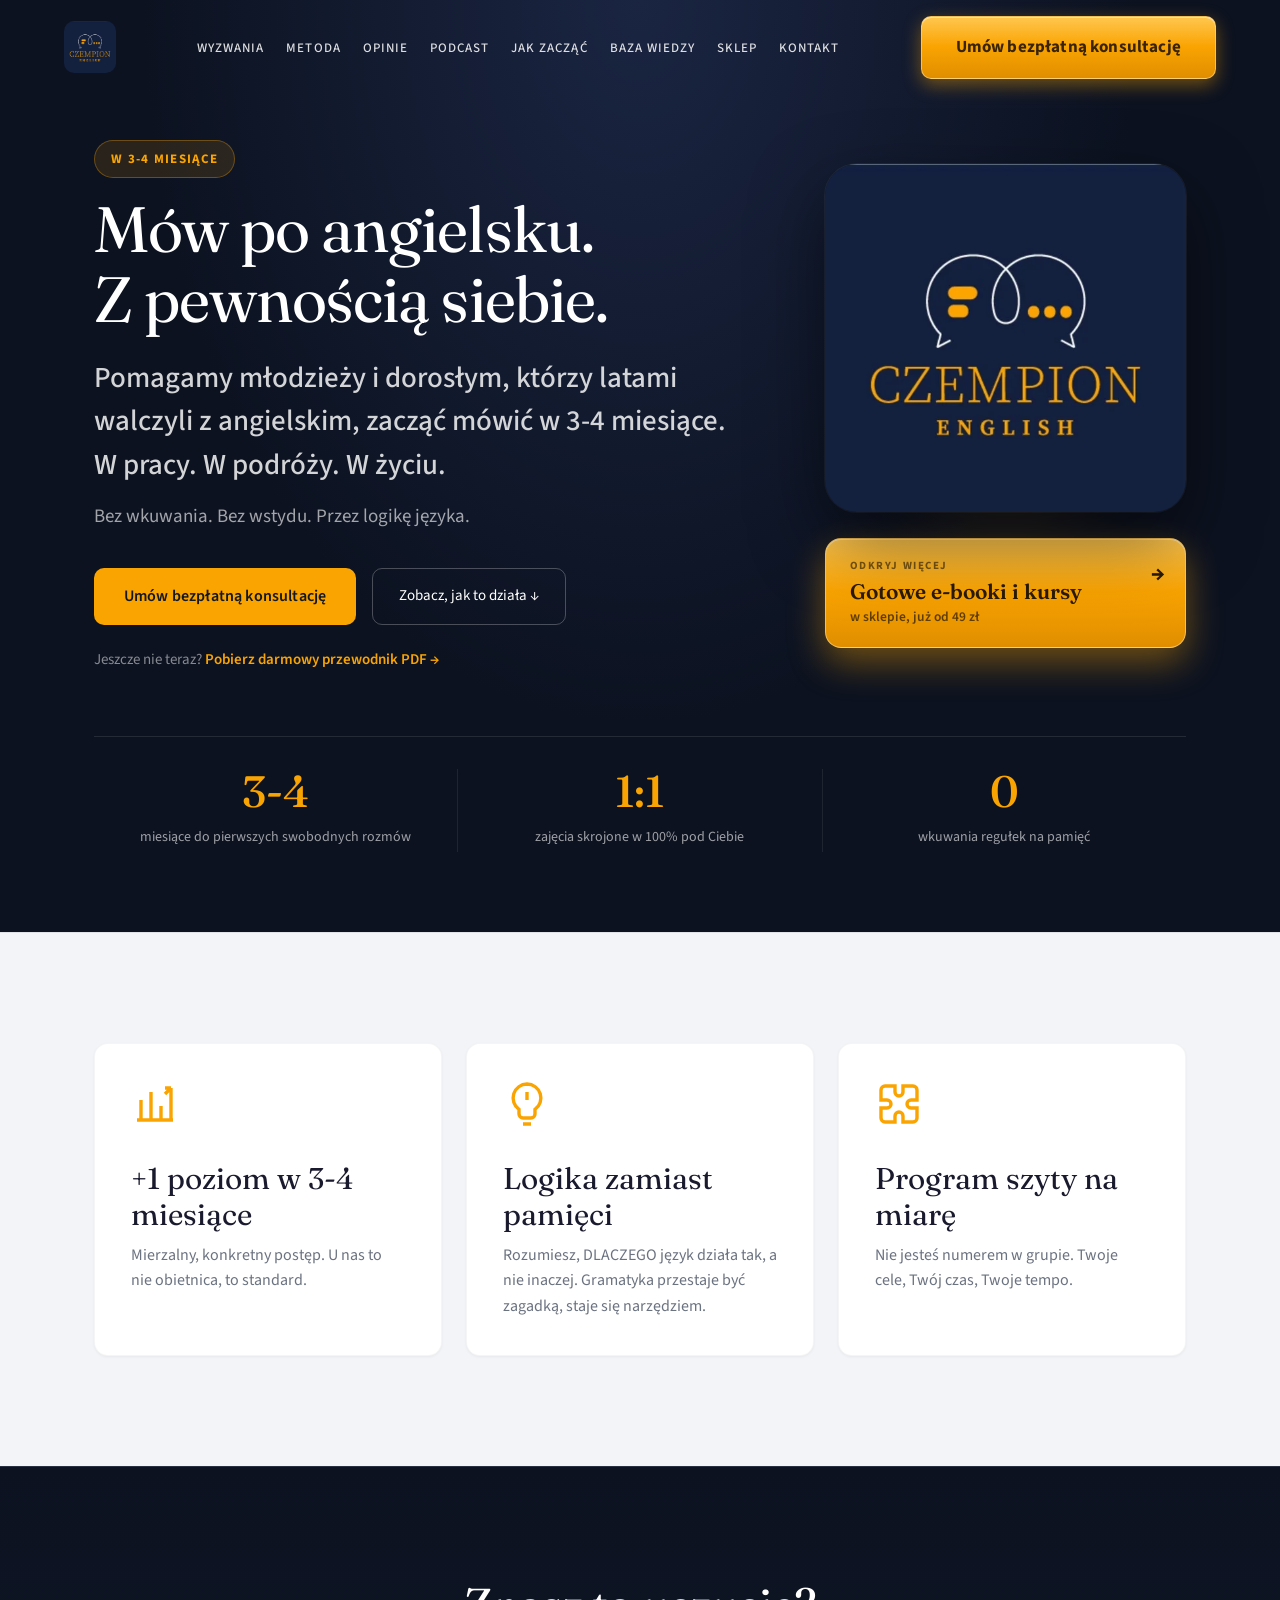
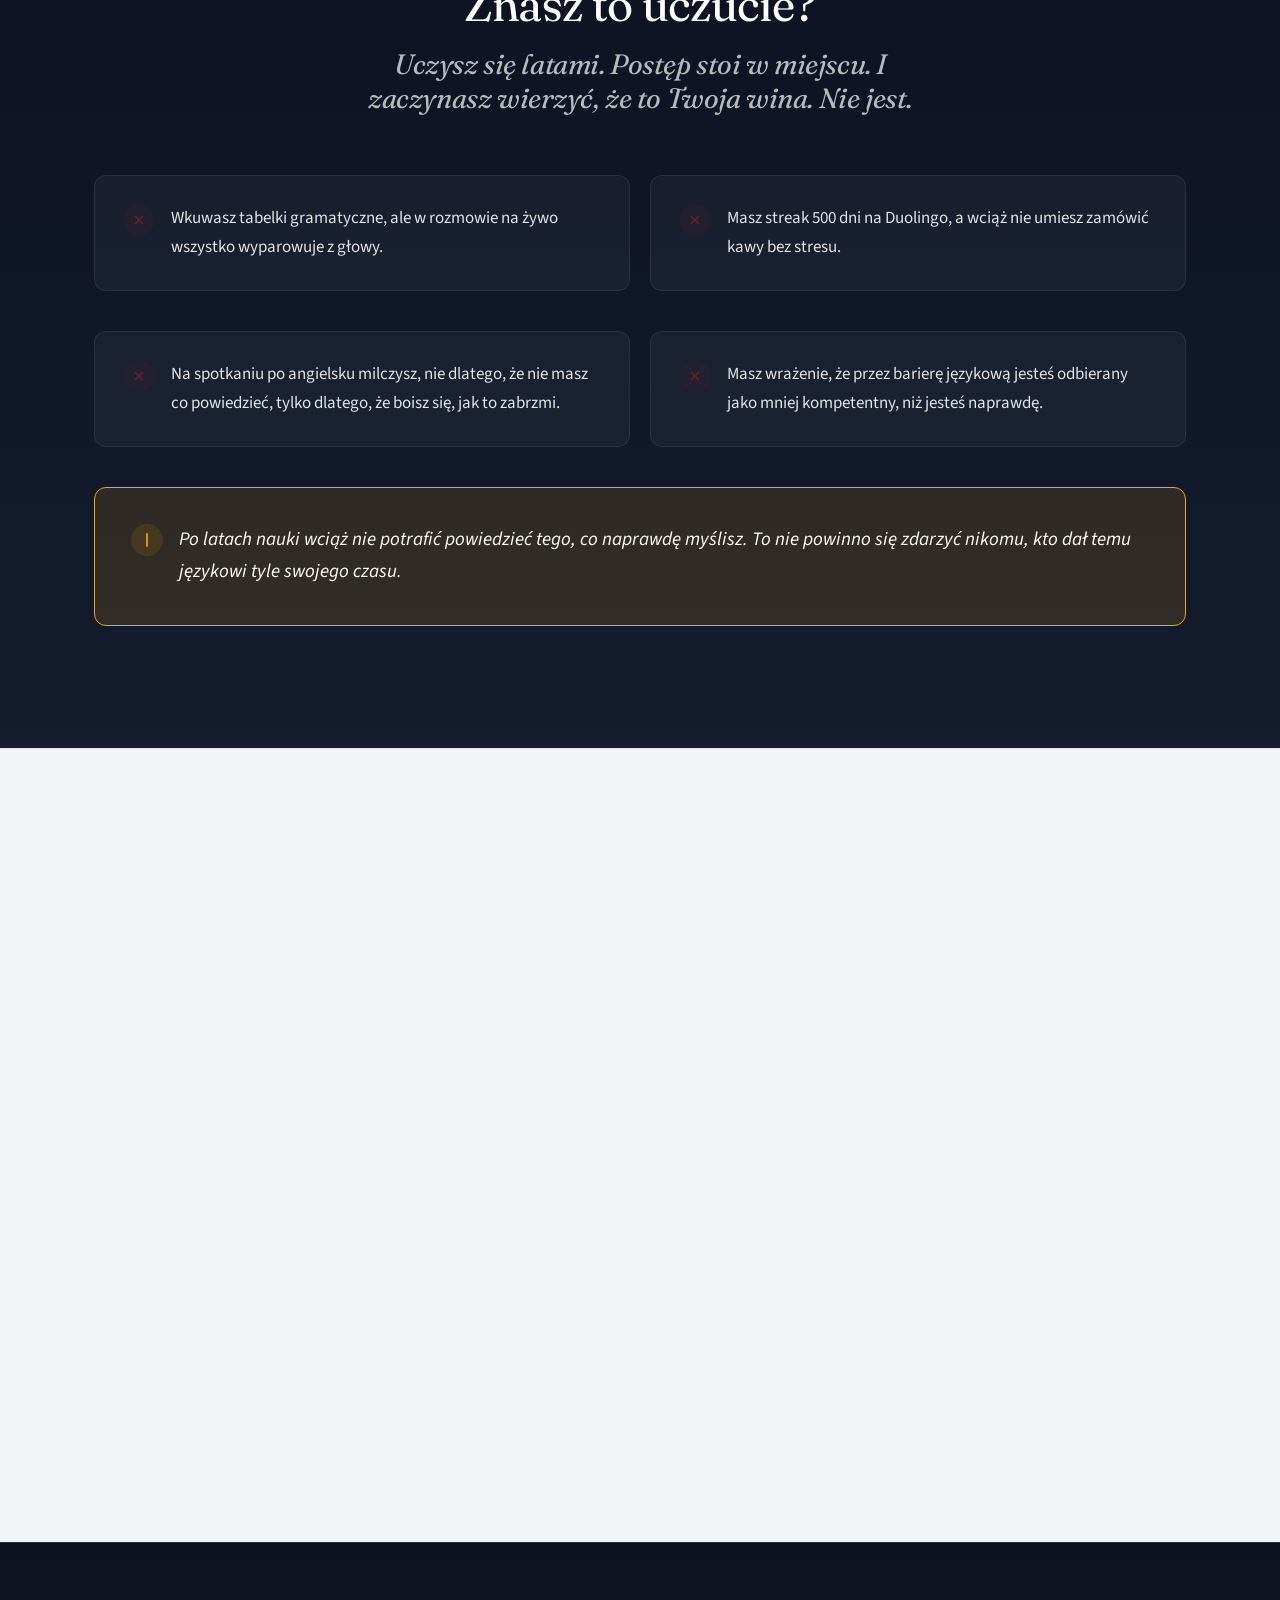
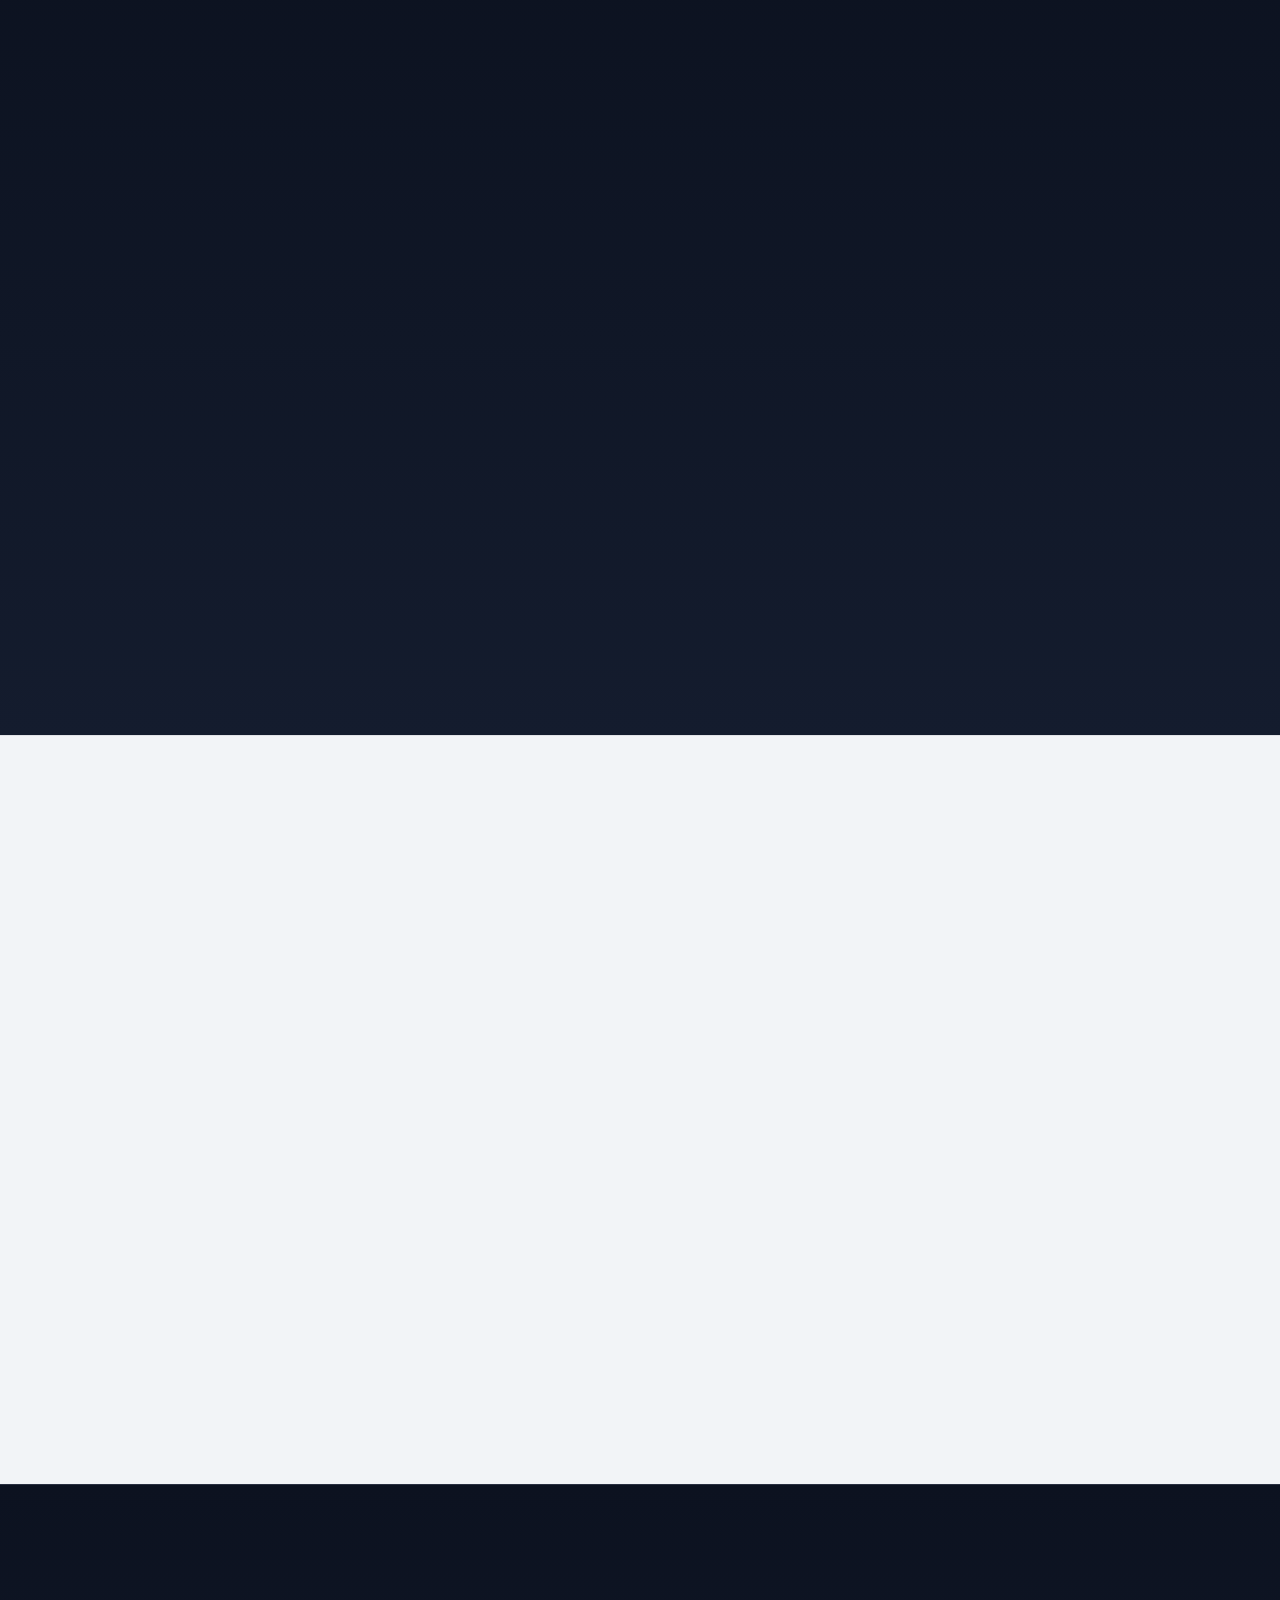
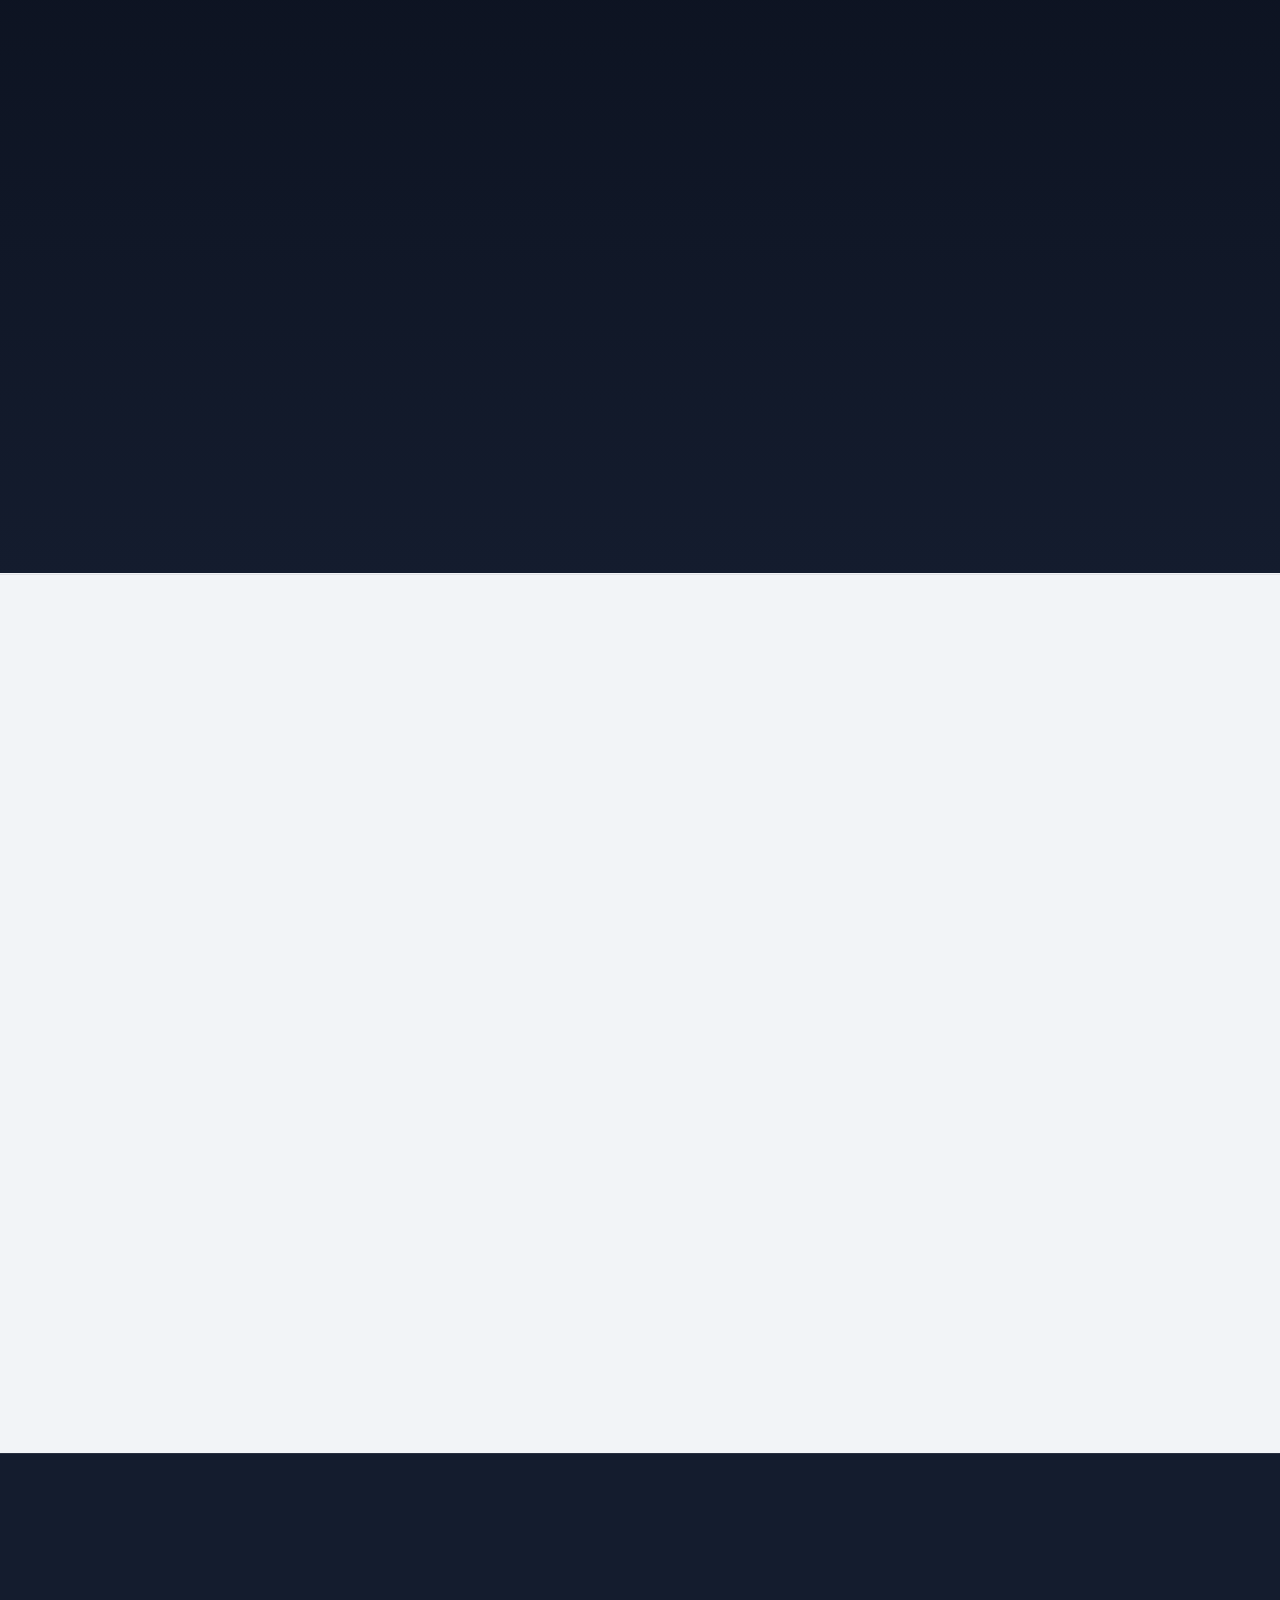
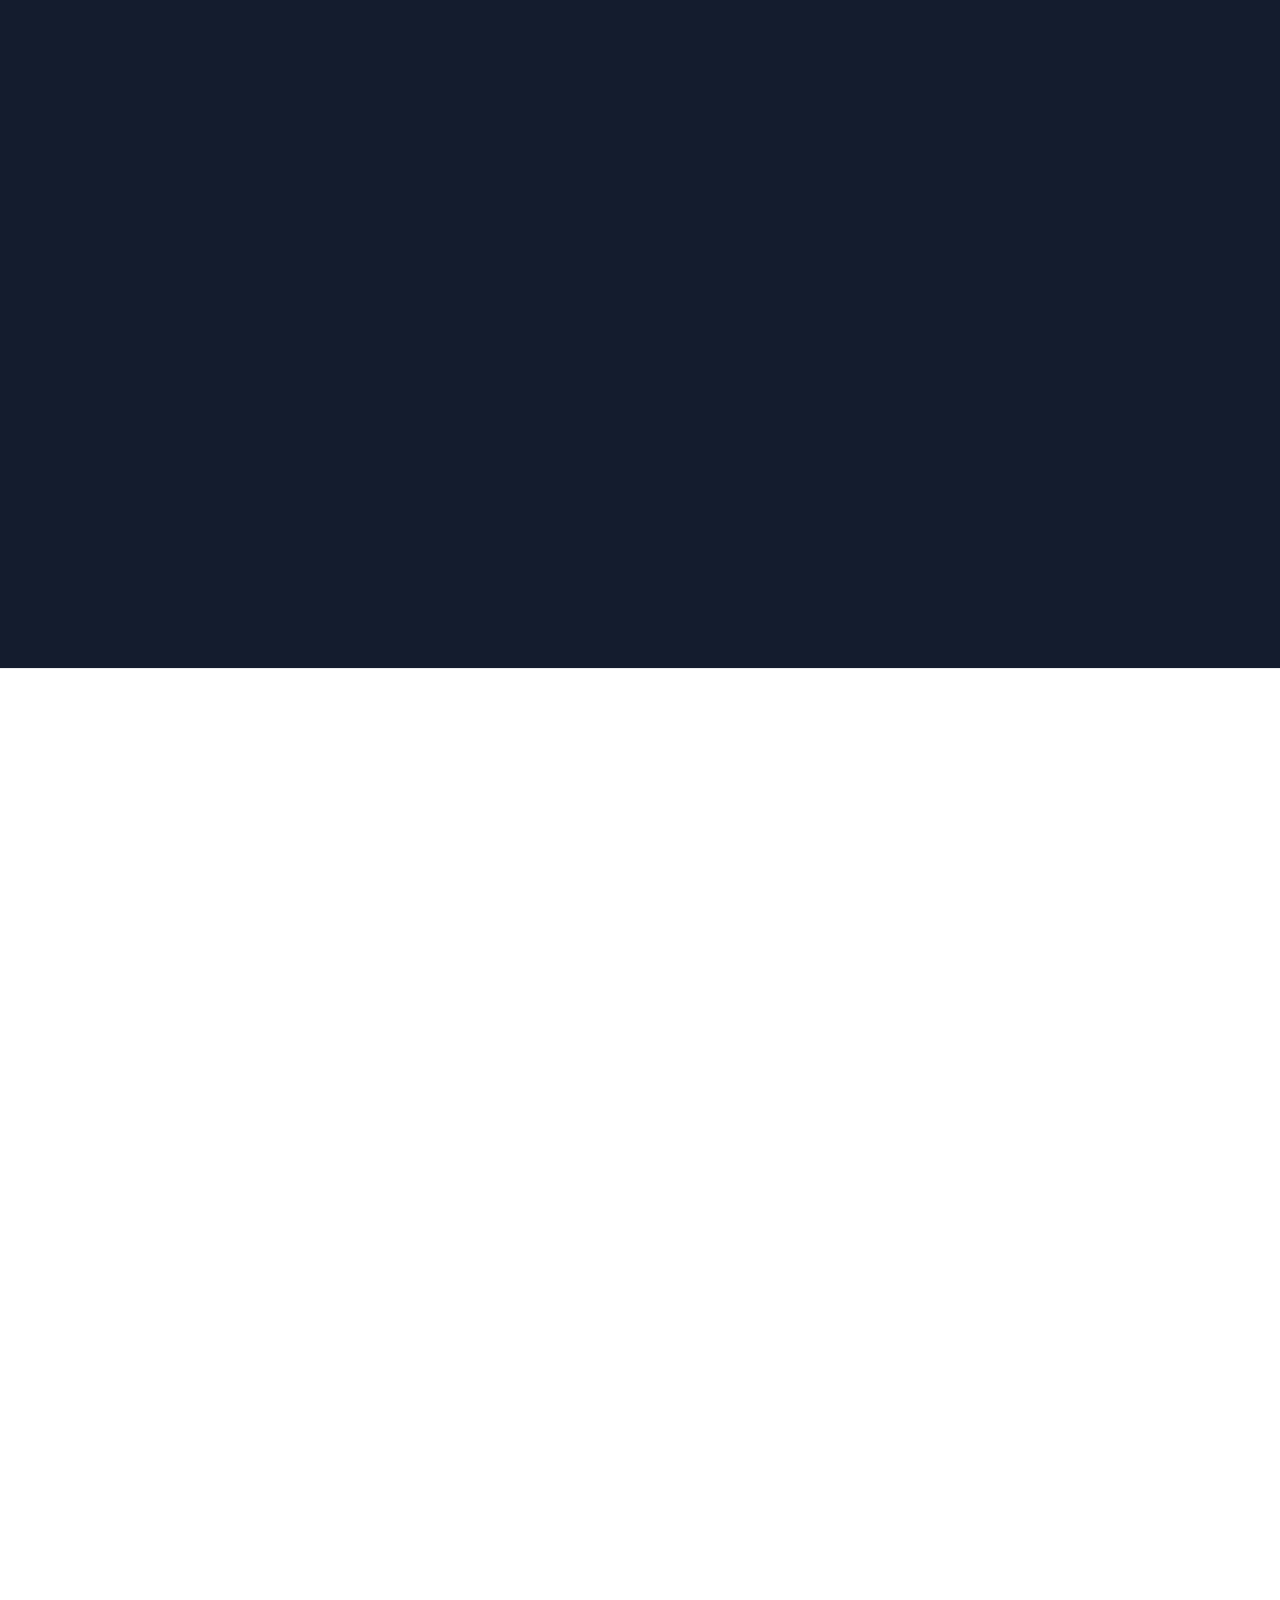
==== commit f46c5572: "justyna feedack" ====
--- a/index.html
+++ b/index.html
@@ -40,7 +40,7 @@
       <div class="hero-copy">
         <span class="pill fade-up">W 3-4 miesiące</span>
         <h1 class="fade-up"><span class="nb">Mów po angielsku.</span><br><span class="nb">Z pewnością siebie.</span></h1>
-        <p class="oneliner fade-up">Pomagamy dorosłym, którzy latami walczyli z angielskim, zacząć mówić w 3-4 miesiące.<br><span class="nb">W pracy. W podróży. W życiu.</span></p>
+        <p class="oneliner fade-up">Pomagamy młodzieży i dorosłym, którzy latami walczyli z angielskim, zacząć mówić w 3-4 miesiące.<br><span class="nb">W pracy. W podróży. W życiu.</span></p>
         <p class="sub fade-up">Bez wkuwania. Bez wstydu. Przez logikę języka.</p>
         <div class="hero-ctas fade-up">
           <a href="#kontakt" class="cta-primary">Umów bezpłatną konsultację</a>
@@ -147,7 +147,7 @@
       <div class="guide-col reveal">
         <h4>Kompetencja</h4>
         <ul class="comp-list">
-          <li><svg class="ic" viewBox="0 0 24 24" fill="none" stroke="currentColor" stroke-width="1.8"><circle cx="12" cy="8" r="4"/><path d="M4 21v-1a6 6 0 016-6h4a6 6 0 016 6v1"/></svg><span>Setki dorosłych uczniów, którzy w 3-4 miesiące podnieśli swój poziom o minimum jeden stopień.</span></li>
+          <li><svg class="ic" viewBox="0 0 24 24" fill="none" stroke="currentColor" stroke-width="1.8"><circle cx="12" cy="8" r="4"/><path d="M4 21v-1a6 6 0 016-6h4a6 6 0 016 6v1"/></svg><span>Setki uczniów, zarówno młodzieży, jak i dorosłych, którzy w 3-4 miesiące podnieśli swój poziom o minimum jeden stopień.</span></li>
           <li><svg class="ic" viewBox="0 0 24 24" fill="none" stroke="currentColor" stroke-width="1.8"><path d="M12 2a7 7 0 00-4 12.7V17a2 2 0 002 2h4a2 2 0 002-2v-2.3A7 7 0 0012 2z"/></svg><span>Autorska metoda oparta na logice języka, nie na wkuwaniu ani na gamifikacji.</span></li>
           <li><svg class="ic" viewBox="0 0 24 24" fill="none" stroke="currentColor" stroke-width="1.8"><path d="M12 2l2.5 5.5L20 9l-4 4 1 6-5-3-5 3 1-6-4-4 5.5-1.5L12 2z"/></svg><span>Indywidualny plan, który ewoluuje razem z Tobą, bo Twoje cele to nie cele grupy.</span></li>
         </ul>
--- a/styles.css
+++ b/styles.css
@@ -27,7 +27,7 @@
 html{scroll-behavior:smooth;scroll-padding-top:90px;-webkit-text-size-adjust:100%}
 body{font-family:'Source Sans 3',system-ui,-apple-system,sans-serif;font-size:18px;line-height:1.7;color:var(--text-dark);background:var(--bg-light);-webkit-font-smoothing:antialiased;text-rendering:optimizeLegibility}
 h1,h2,h3,h4{font-family:'Fraunces',Georgia,serif;line-height:1.2;letter-spacing:-.015em;font-weight:400}
-h1{font-size:clamp(34px,5.6vw,66px)}
+h1{font-size:clamp(34px,5vw,66px)}
 h2{font-size:clamp(30px,3.6vw,48px)}
 h3{font-size:clamp(20px,2.2vw,28px);color:var(--text-muted);font-weight:400;font-style:italic}
 p{font-size:18px}
@@ -80,12 +80,12 @@
 /* ---------- Hero ---------- */
 .hero{min-height:100vh;min-height:100dvh;display:flex;flex-direction:column;justify-content:center;padding:140px 0 80px;background:radial-gradient(ellipse at top,#1a2542 0%,var(--bg-dark) 55%);color:#fff;content-visibility:visible}
 .hero>.container{width:100%}
-.hero-grid{display:grid;grid-template-columns:1.35fr .65fr;gap:60px;align-items:center;width:100%;position:relative;z-index:2}
+.hero-grid{display:grid;grid-template-columns:1.3fr .7fr;gap:60px;align-items:center;width:100%;position:relative;z-index:2}
 .hero-copy{text-align:left;min-width:0}
 .nb{white-space:nowrap}
 .hero-visual{position:relative;display:flex;flex-direction:column;align-items:center;justify-content:center;min-height:300px}
 .hero-visual::before{content:"";position:absolute;width:78%;aspect-ratio:1;border-radius:50%;background:radial-gradient(circle,rgba(250,164,2,.40),rgba(250,164,2,0) 68%);filter:blur(38px);z-index:0}
-.hero-logo{position:relative;z-index:1;width:min(340px,86%);height:auto;border-radius:32px;box-shadow:0 28px 70px rgba(0,0,0,.5),0 0 0 1px rgba(255,255,255,.06);transition:transform .45s ease}
+.hero-logo{position:relative;z-index:1;width:min(420px,100%);height:auto;border-radius:32px;box-shadow:0 28px 70px rgba(0,0,0,.5),0 0 0 1px rgba(255,255,255,.06);transition:transform .45s ease}
 .hero-visual:hover .hero-logo{transform:translateY(-6px)}
 @media(max-width:1000px){
   .hero-grid{grid-template-columns:1fr;gap:36px;text-align:center}
@@ -260,7 +260,7 @@
 @media(prefers-reduced-motion:reduce){*,*::before,*::after{animation-duration:.01ms!important;transition-duration:.01ms!important}.reveal{opacity:1;transform:none}.fade-up{opacity:1;transform:none;animation:none}}
 
 /* ---------- Łamanie tekstu ---------- */
-p,li,span{overflow-wrap:break-word;-webkit-hyphens:auto;hyphens:auto}
+p,li,span{overflow-wrap:break-word;-webkit-hyphens:manual;hyphens:manual;text-wrap:pretty}
 h1,h2,h3,h4{overflow-wrap:break-word;-webkit-hyphens:none;hyphens:none;text-wrap:balance}
 
 /* ---------- Telefony ---------- */
@@ -405,7 +405,7 @@
 .hero-hook a{color:var(--accent);font-weight:600;text-decoration:none;border-bottom:1px solid transparent;transition:border-color .2s}
 .hero-hook a:hover{border-bottom-color:var(--accent)}
 
-.hero-rotator{position:relative;display:flex;flex-direction:column;align-items:flex-start;gap:3px;margin-top:26px;width:min(340px,86%);background:linear-gradient(180deg,#FFC74F 0%,var(--accent) 48%,#E08E00 100%);color:#2a1a00;border:1px solid rgba(255,214,130,.65);border-radius:16px;padding:18px 24px;text-decoration:none;box-shadow:0 14px 36px rgba(250,164,2,.42),inset 0 1px 0 rgba(255,255,255,.5);transition:transform .2s,box-shadow .2s}
+.hero-rotator{position:relative;display:flex;flex-direction:column;align-items:flex-start;gap:3px;margin-top:26px;width:min(420px,100%);background:linear-gradient(180deg,#FFC74F 0%,var(--accent) 48%,#E08E00 100%);color:#2a1a00;border:1px solid rgba(255,214,130,.65);border-radius:16px;padding:18px 24px;text-decoration:none;box-shadow:0 14px 36px rgba(250,164,2,.42),inset 0 1px 0 rgba(255,255,255,.5);transition:transform .2s,box-shadow .2s}
 .hero-rotator:hover{transform:translateY(-3px);box-shadow:0 20px 46px rgba(250,164,2,.58),inset 0 1px 0 rgba(255,255,255,.55)}
 .rot-eyebrow{font-size:11px;font-weight:700;letter-spacing:.14em;text-transform:uppercase;color:rgba(42,26,0,.62)}
 .rot-main{font-family:'Fraunces',serif;font-size:21px;font-weight:600;line-height:1.15}
@@ -426,3 +426,49 @@
   .hero-stat{flex:none;border-left:0;border-top:1px solid rgba(255,255,255,.1);padding:20px 0}
   .hero-stat strong{font-size:32px;margin-bottom:4px}
 }
+
+/* ===========================================================
+   Baza wiedzy: stan "wkrótce" (gdy brak pliku/linku)
+   =========================================================== */
+.kb-soon{display:inline-flex;align-items:center;gap:7px;margin-top:4px;font-size:14px;font-weight:600;color:var(--text-muted);opacity:.85}
+.kb-soon::before{content:"";width:7px;height:7px;border-radius:50%;background:var(--text-muted);opacity:.6}
+
+/* ===========================================================
+   Sklep: ekran zamówienia (checkout) + Przelewy24
+   =========================================================== */
+body.modal-open{overflow:hidden}
+.checkout-overlay{position:fixed;inset:0;z-index:2000;display:flex;align-items:center;justify-content:center;padding:20px;background:rgba(8,12,20,.74);backdrop-filter:blur(5px);-webkit-backdrop-filter:blur(5px);animation:coFade .2s ease}
+@keyframes coFade{from{opacity:0}to{opacity:1}}
+.checkout-card{position:relative;width:100%;max-width:480px;max-height:calc(100vh - 40px);overflow-y:auto;background:#fff;color:var(--text-dark);border-radius:20px;padding:32px 32px 28px;box-shadow:0 30px 80px rgba(0,0,0,.5);animation:coRise .25s ease}
+@keyframes coRise{from{opacity:0;transform:translateY(14px)}to{opacity:1;transform:translateY(0)}}
+.checkout-close{position:absolute;top:14px;right:16px;background:none;border:0;font-size:28px;line-height:1;color:var(--text-muted);cursor:pointer;padding:4px;z-index:2}
+.checkout-close:hover{color:var(--text-dark)}
+.checkout-eyebrow{font-size:12px;font-weight:700;letter-spacing:.1em;text-transform:uppercase;color:var(--accent)}
+.checkout-product{display:flex;gap:16px;align-items:flex-start;margin:14px 0 18px;padding-bottom:18px;border-bottom:1px solid rgba(20,24,31,.1)}
+.checkout-media{flex:0 0 92px;width:92px;height:92px;border-radius:12px;overflow:hidden}
+.checkout-media img{width:100%;height:100%;object-fit:cover;display:block}
+.checkout-media-ph{display:flex;align-items:center;justify-content:center;background:linear-gradient(150deg,#FFF3DC,#FAD79A);border:1px solid var(--accent-border)}
+.checkout-media-ph svg{width:40px;height:40px;color:var(--accent-hover)}
+.checkout-pinfo{min-width:0}
+.checkout-name{font-family:'Fraunces',serif;font-size:22px;font-weight:600;margin:0 0 6px;line-height:1.22}
+.checkout-desc{font-size:14px;line-height:1.5;color:var(--text-muted);margin:0}
+.checkout-benefits{list-style:none;margin:0 0 18px;padding:0;display:flex;flex-direction:column;gap:9px}
+.checkout-benefits li{position:relative;padding-left:27px;font-size:14.5px;color:var(--text-dark)}
+.checkout-benefits li::before{content:"";position:absolute;left:0;top:1px;width:18px;height:18px;border-radius:50%;background:var(--accent-soft) url("data:image/svg+xml,%3Csvg xmlns='http://www.w3.org/2000/svg' viewBox='0 0 24 24' fill='none' stroke='%23E89200' stroke-width='3' stroke-linecap='round' stroke-linejoin='round'%3E%3Cpath d='M20 6 9 17l-5-5'/%3E%3C/svg%3E") center / 12px no-repeat}
+.checkout-news{display:flex;align-items:flex-start;gap:10px;font-size:14.5px;line-height:1.4;color:var(--text-dark);background:var(--accent-soft);border:1px solid var(--accent-border);border-radius:11px;padding:12px 14px;margin-bottom:18px;cursor:pointer}
+.checkout-news strong{color:var(--accent-hover)}
+.checkout-news input{margin-top:2px;width:17px;height:17px;accent-color:var(--accent);cursor:pointer;flex:0 0 auto}
+.checkout-fields{display:flex;flex-direction:column;gap:12px;margin-bottom:20px}
+.checkout-input{width:100%;padding:13px 15px;border:1px solid rgba(20,24,31,.16);border-radius:10px;font-size:16px;font-family:inherit;color:var(--text-dark);background:#fff;transition:border-color .2s,box-shadow .2s}
+.checkout-input:focus{outline:none;border-color:var(--accent);box-shadow:0 0 0 3px var(--accent-soft)}
+.checkout-total{display:flex;align-items:baseline;justify-content:space-between;gap:14px;padding:14px 0;border-top:1px solid rgba(20,24,31,.1);margin-bottom:18px}
+.checkout-total>span:first-child{color:var(--text-muted);font-size:15px}
+.checkout-amount{font-family:'Fraunces',serif;font-size:26px;font-weight:600;color:var(--text-dark);text-align:right}
+.checkout-amount s{font-size:17px;color:var(--text-muted);font-family:'Source Sans 3',sans-serif;margin-right:8px}
+.checkout-save{display:inline-block;font-family:'Source Sans 3',sans-serif;font-size:12px;font-weight:700;color:var(--accent-hover);background:var(--accent-soft);border-radius:20px;padding:3px 9px;margin-left:6px;vertical-align:middle;white-space:nowrap}
+.checkout-pay{font-size:16px}
+.checkout-trust{display:flex;align-items:center;justify-content:center;gap:8px;font-size:13px;color:var(--text-muted);margin-top:14px}
+.checkout-trust svg{width:16px;height:16px;color:#16a34a;flex:0 0 auto}
+.checkout-note{font-size:13.5px;line-height:1.5;color:var(--text-dark);background:var(--accent-soft);border:1px solid var(--accent-border);border-radius:10px;max-height:0;overflow:hidden;opacity:0;padding:0 14px;transition:max-height .3s ease,opacity .3s ease,padding .3s ease,margin .3s ease}
+.checkout-note.show{max-height:260px;opacity:1;padding:13px 14px;margin-top:16px}
+@media(max-width:480px){.checkout-product{flex-direction:column}.checkout-media{width:100%;height:120px;flex-basis:auto}}
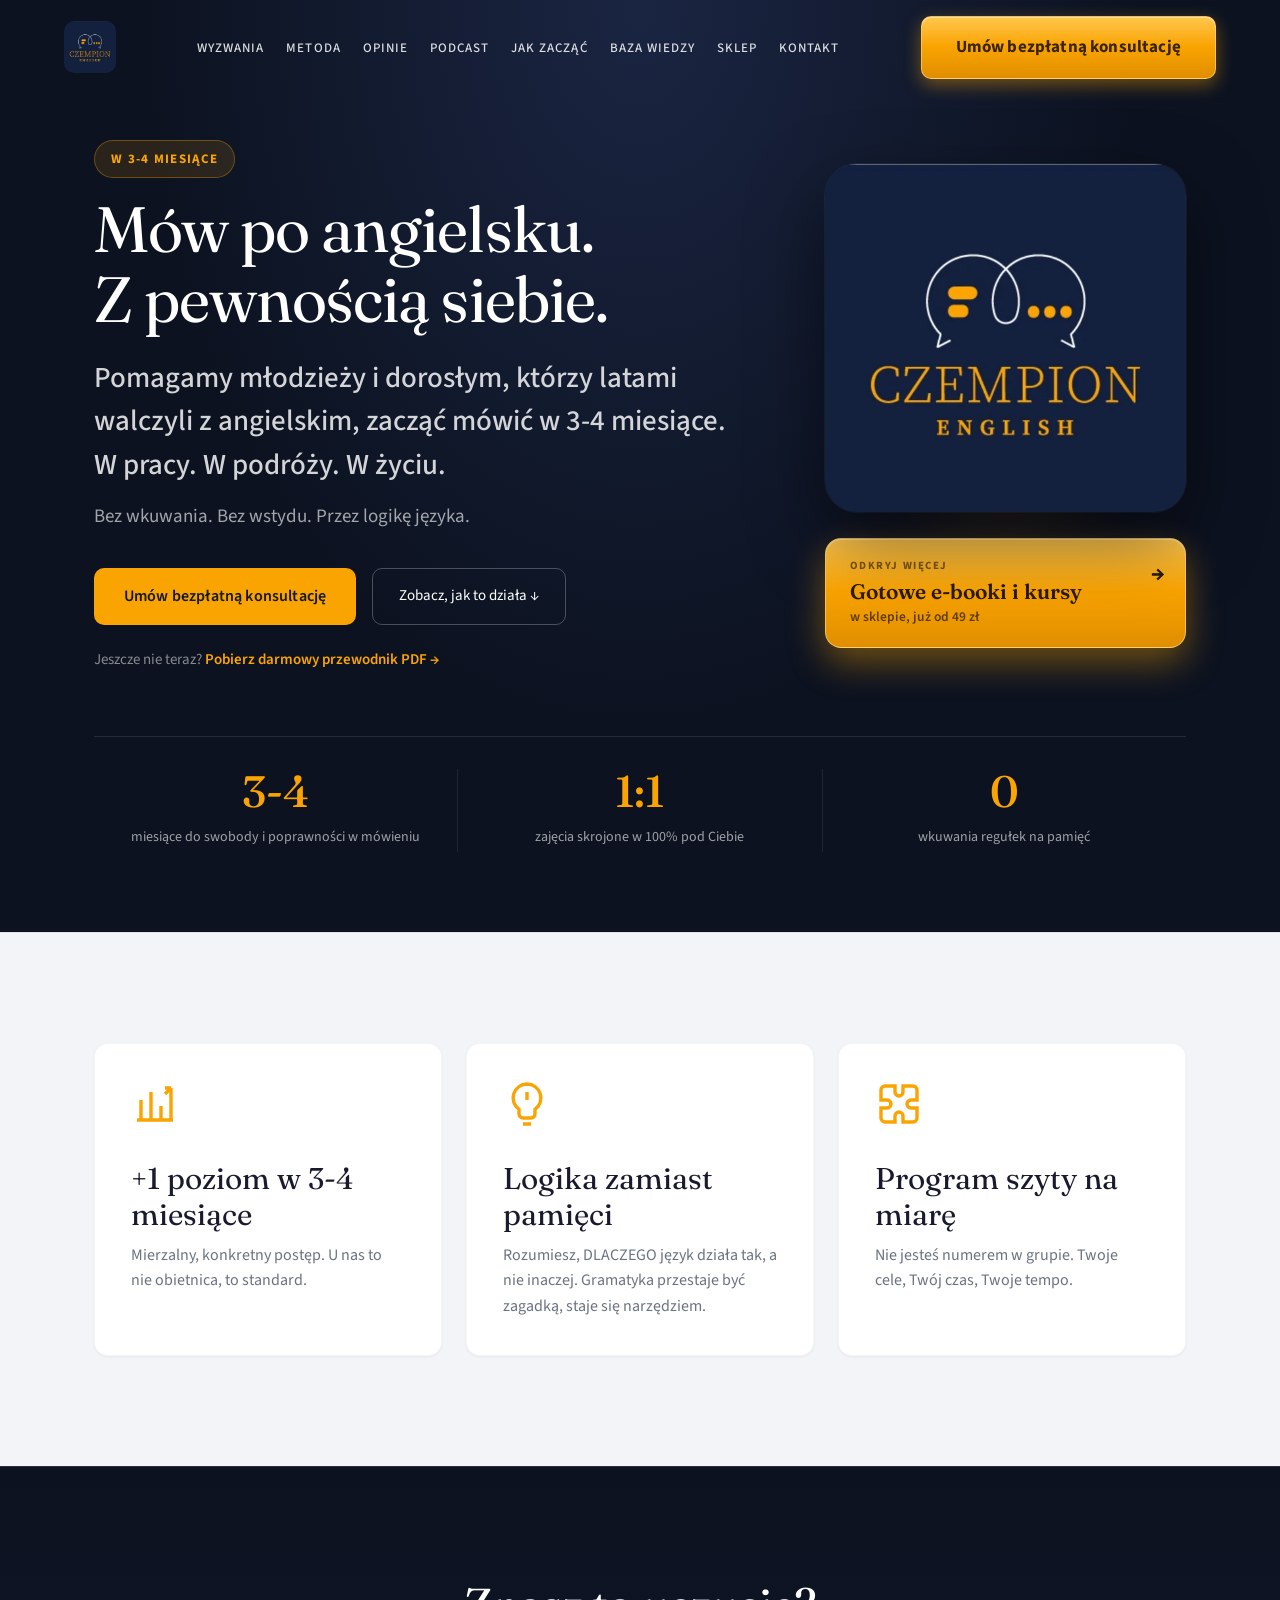
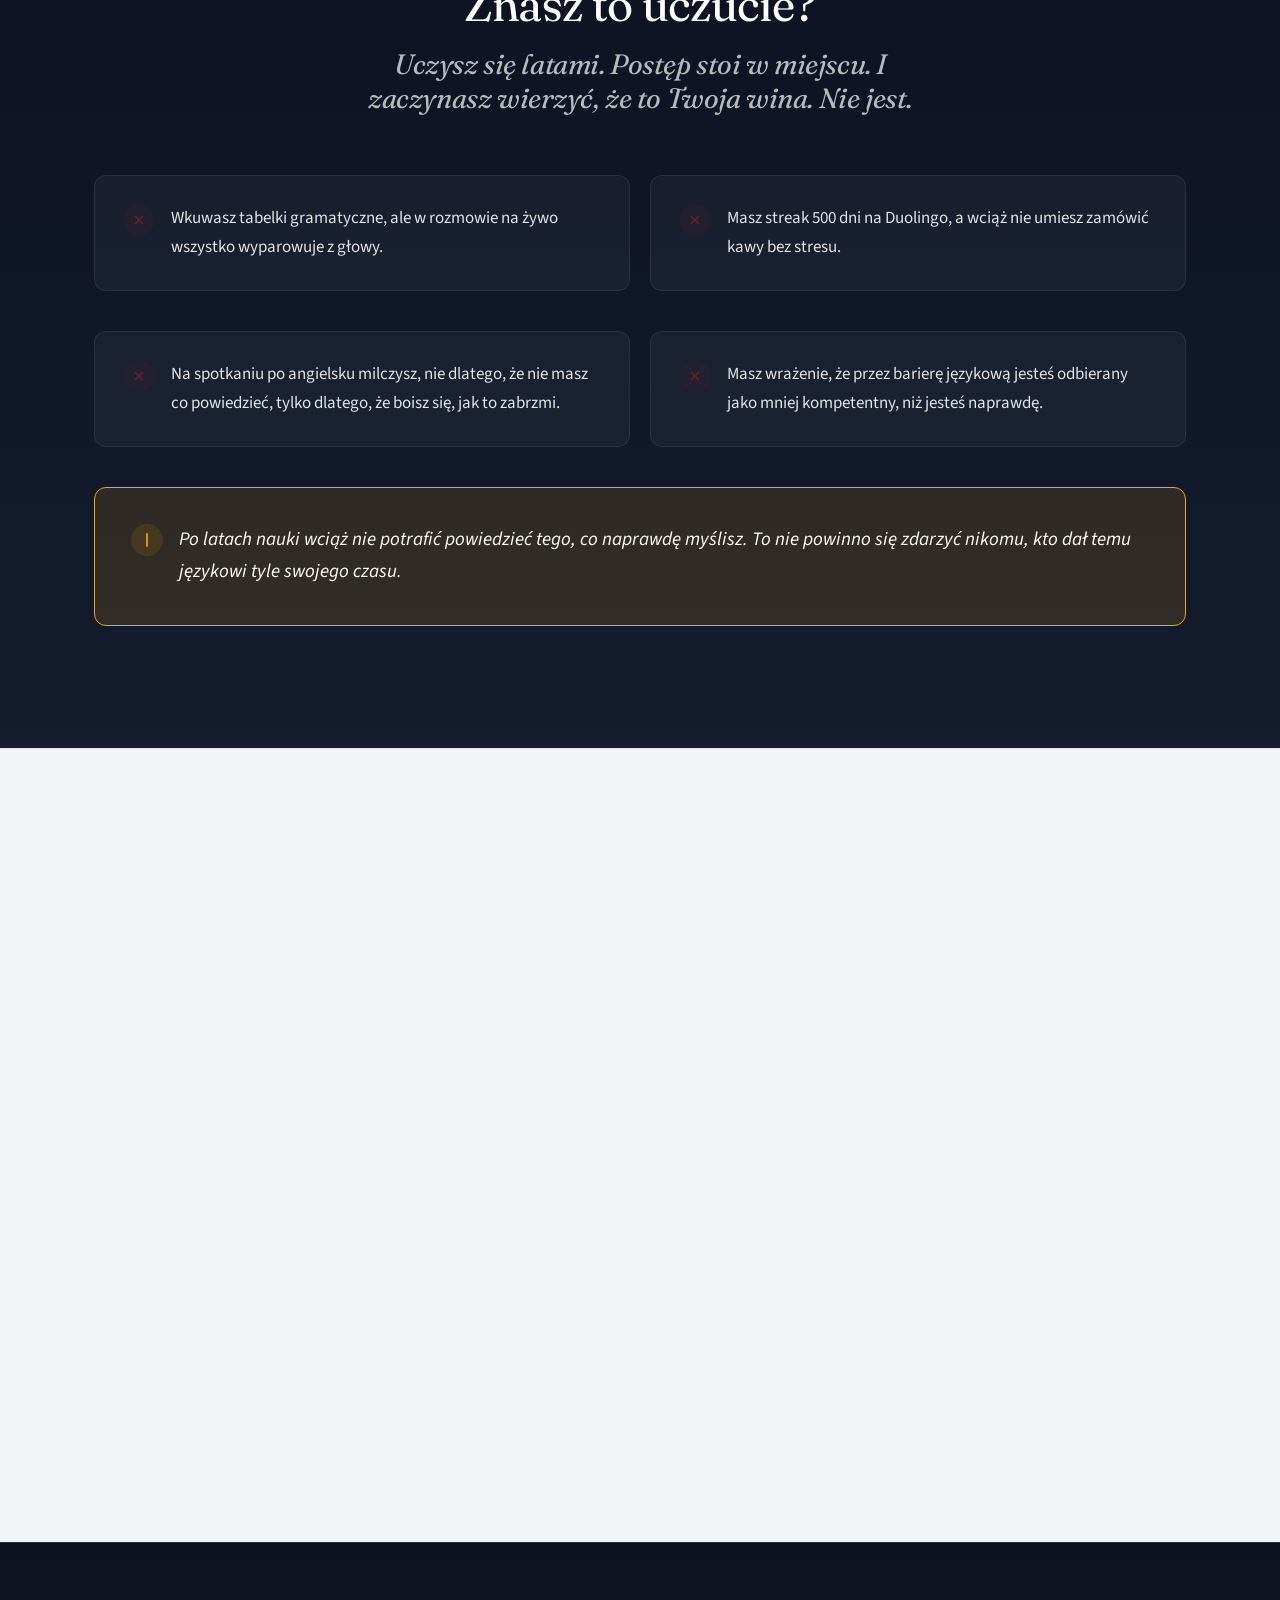
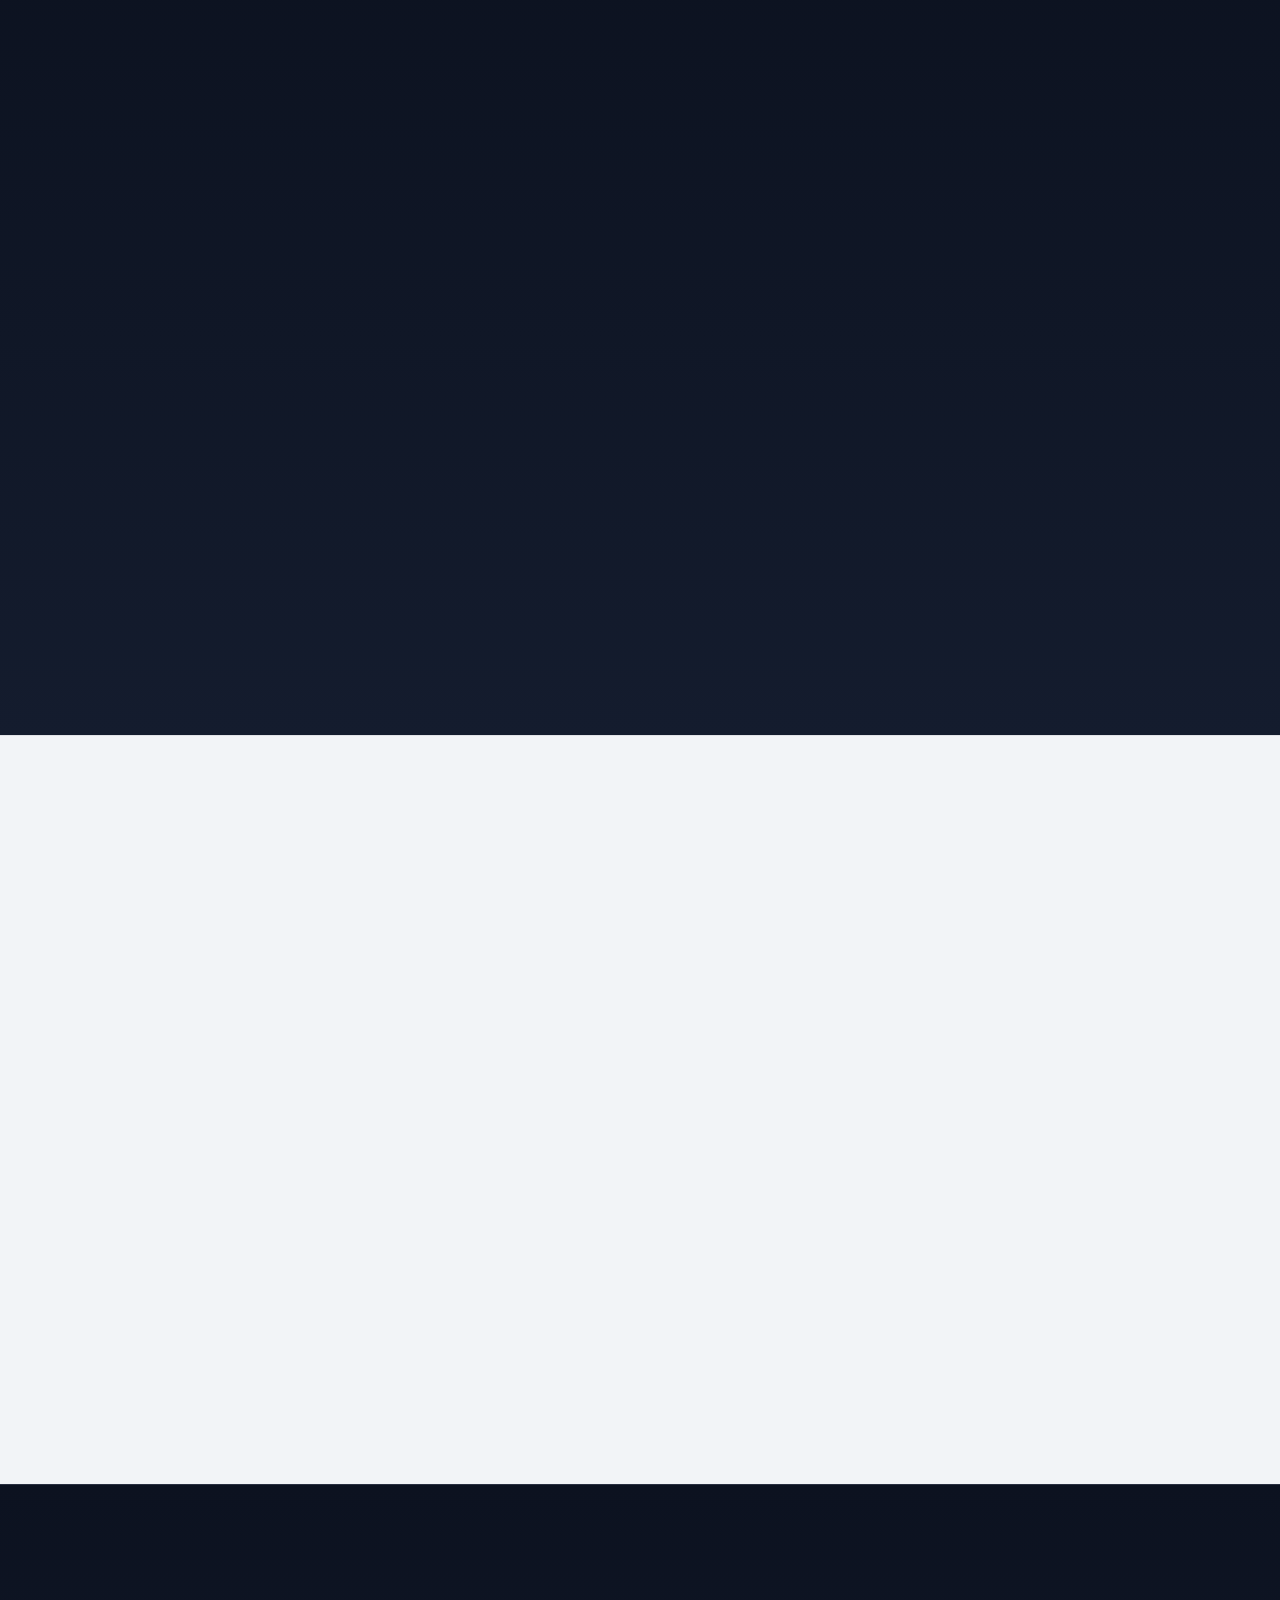
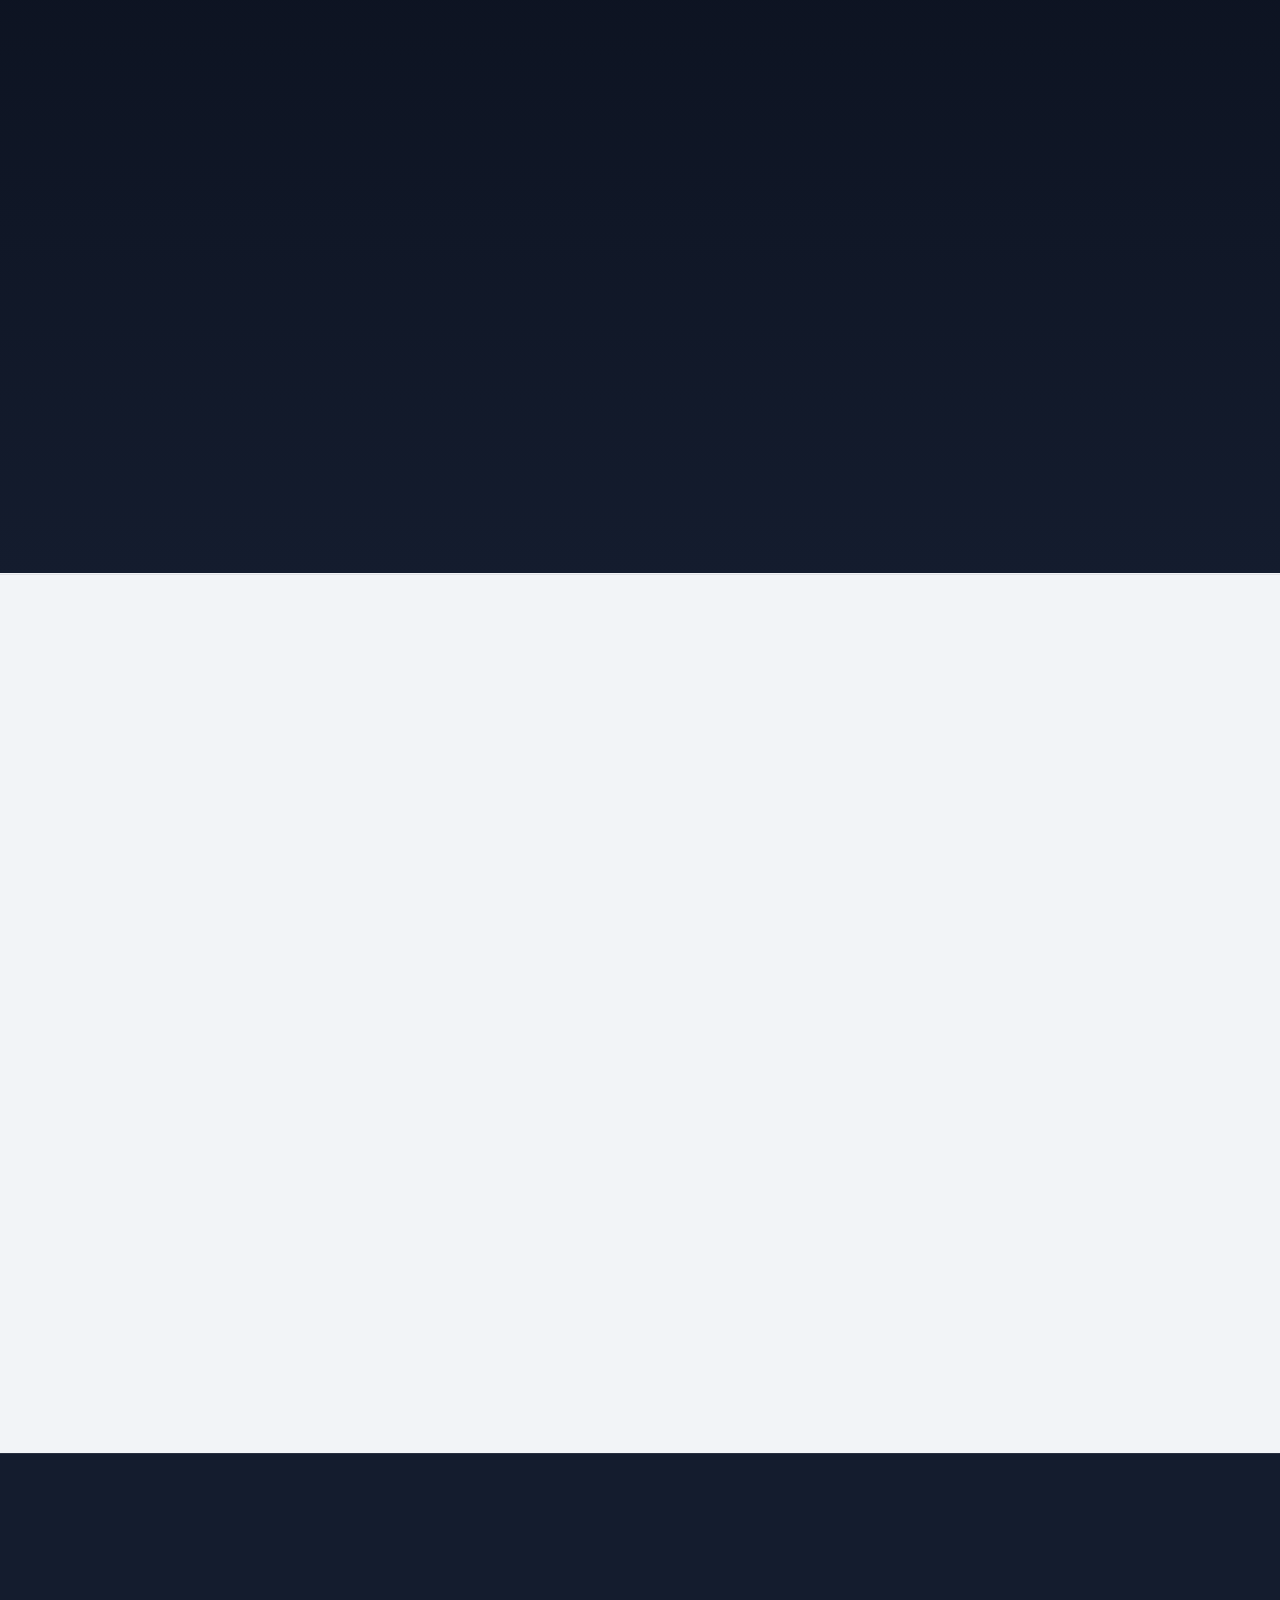
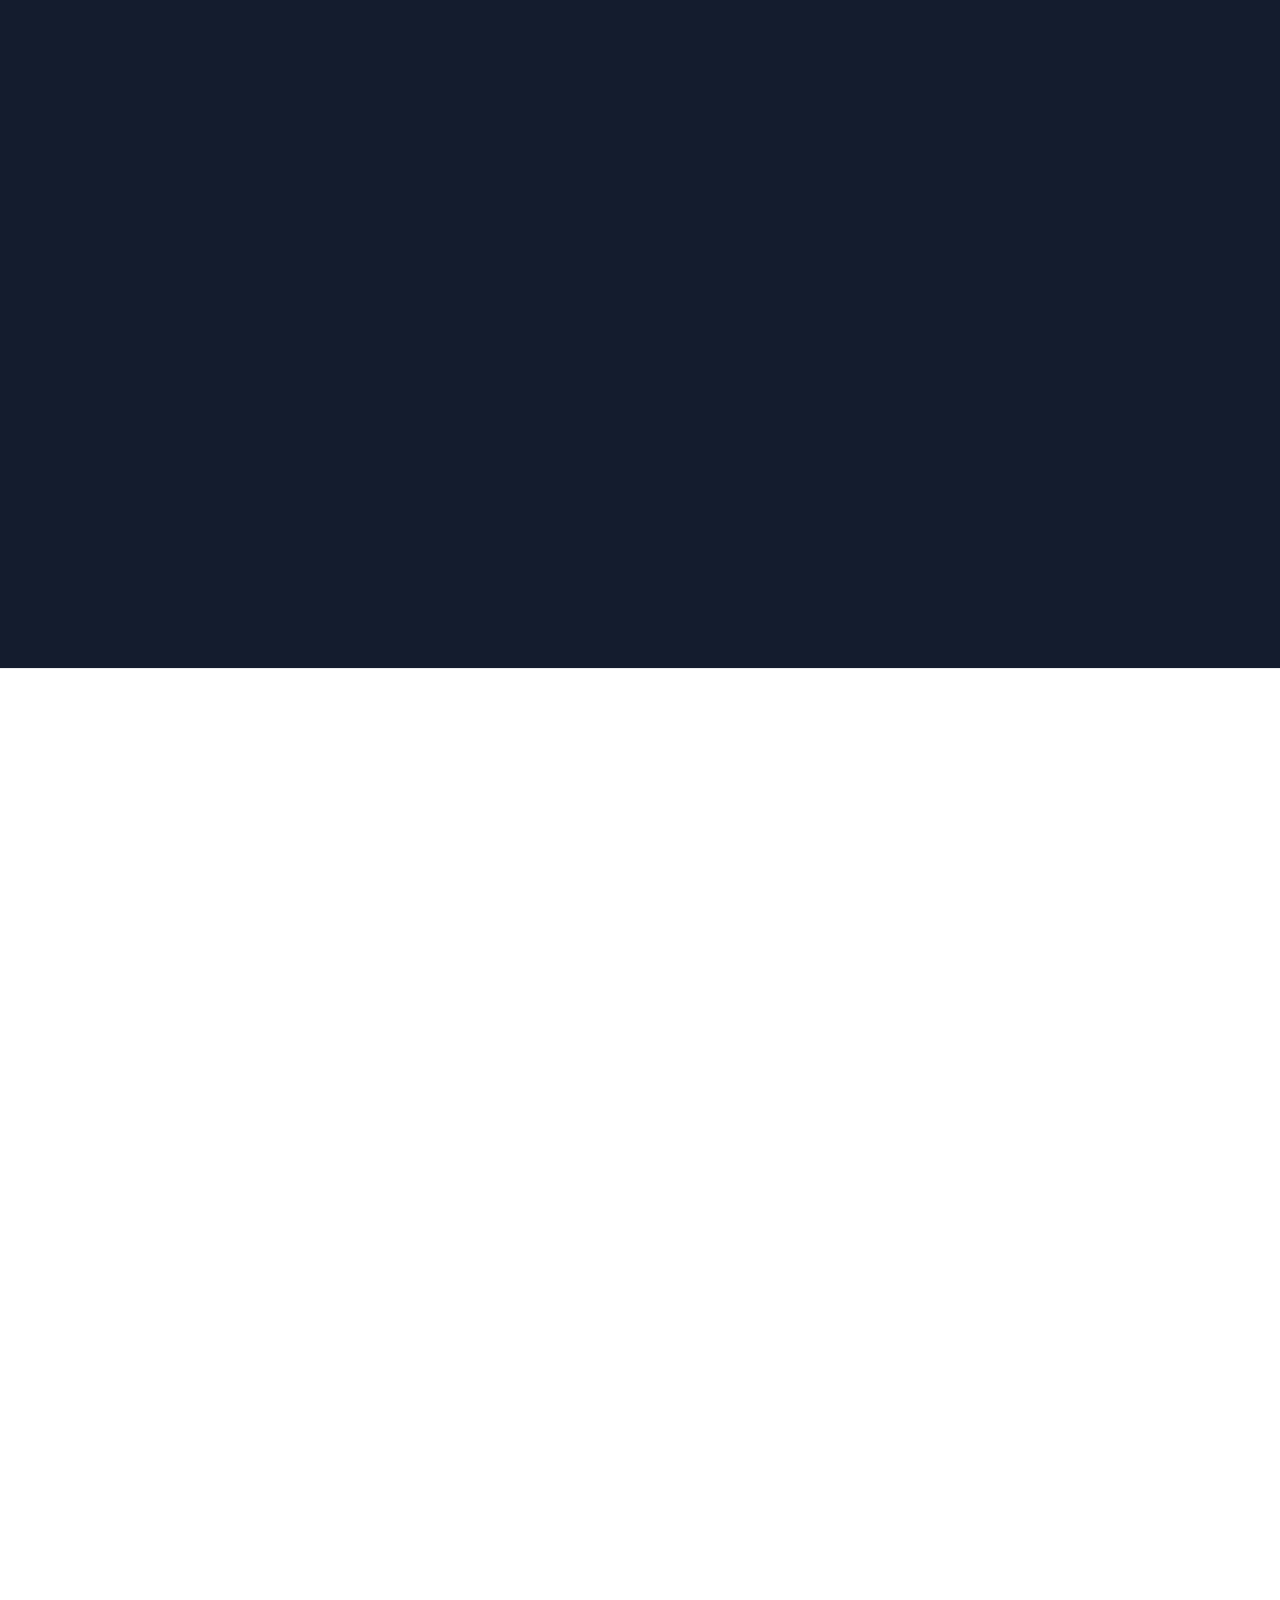
==== commit ae54aa7c: "Justyna feedbak" ====
--- a/index.html
+++ b/index.html
@@ -59,7 +59,7 @@
       </div>
     </div>
     <div class="hero-stats fade-up">
-      <div class="hero-stat"><strong>3-4</strong><span>miesiące do pierwszych swobodnych rozmów</span></div>
+      <div class="hero-stat"><strong>3-4</strong><span>miesiące do swobody i poprawności w mówieniu</span></div>
       <div class="hero-stat"><strong>1:1</strong><span>zajęcia skrojone w 100% pod Ciebie</span></div>
       <div class="hero-stat"><strong>0</strong><span>wkuwania regułek na pamięć</span></div>
     </div>
@@ -126,8 +126,8 @@
       <h3>Tak wygląda życie po trzech miesiącach z dobrą metodą.</h3>
     </div>
     <div class="success-grid">
-      <div class="success-card reveal"><span class="check"><svg viewBox="0 0 24 24" fill="none" stroke="currentColor" stroke-width="2.5"><path d="M4 12l5 5L20 6"/></svg></span><p>Prowadzisz rozmowę kwalifikacyjną po angielsku i wychodzisz z ofertą, której bałeś się nawet aplikować.</p></div>
-      <div class="success-card reveal"><span class="check"><svg viewBox="0 0 24 24" fill="none" stroke="currentColor" stroke-width="2.5"><path d="M4 12l5 5L20 6"/></svg></span><p>Na spotkaniu z zagranicznym klientem mówisz swobodnie, bez kartki, bez potu, bez „sorry, my English is bad".</p></div>
+      <div class="success-card reveal"><span class="check"><svg viewBox="0 0 24 24" fill="none" stroke="currentColor" stroke-width="2.5"><path d="M4 12l5 5L20 6"/></svg></span><p>Prowadzisz rozmowę kwalifikacyjną po angielsku i wychodzisz z ofertą, na którą bałeś się nawet aplikować.</p></div>
+      <div class="success-card reveal"><span class="check"><svg viewBox="0 0 24 24" fill="none" stroke="currentColor" stroke-width="2.5"><path d="M4 12l5 5L20 6"/></svg></span><p>Na spotkaniu z zagranicznym klientem mówisz swobodnie, bez kartki, bez potu, bez „sorry, my English is not so good".</p></div>
       <div class="success-card reveal"><span class="check"><svg viewBox="0 0 24 24" fill="none" stroke="currentColor" stroke-width="2.5"><path d="M4 12l5 5L20 6"/></svg></span><p>Oglądasz serial w oryginale i łapiesz żarty, których w napisach po prostu nie ma.</p></div>
       <div class="success-card reveal"><span class="check"><svg viewBox="0 0 24 24" fill="none" stroke="currentColor" stroke-width="2.5"><path d="M4 12l5 5L20 6"/></svg></span><p>Gramatyka jest Twoim narzędziem, nie więzieniem. Używasz jej intuicyjnie, bo rozumiesz, jak działa.</p></div>
     </div>
@@ -142,7 +142,7 @@
       <div class="guide-col reveal">
         <h4>Empatia</h4>
         <p>Tradycyjna szkoła kazała Ci wkuwać tabelki i powtarzać zdania jak papuga. Potem przyszły apki, które zamieniły ten sam model w grę z punktami. Robisz to latami. Efektu wciąż nie widać.</p>
-        <p style="margin-top:14px">To nie Ty jesteś „niejęzykowy". To metoda jest zepsuta, nie Ty. System, w którym uczono Cię angielskiego, był zaprojektowany pod testy, oceny i streaki. Nie pod to, żebyś potrafił powiedzieć coś drugiemu człowiekowi.</p>
+        <p style="margin-top:14px">To nie Ty jesteś „niejęzykowy". To metoda jest zepsuta. System, w którym uczono Cię angielskiego, był zaprojektowany pod testy, oceny i streaki. Nie pod to, żebyś potrafił powiedzieć coś drugiemu człowiekowi.</p>
       </div>
       <div class="guide-col reveal">
         <h4>Kompetencja</h4>
--- a/styles.css
+++ b/styles.css
@@ -56,12 +56,12 @@
 .burger{display:none;background:0;border:0;cursor:pointer;padding:8px;color:#fff}
 .burger svg{width:28px;height:28px}
 @media(max-width:1200px){
-  .nav-links,.nav-cta{display:none}
-  .burger{display:block}
+  .nav .nav-links,.nav .nav-cta{display:none}
+  .burger{display:block;position:relative;z-index:1001}
   body.nav-menu-open{overflow:hidden}
-  body.nav-menu-open .nav-links{display:flex;position:fixed;inset:0;background:var(--bg-dark);flex-direction:column;justify-content:center;align-items:center;gap:32px;z-index:999}
-  body.nav-menu-open .nav-links a{font-size:22px}
-  body.nav-menu-open .nav-cta{display:inline-block;position:fixed;bottom:40px;left:24px;right:24px;text-align:center;z-index:1000}
+  body.nav-menu-open .nav-links{display:flex;position:fixed;inset:0;background:var(--bg-dark);flex-direction:column;justify-content:center;align-items:center;gap:30px;z-index:1000;padding:96px 24px 120px}
+  body.nav-menu-open .nav-links a{font-size:21px}
+  body.nav-menu-open .nav-cta{display:inline-block;position:fixed;bottom:max(28px,env(safe-area-inset-bottom));left:24px;right:24px;text-align:center;z-index:1001;padding:15px 28px;font-size:16px}
 }
 
 /* ---------- Przyciski (płaskie, minimalistyczne) ---------- */
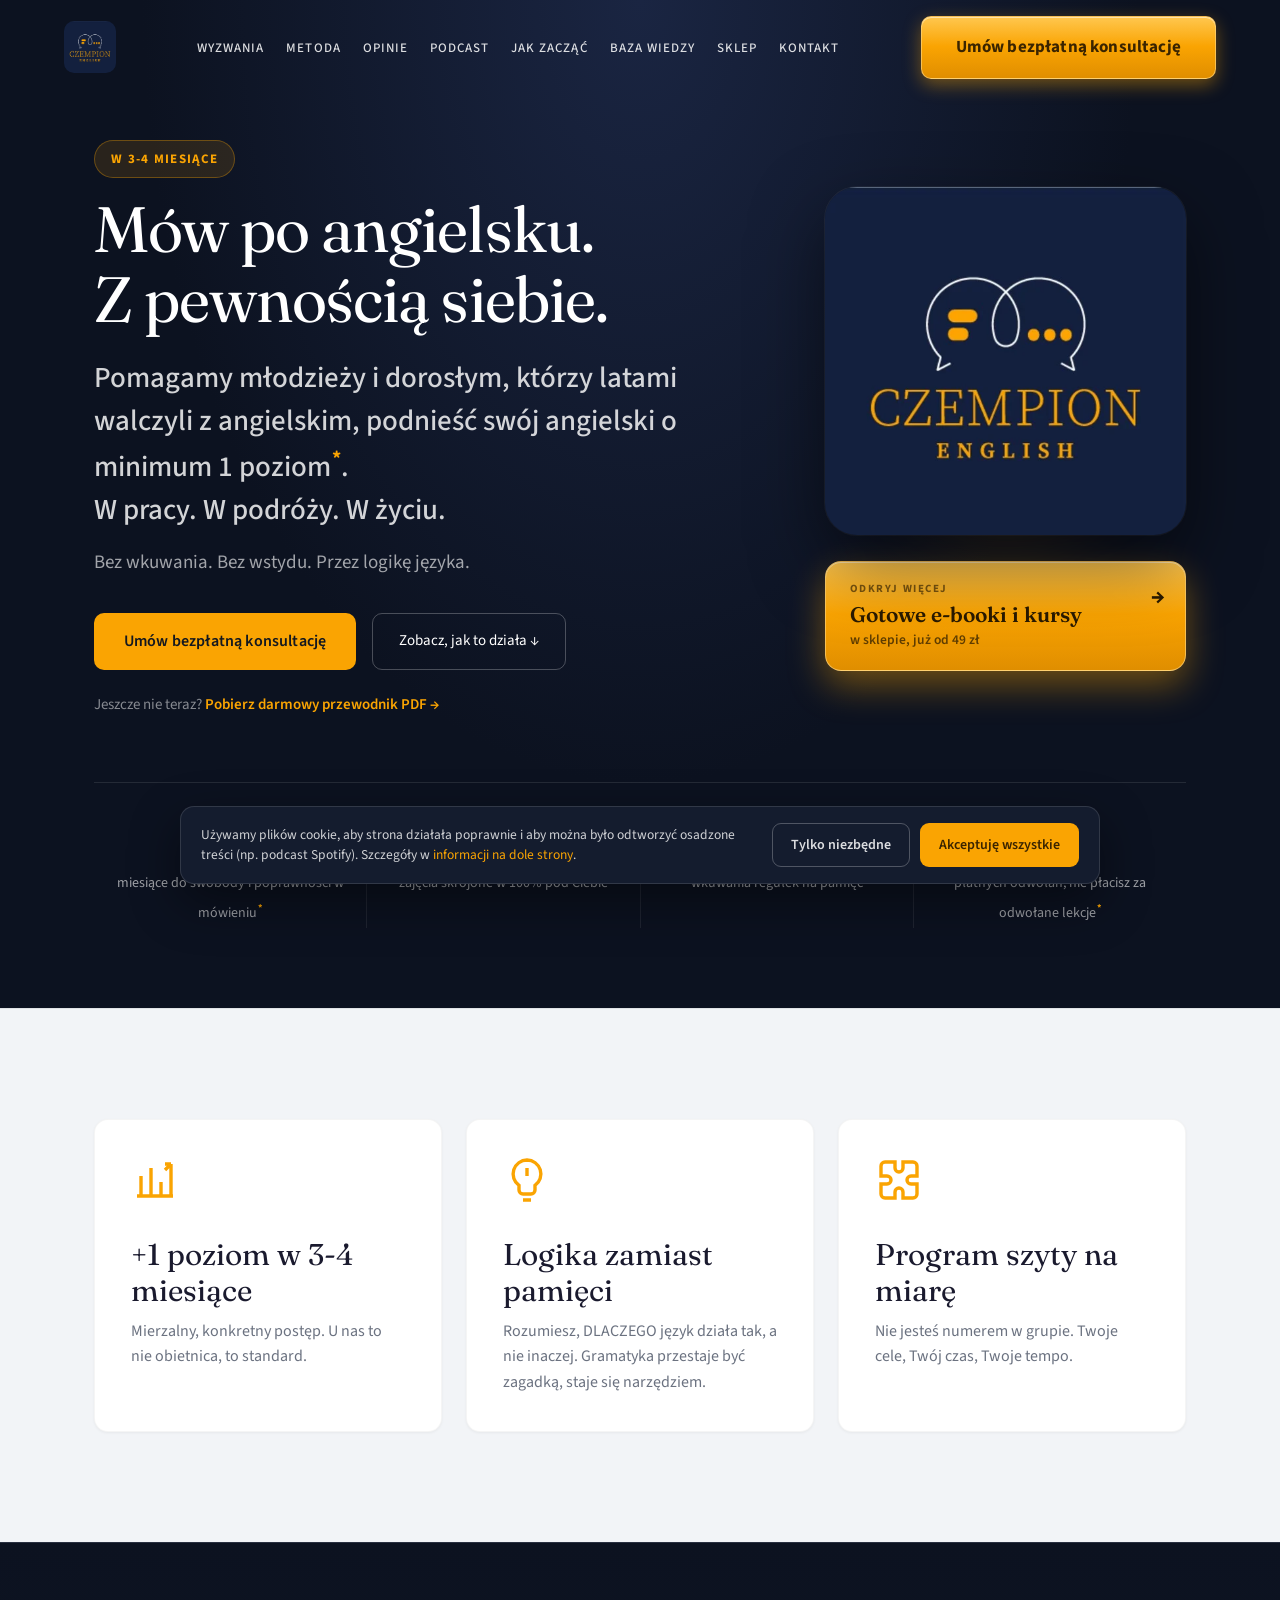
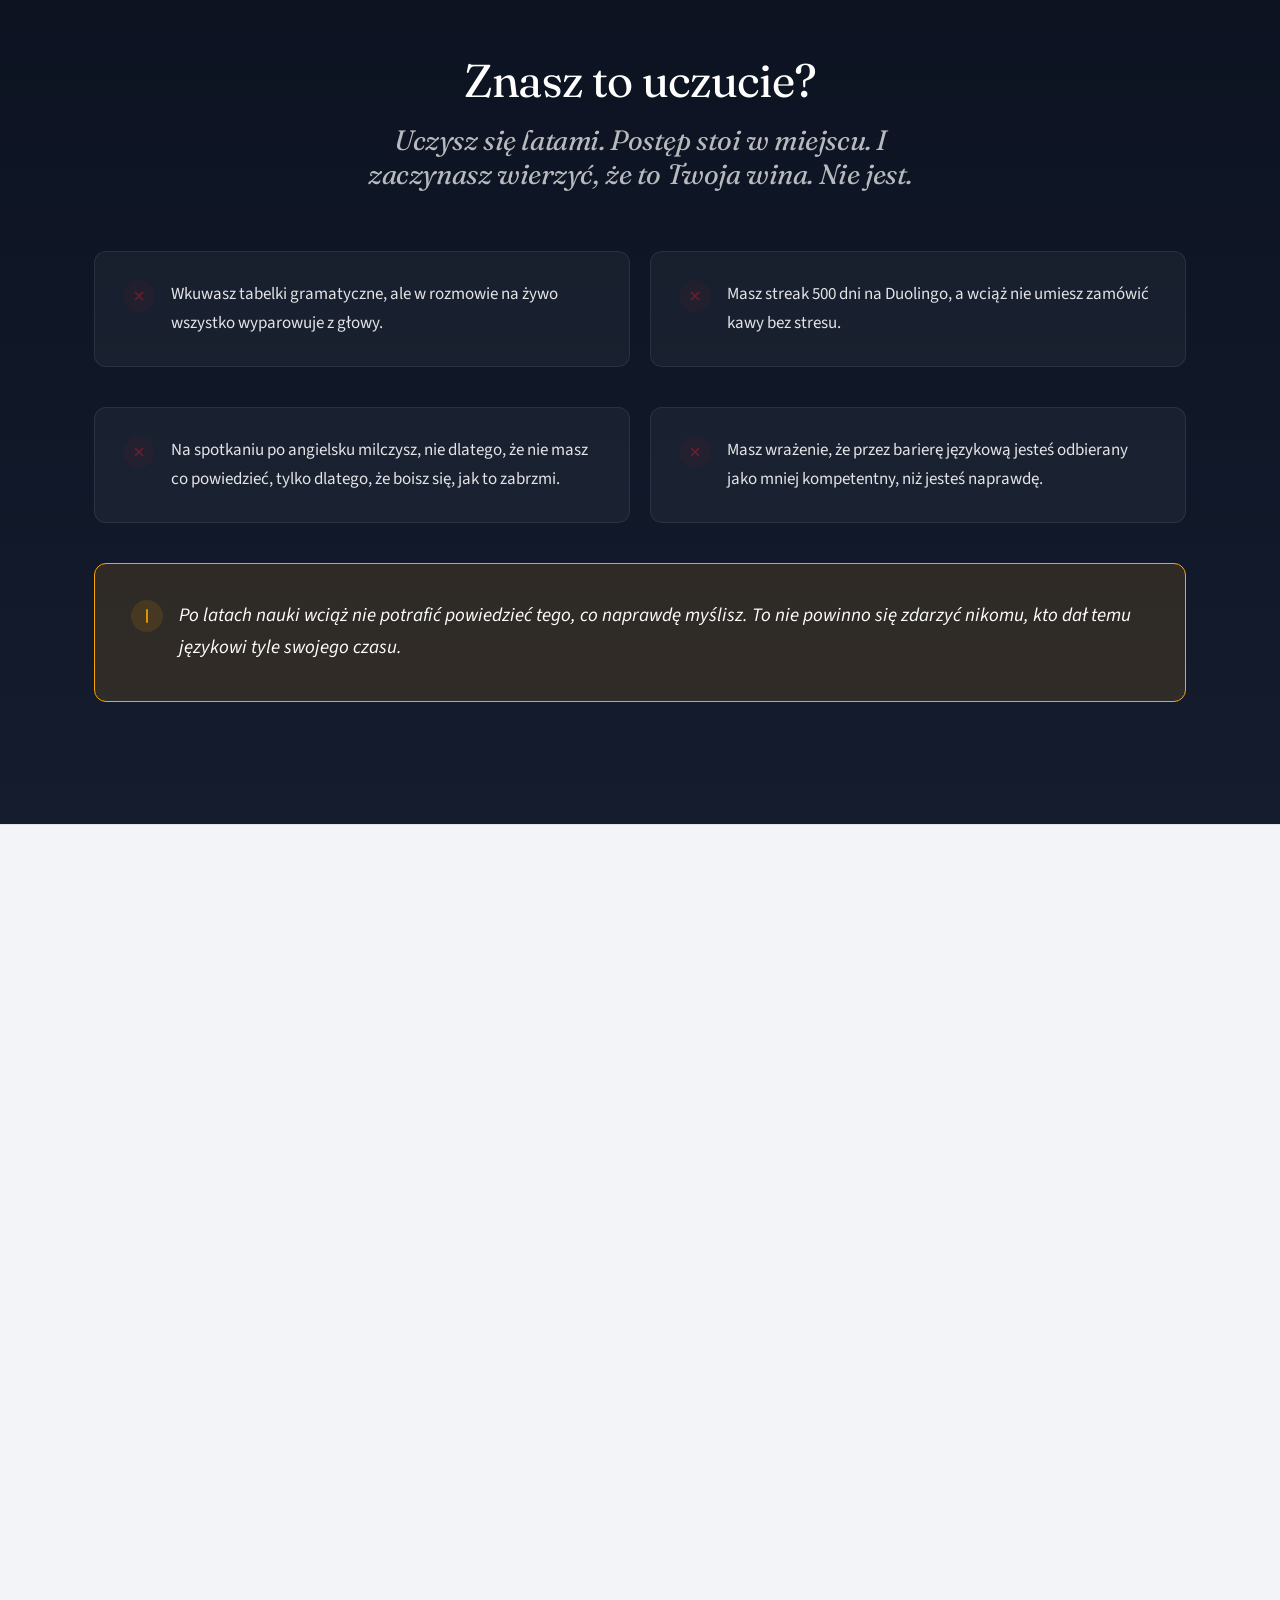
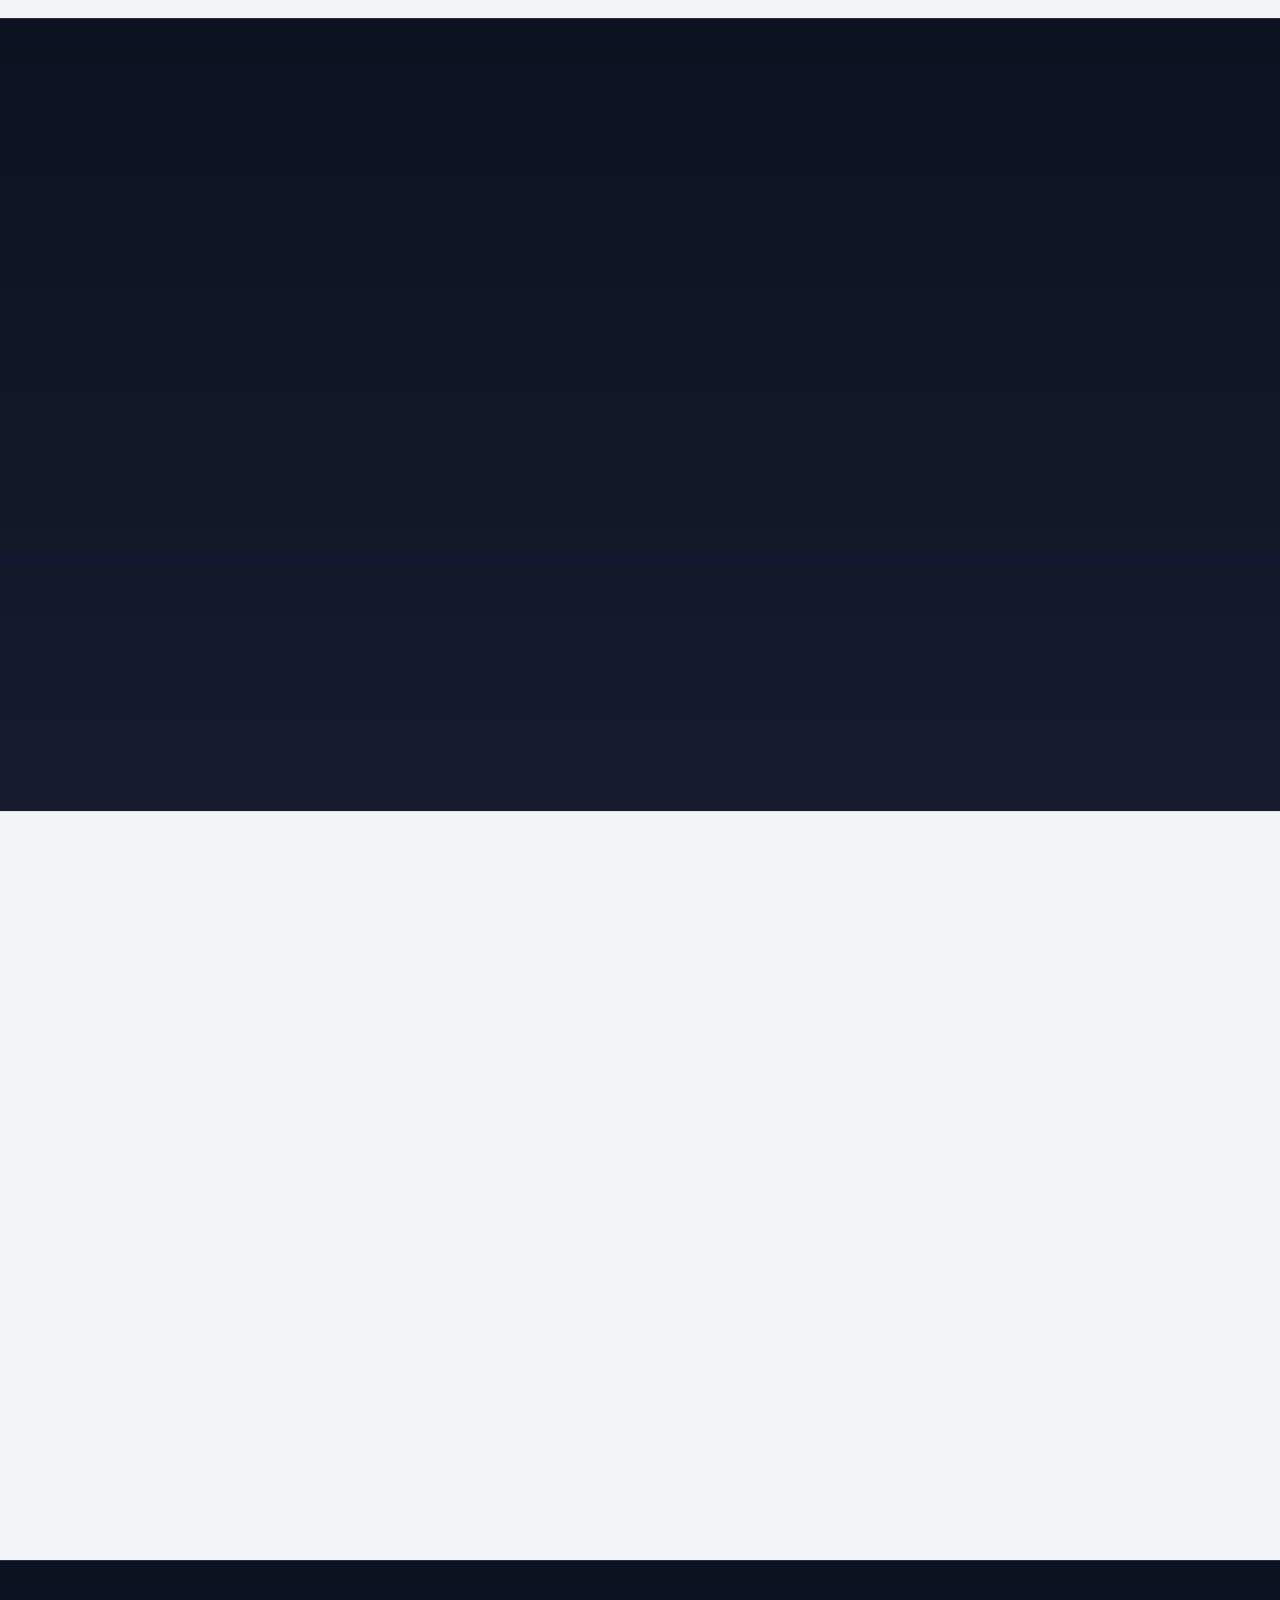
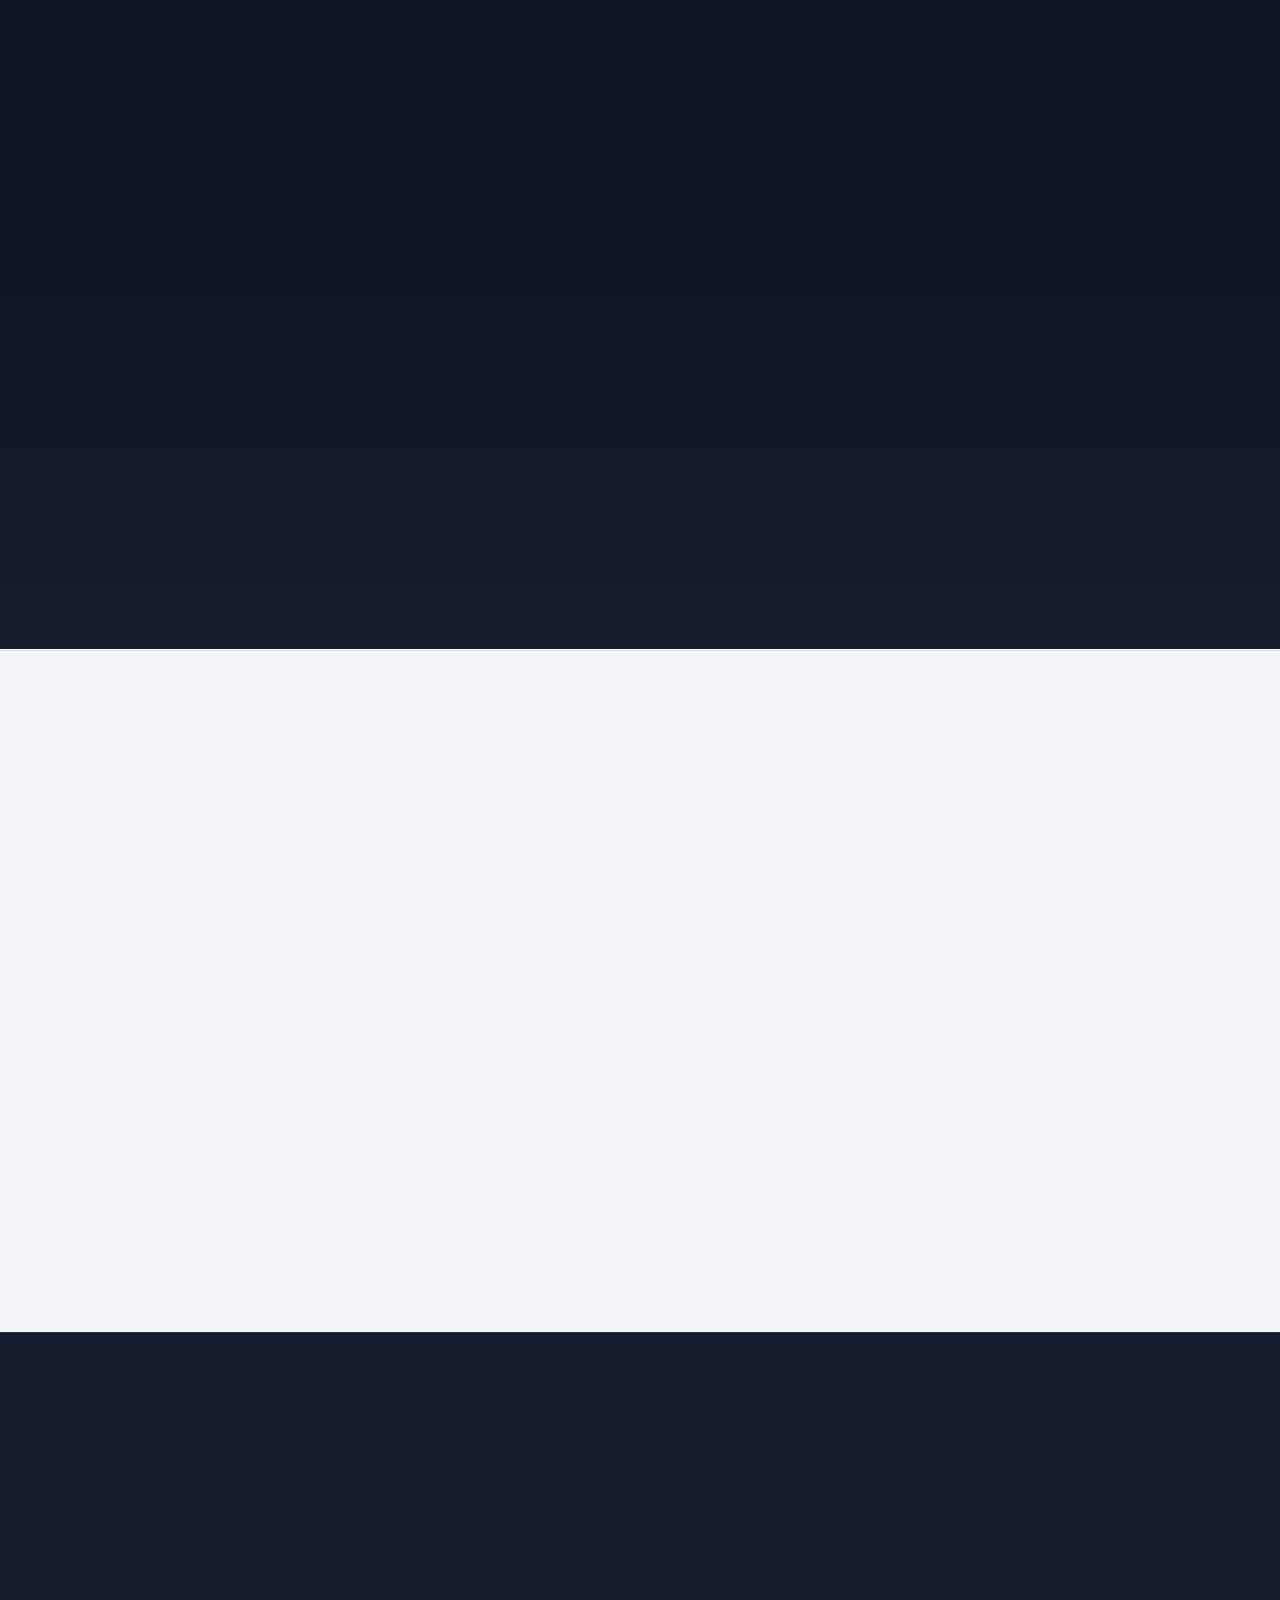
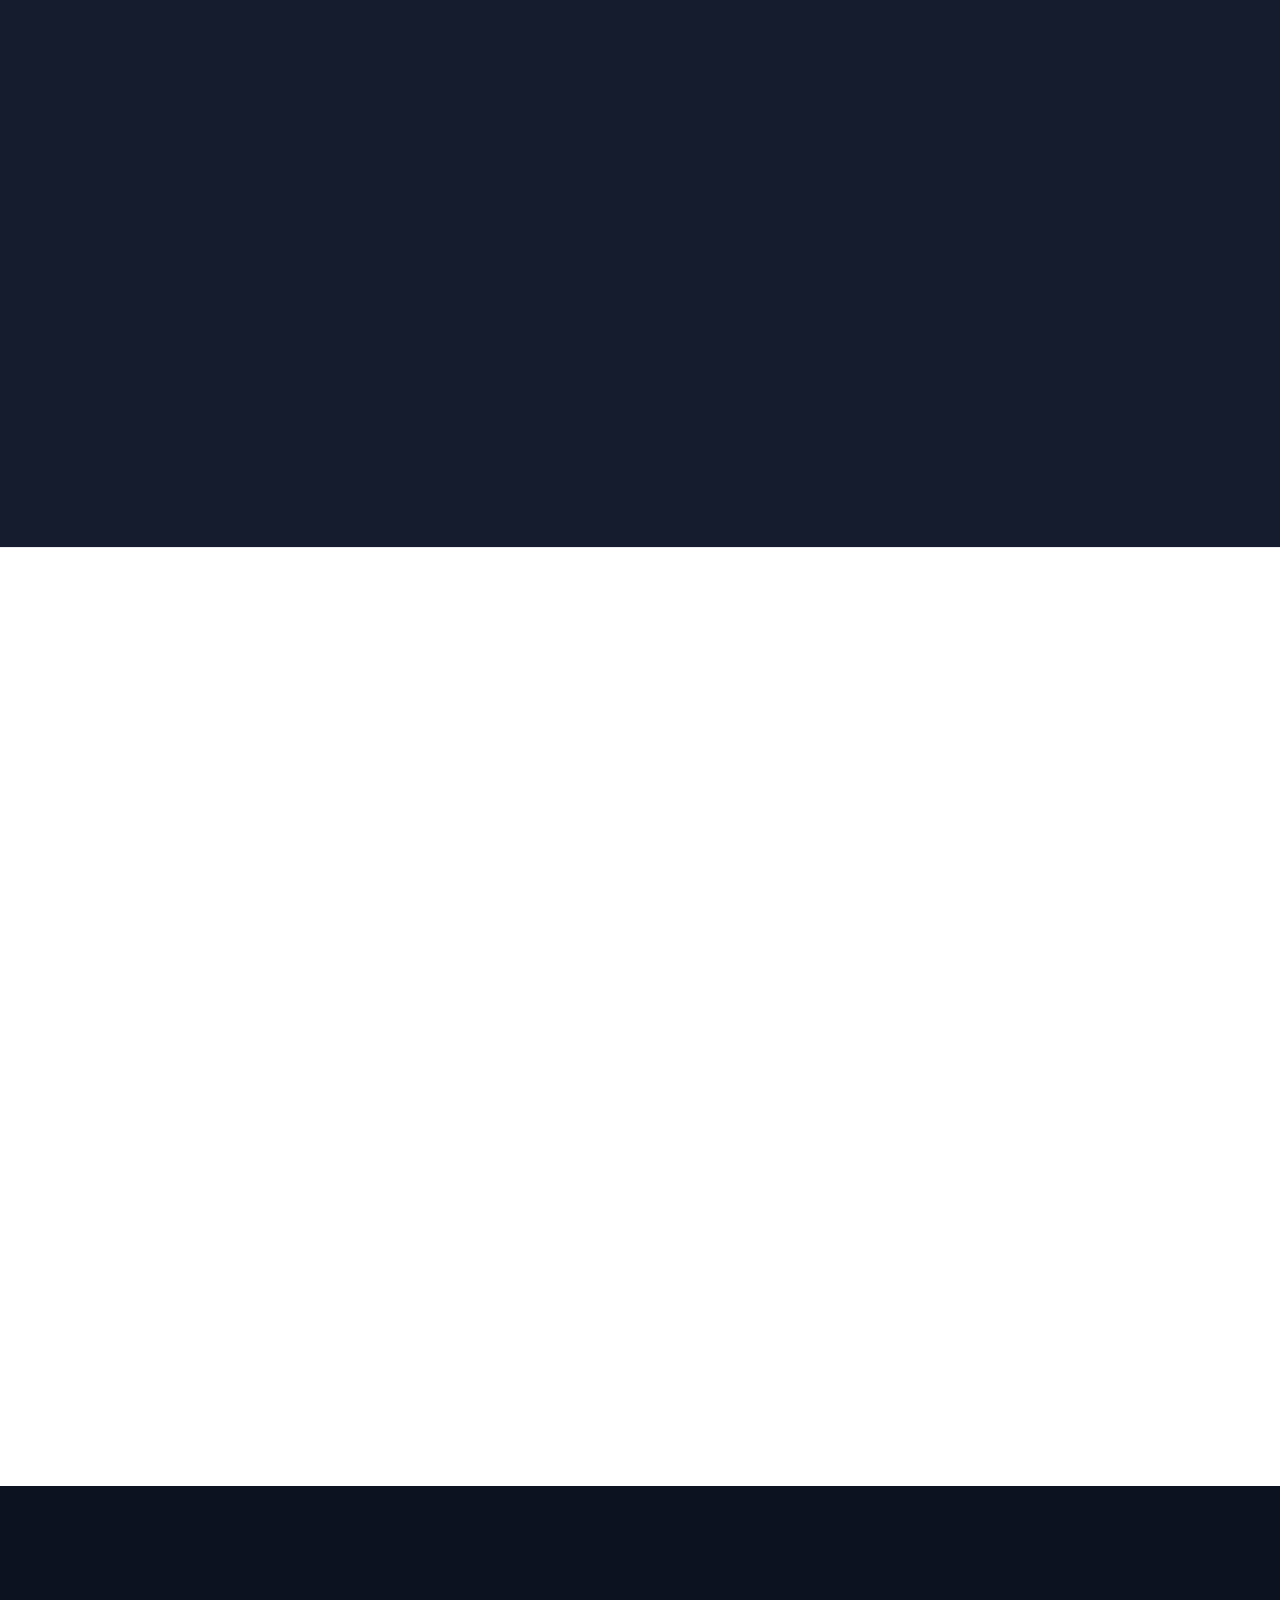
==== commit c0353367: "justyna feedbak leagal" ====
--- a/index.html
+++ b/index.html
@@ -40,7 +40,7 @@
       <div class="hero-copy">
         <span class="pill fade-up">W 3-4 miesiące</span>
         <h1 class="fade-up"><span class="nb">Mów po angielsku.</span><br><span class="nb">Z pewnością siebie.</span></h1>
-        <p class="oneliner fade-up">Pomagamy młodzieży i dorosłym, którzy latami walczyli z angielskim, zacząć mówić w 3-4 miesiące.<br><span class="nb">W pracy. W podróży. W życiu.</span></p>
+        <p class="oneliner fade-up">Pomagamy młodzieży i dorosłym, którzy latami walczyli z angielskim, podnieść swój angielski o minimum 1 poziom<a href="#disclaimer" class="claim-star">*</a>.<br><span class="nb">W pracy. W podróży. W życiu.</span></p>
         <p class="sub fade-up">Bez wkuwania. Bez wstydu. Przez logikę języka.</p>
         <div class="hero-ctas fade-up">
           <a href="#kontakt" class="cta-primary">Umów bezpłatną konsultację</a>
@@ -59,9 +59,10 @@
       </div>
     </div>
     <div class="hero-stats fade-up">
-      <div class="hero-stat"><strong>3-4</strong><span>miesiące do swobody i poprawności w mówieniu</span></div>
+      <div class="hero-stat"><strong>3-4</strong><span>miesiące do swobody i poprawności w mówieniu<a href="#disclaimer" class="claim-star">*</a></span></div>
       <div class="hero-stat"><strong>1:1</strong><span>zajęcia skrojone w 100% pod Ciebie</span></div>
       <div class="hero-stat"><strong>0</strong><span>wkuwania regułek na pamięć</span></div>
+      <div class="hero-stat"><strong>0</strong><span>płatnych odwołań, nie płacisz za odwołane lekcje<a href="#disclaimer" class="claim-star">*</a></span></div>
     </div>
   </div>
 </header>
@@ -189,7 +190,11 @@
       <h3>Czempion English: nic na pamięć, wszystko na rozum</h3>
     </div>
     <div class="spotify-card reveal">
-      <iframe src="https://open.spotify.com/embed/episode/2Nm1fC2tRG270K0Gdw5Csy?utm_source=generator&theme=0" width="100%" height="352" frameBorder="0" allowfullscreen allow="autoplay; clipboard-write; encrypted-media; fullscreen; picture-in-picture" loading="lazy"></iframe>
+      <iframe class="consent-embed" data-src="https://open.spotify.com/embed/episode/2Nm1fC2tRG270K0Gdw5Csy?utm_source=generator&theme=0" width="100%" height="352" frameBorder="0" allowfullscreen allow="autoplay; clipboard-write; encrypted-media; fullscreen; picture-in-picture" loading="lazy"></iframe>
+      <div class="embed-placeholder" data-embed-placeholder>
+        <p>Odtwarzacz Spotify korzysta z plików cookie. Włącz je, aby posłuchać tutaj.</p>
+        <button type="button" class="cta-ghost" onclick="acceptCookies(true)">Włącz i odtwórz</button>
+      </div>
       <a href="https://open.spotify.com/episode/2Nm1fC2tRG270K0Gdw5Csy" target="_blank" rel="noopener" class="spotify-link">Słuchaj na Spotify →</a>
     </div>
   </div>
@@ -268,6 +273,7 @@
         <li><a href="#">Regulamin</a></li>
       </ul></div>
     </div>
+    <p class="legal-note" id="disclaimer">* Podane efekty (np. „3-4 miesiące”, „minimum 1 poziom”) mają charakter orientacyjny i zależą od poziomu początkowego, regularności oraz zaangażowania ucznia. „0 płatnych odwołań” oznacza, że nie płacisz za zajęcia odwołane z odpowiednim wyprzedzeniem; szczegółowe warunki, w tym termin odwołania, określa regulamin.</p>
     <div class="copy">© 2026 Czempion English. Wszelkie prawa zastrzeżone.<a class="foot-admin" href="admin.html"><svg viewBox="0 0 24 24" fill="none" stroke="currentColor" stroke-width="2"><rect x="4" y="10" width="16" height="11" rx="2"/><path d="M8 10V7a4 4 0 018 0v3"/></svg> Panel administracyjny</a></div>
   </div>
 </footer>
--- a/styles.css
+++ b/styles.css
@@ -416,7 +416,7 @@
 .hero-rotator.rot-swap .rot-main,.hero-rotator.rot-swap .rot-sub{opacity:0;transform:translateY(-8px)}
 
 .hero-stats{display:flex;margin-top:64px;border-top:1px solid rgba(255,255,255,.1);padding-top:32px;position:relative;z-index:2}
-.hero-stat{flex:1;text-align:center;padding:0 22px;border-left:1px solid rgba(255,255,255,.08)}
+.hero-stat{flex:1;text-align:center;padding:0 14px;border-left:1px solid rgba(255,255,255,.08)}
 .hero-stat:first-child{border-left:0}
 .hero-stat strong{display:block;font-family:'Fraunces',serif;font-size:clamp(30px,3.6vw,44px);color:var(--accent);line-height:1;font-weight:500;margin-bottom:8px}
 .hero-stat span{font-size:14px;color:rgba(255,255,255,.6);line-height:1.4}
@@ -472,3 +472,27 @@
 .checkout-note{font-size:13.5px;line-height:1.5;color:var(--text-dark);background:var(--accent-soft);border:1px solid var(--accent-border);border-radius:10px;max-height:0;overflow:hidden;opacity:0;padding:0 14px;transition:max-height .3s ease,opacity .3s ease,padding .3s ease,margin .3s ease}
 .checkout-note.show{max-height:260px;opacity:1;padding:13px 14px;margin-top:16px}
 @media(max-width:480px){.checkout-product{flex-direction:column}.checkout-media{width:100%;height:120px;flex-basis:auto}}
+
+/* Gwiazdki przy obietnicach + przypis prawny */
+.claim-star{color:var(--accent);text-decoration:none;font-weight:700;vertical-align:super;font-size:.7em;padding-left:1px}
+.claim-star:hover{text-decoration:underline}
+.legal-note{max-width:760px;margin:0 auto 18px;font-size:12.5px;line-height:1.6;color:rgba(255,255,255,.5);text-align:center}
+
+/* Osadzony Spotify dopiero po zgodzie na cookies */
+.consent-embed:not([src]){display:none}
+.embed-placeholder{display:flex;flex-direction:column;align-items:center;gap:14px;text-align:center;padding:36px 24px;border:1px dashed rgba(255,255,255,.18);border-radius:14px;background:rgba(255,255,255,.03)}
+.embed-placeholder p{margin:0;color:rgba(255,255,255,.7);font-size:15px;max-width:380px}
+
+/* Baner cookies */
+.cookie-bar{position:fixed;left:16px;right:16px;bottom:16px;z-index:1200;display:flex;align-items:center;gap:18px;flex-wrap:wrap;justify-content:space-between;max-width:920px;margin:0 auto;background:var(--bg-dark-alt);border:1px solid rgba(255,255,255,.12);border-radius:14px;padding:16px 20px;box-shadow:0 18px 50px rgba(0,0,0,.45)}
+.cookie-text{margin:0;flex:1 1 320px;font-size:13.5px;line-height:1.5;color:rgba(255,255,255,.8)}
+.cookie-text a{color:var(--accent);text-decoration:none}
+.cookie-text a:hover{text-decoration:underline}
+.cookie-actions{display:flex;gap:10px;flex-wrap:wrap}
+.cookie-btn{font-family:inherit;font-size:14px;font-weight:600;border-radius:9px;padding:11px 18px;cursor:pointer;border:1px solid transparent;transition:transform .15s,background .2s,border-color .2s}
+.cookie-btn:hover{transform:translateY(-1px)}
+.cookie-essential{background:transparent;border-color:rgba(255,255,255,.25);color:rgba(255,255,255,.85)}
+.cookie-essential:hover{border-color:rgba(255,255,255,.5)}
+.cookie-accept{background:var(--accent);color:#3a2400}
+.cookie-accept:hover{background:var(--accent-hover)}
+@media(max-width:560px){.cookie-bar{flex-direction:column;align-items:stretch}.cookie-actions{justify-content:stretch}.cookie-btn{flex:1}}
